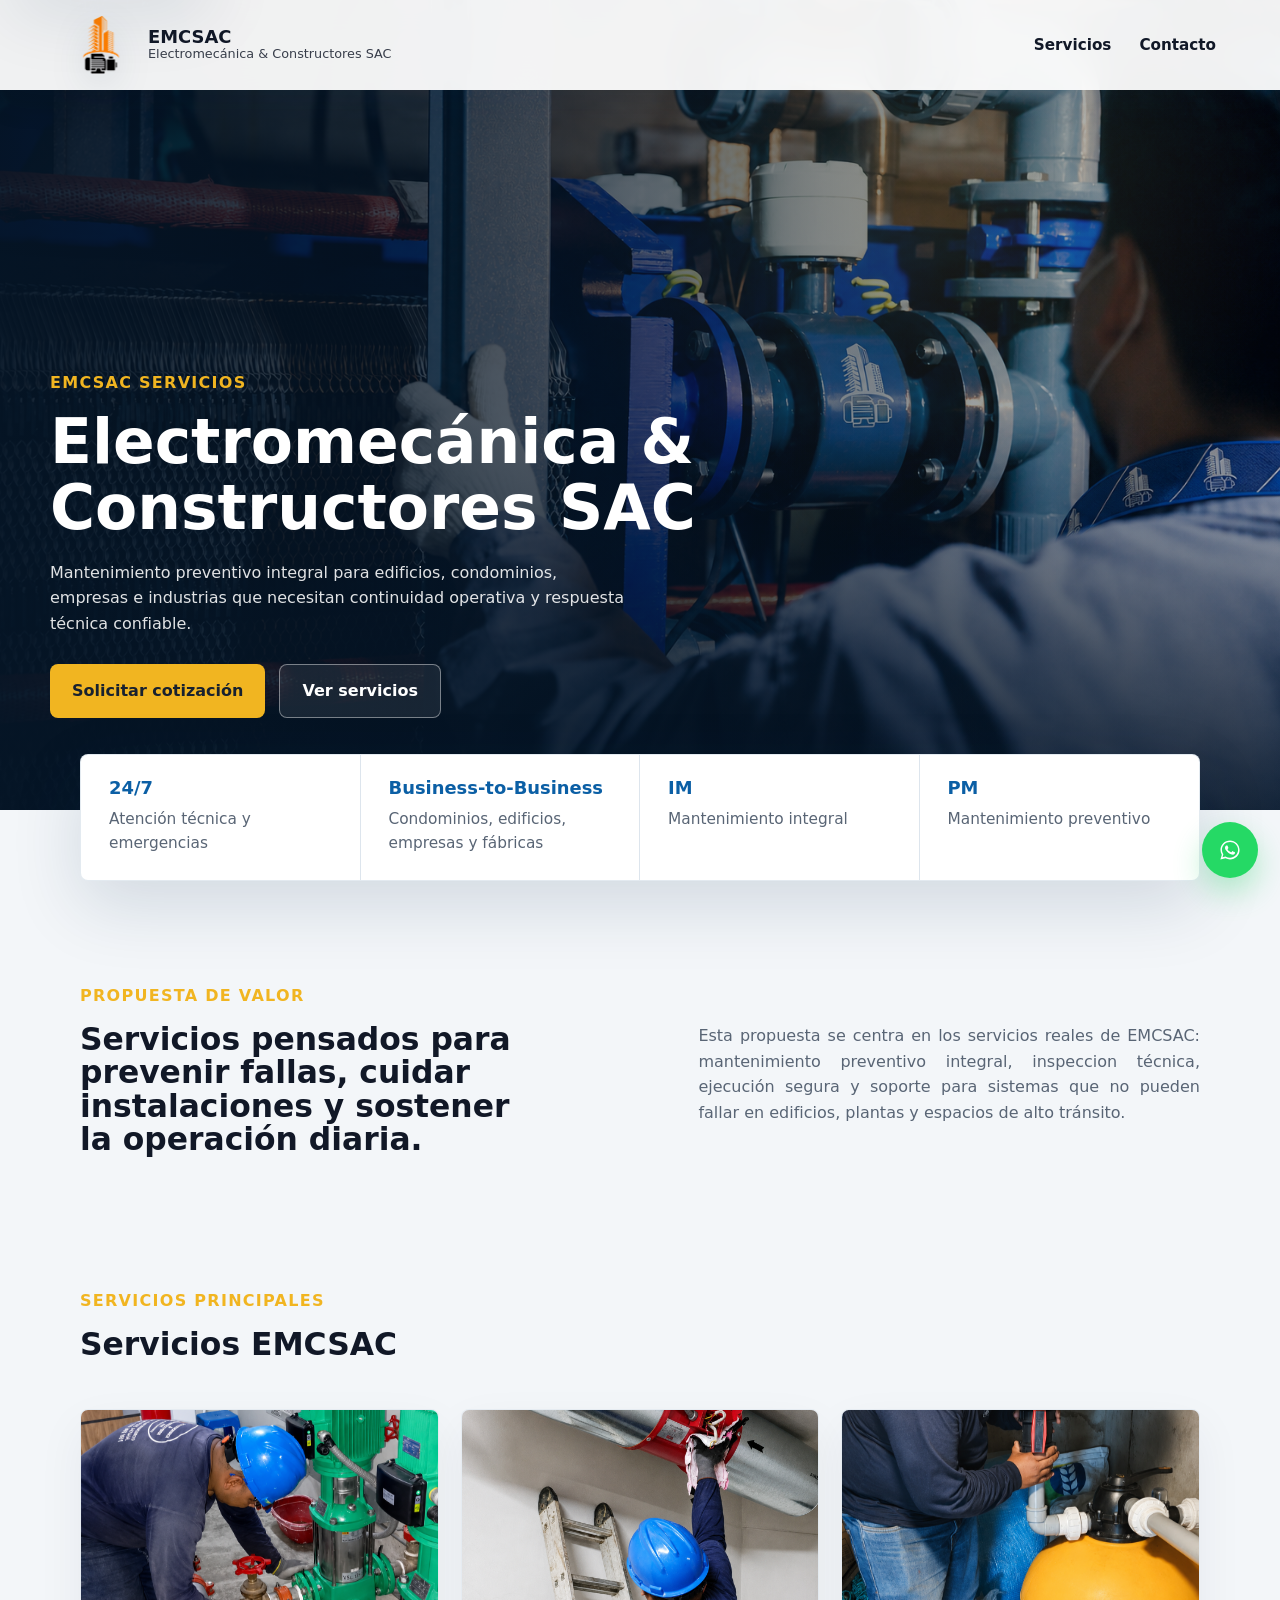
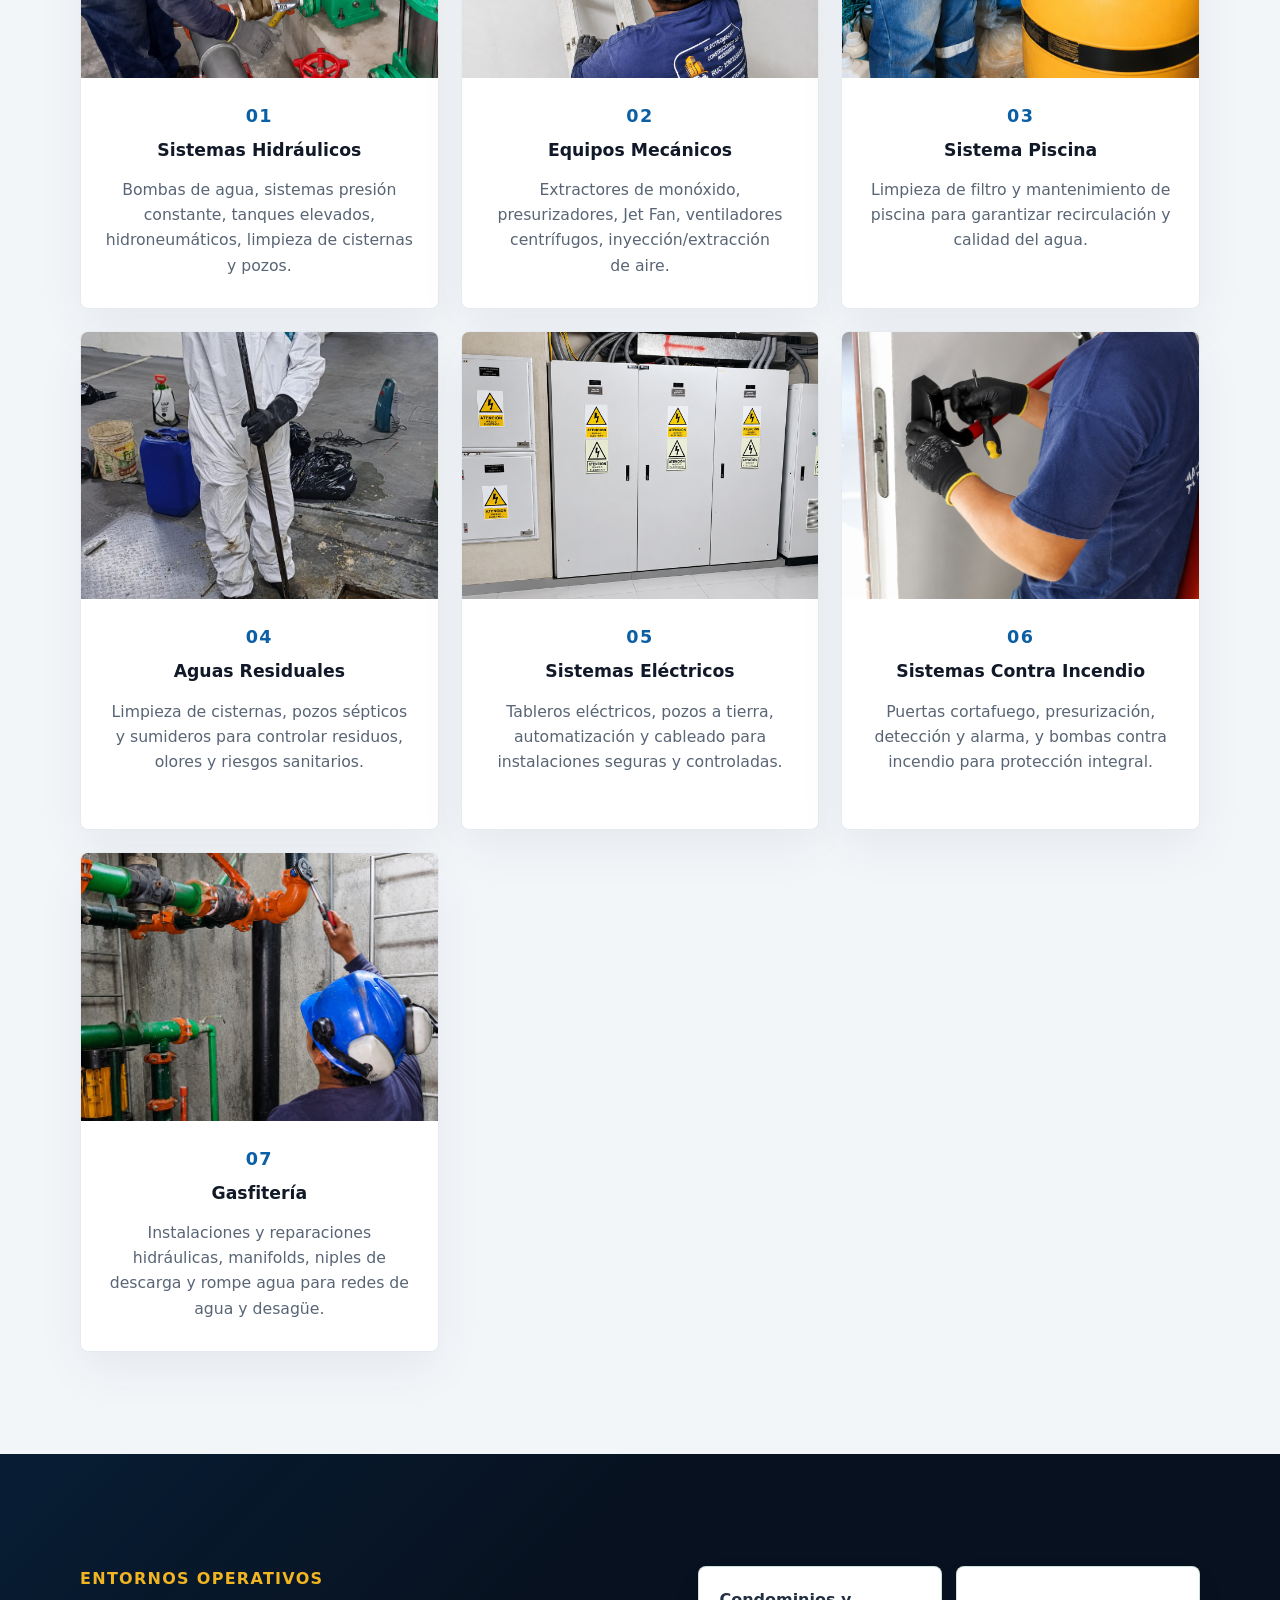
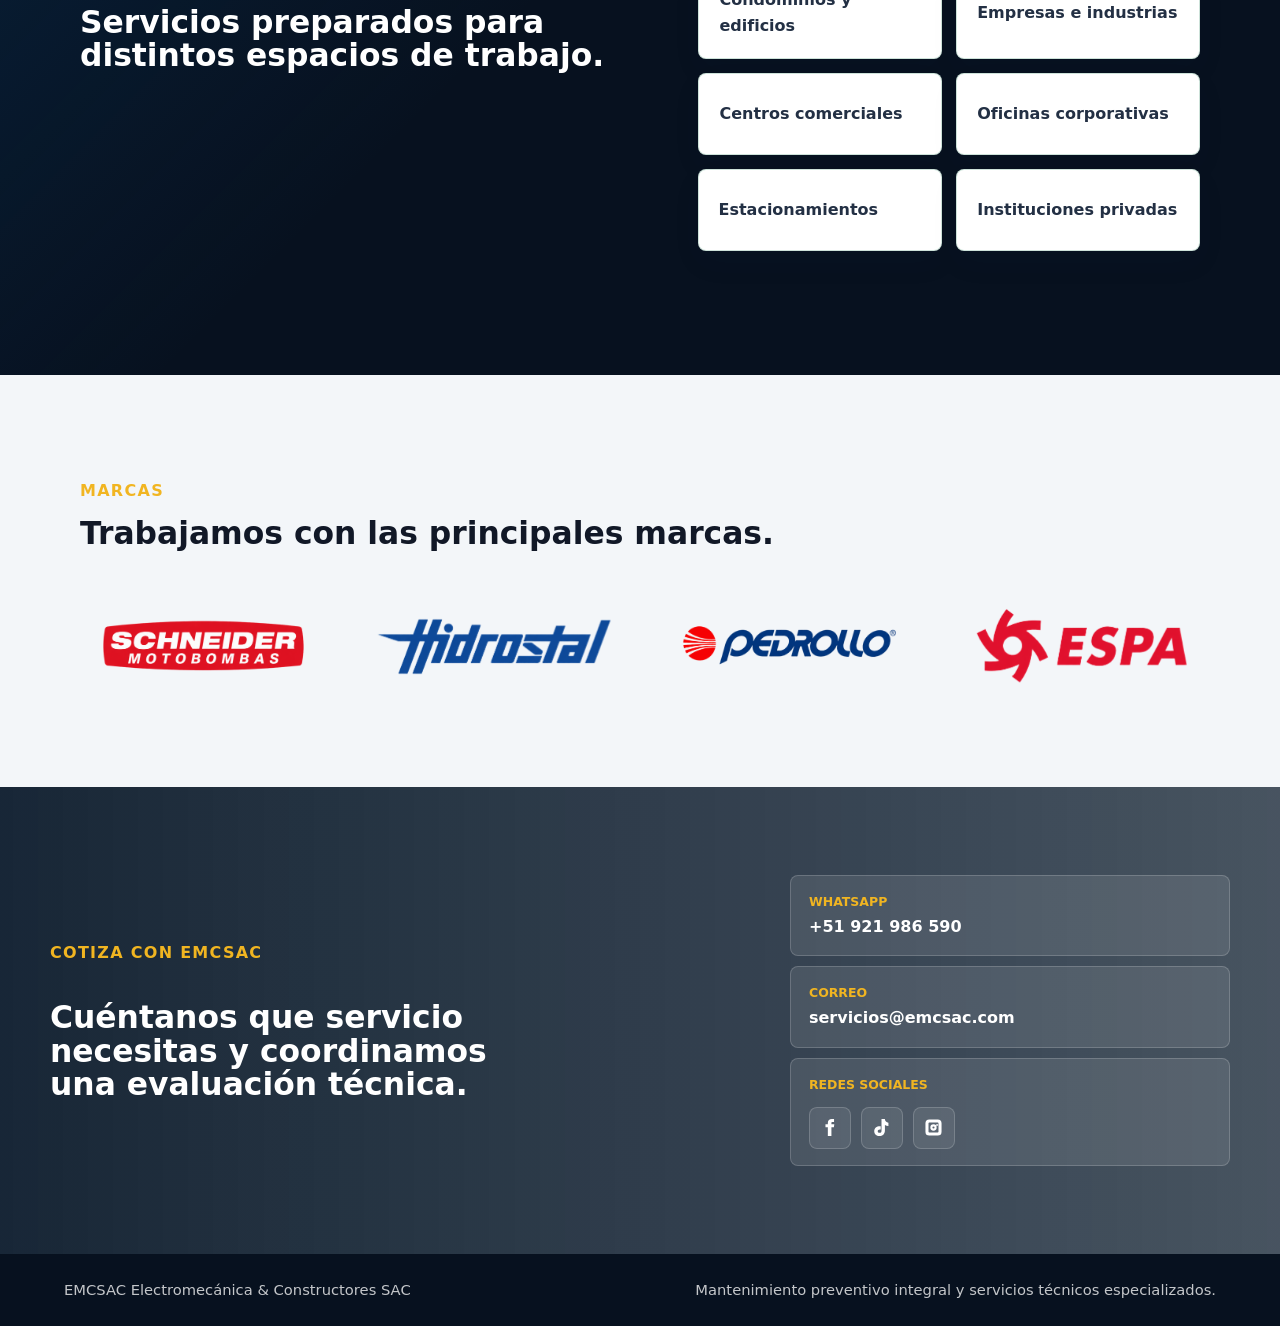
==== index.html @ 77f658e7 "Versión 3.0" ====
<!doctype html>
<html lang="es">

<head>
  <meta charset="UTF-8" />
  <meta name="viewport" content="width=device-width, initial-scale=1.0" />
  <title>Electromecánica & Constructores SAC | EMCSAC Servicios</title>
  <meta name="description"
    content="Servicios profesionales de mantenimiento preventivo integral, electromecánica, sistemas hidroneumaticos, tableros electricos, pozos a tierra, cisternas y gasfiteria." />
  <meta property="og:title" content="EMCSAC | Electromecanica & Constructores SAC" />
  <meta property="og:description" content="Mantenimiento preventivo integral y servicios tecnicos especializados." />
  <meta property="og:image" content="assets/emc-logo.jpeg" />
  <meta property="og:type" content="website" />
  <meta name="twitter:card" content="summary_large_image" />
  <meta name="twitter:image" content="assets/emc-logo.jpeg" />
  <link rel="preconnect" href="https://images.unsplash.com" />
  <link rel="icon" href="assets/emc-logo-transparent.png" />
  <link rel="stylesheet" href="styles.css?v=services-grid-3" />
</head>

<body>
  <a class="skip-link" href="#inicio">Saltar al contenido</a>

  <header class="site-header" data-header>
    <a class="brand" href="#inicio" aria-label="Ir al inicio">
      <img class="brand-logo" src="assets/emc-logo-transparent.png" alt="Logo de EMCSAC" />
      <span>
        <strong>EMCSAC</strong>
        <small>Electromecánica & Constructores SAC</small>
      </span>
    </a>

    <button class="nav-toggle" type="button" aria-label="Abrir menu" aria-expanded="false" data-nav-toggle>
      <span></span>
      <span></span>
      <span></span>
    </button>

    <nav class="site-nav" data-nav>
      <div class="nav-item nav-dropdown">
        <a href="#servicios">Servicios</a>
        <div class="dropdown-menu">
          <a href="servicios-mecanicos.html">Equipos Mecánicos</a>
          <a href="sistemas-hidraulicos.html">Sistemas Hidráulicos</a>
          <a href="sistema-piscina.html">Piscina</a>
          <a href="aguas-residuales.html">Aguas Residuales</a>
          <a href="sistemas-electricos.html">Sistemas Eléctricos</a>
          <a href="contra-incendios.html">Contra Incendio</a>
          <a href="gasfiteria.html">Gasfitería</a>
        </div>
      </div>


      <a href="#contacto">Contacto</a>
    </nav>
  </header>

  <main id="inicio">
    <section class="hero">
      <div class="hero-media" aria-hidden="true"></div>
      <div class="hero-overlay"></div>
      <div class="hero-content">
        <p class="eyebrow">EMCSAC Servicios</p>
        <h1>Electromecánica & Constructores SAC</h1>
        <p class="hero-copy">
          Mantenimiento preventivo integral para edificios, condominios, empresas e industrias que necesitan continuidad
          operativa y respuesta técnica confiable.
        </p>
        <div class="hero-actions">
          <a class="button primary" href="#contacto">Solicitar cotización</a>
          <a class="button secondary" href="#servicios">Ver servicios</a>
        </div>

      </div>
    </section>

    <section class="trust-strip" aria-label="Indicadores de servicio">
      <div>
        <strong>24/7</strong>
        <span>Atención técnica y emergencias</span>
      </div>
      <div>
        <strong>Business-to-Business</strong>
        <span>Condominios, edificios, empresas y fábricas</span>
      </div>
      <div>
        <strong>IM</strong>
        <span>Mantenimiento integral</span>
      </div>
      <div>
        <strong>PM</strong>
        <span>Mantenimiento preventivo</span>
      </div>

    </section>

    <section class="section intro">
      <div class="section-kicker">Propuesta de valor</div>
      <div class="intro-grid">
        <h2>Servicios pensados para prevenir fallas, cuidar instalaciones y sostener la operación diaria.</h2>
        <p>
          Esta propuesta se centra en los servicios reales de EMCSAC: mantenimiento preventivo
          integral, inspeccion técnica, ejecución segura y soporte para sistemas que no pueden
          fallar en edificios, plantas y espacios de alto tránsito.
        </p>
      </div>
    </section>

    <section class="section services" id="servicios">
      <div class="section-heading">
        <div>
          <div class="section-kicker">Servicios principales</div>
          <h2>Servicios EMCSAC</h2>
        </div>
      </div>

      <div class="service-grid">
        <article class="service-card">
          <a href="sistemas-hidraulicos.html">
            <div class="service-image">
              <img src="assets/services/categoria02.jpg" alt="Sistemas hidráulicos" />
            </div>
            <div class="service-body">
              <span>01</span>
              <h3>Sistemas Hidráulicos</h3>
              <p>Bombas de agua, sistemas presión constante, tanques elevados, hidroneumáticos, limpieza de cisternas y
                pozos.</p>
            </div>
          </a>
        </article>
        <article class="service-card">
          <a href="servicios-mecanicos.html">
            <div class="service-image">
              <img src="assets/services/categoria01.jpg" alt="Mantenimiento de equipos mecánicos" />
            </div>
            <div class="service-body">
              <span>02</span>
              <h3>Equipos Mecánicos</h3>
              <p>Extractores de monóxido, presurizadores, Jet Fan, ventiladores centrífugos, inyección/extracción de
                aire.</p>
            </div>
          </a>
        </article>
        <article class="service-card">
          <a href="sistema-piscina.html">
            <div class="service-image">
              <img src="assets/services/categoria03.jpg" alt="Sistema piscina" />
            </div>
            <div class="service-body">
              <span>03</span>
              <h3>Sistema Piscina</h3>
              <p>Limpieza de filtro y mantenimiento de piscina para garantizar recirculación y calidad del agua.</p>
            </div>
          </a>
        </article>

        <article class="service-card">
          <a href="aguas-residuales.html">
            <div class="service-image">
              <img src="assets/services/categoria07.jpeg" alt="Limpieza de cisternas y pozos sépticos" />
            </div>
            <div class="service-body">
              <span>04</span>
              <h3>Aguas Residuales</h3>
              <p>Limpieza de cisternas, pozos sépticos y sumideros para controlar residuos, olores y riesgos sanitarios.</p>
            </div>
          </a>
        </article>

        <article class="service-card">
          <a href="sistemas-electricos.html">
            <div class="service-image">
              <img src="assets/services/categoria04.jpg" alt="Sistemas eléctricos" />
            </div>
            <div class="service-body">
              <span>05</span>
              <h3>Sistemas Eléctricos</h3>
              <p>Tableros eléctricos, pozos a tierra, automatización y cableado para instalaciones seguras y
                controladas.</p>
            </div>
          </a>
        </article>

        <article class="service-card">
          <a href="contra-incendios.html">
            <div class="service-image">
              <img src="assets/services/categoria05.jpg" alt="Sistemas contra incendio" />
            </div>
            <div class="service-body">
              <span>06</span>
              <h3>Sistemas Contra Incendio</h3>
              <p>Puertas cortafuego, presurización, detección y alarma, y bombas contra incendio para protección
                integral.</p>
            </div>
          </a>
        </article>

        <article class="service-card">
          <a href="gasfiteria.html">
            <div class="service-image">
              <img src="assets/services/categoria06.jpg" alt="Gasfitería" />
            </div>
            <div class="service-body">
              <span>07</span>
              <h3>Gasfitería</h3>
              <p>Instalaciones y reparaciones hidráulicas, manifolds, niples de descarga y rompe agua para redes de agua
                y desagüe.</p>
            </div>
          </a>
        </article>
      </div>
    </section>

    <section class="process sector-overview" id="entornos">
      <div class="process-inner">
        <div>
          <div class="section-kicker">Entornos operativos</div>
          <h2>Servicios preparados para distintos espacios de trabajo.</h2>
        </div>
        <div class="sector-grid">
          <div>Condominios y edificios</div>
          <div>Empresas e industrias</div>
          <div>Centros comerciales</div>
          <div>Oficinas corporativas</div>
          <div>Estacionamientos</div>
          <div>Instituciones privadas</div>
        </div>
      </div>
    </section>

    <section class="section sectors" id="sectores">
      <div class="section-heading compact">
        <div>
          <div class="section-kicker">Marcas</div>
          <h2>Trabajamos con las principales marcas.</h2>
        </div>
      </div>
      <div class="brand-carousel" aria-label="Marcas de bombas y equipos" data-brand-carousel>
        <div class="brand-track">
          <img src="assets/brands/brand1.png" alt="ESPA" />
          <img src="assets/brands/brand2.png" alt="Pedrollo" />
          <img src="assets/brands/brand3.png" alt="LEO" />
          <img src="assets/brands/brand4.png" alt="Hidrostal" />
          <img src="assets/brands/brand5.png" alt="Schneider Motobombas" />
        </div>
      </div>
    </section>

    <section class="cta" id="contacto">
      <div class="cta-content">
        <div class="contact-copy">
          <div class="section-kicker">Cotiza con EMCSAC</div>
          <h2>Cuéntanos que servicio necesitas y coordinamos una evaluación técnica.</h2>
        </div>
        <div class="contact-panel">
          <div class="contact-links" aria-label="Canales de contacto">
            <a href="https://wa.me/51921986590?text=Hola%20EMCSAC%2C%20quisiera%20solicitar%20informacion%20sobre%20sus%20servicios."
              target="_blank" rel="noreferrer">
              <span>WhatsApp</span>
              <strong>+51 921 986 590</strong>
            </a>
            <a href="mailto:servicios@emcsac.com">
              <span>Correo</span>
              <strong>servicios@emcsac.com</strong>
            </a>
            <div class="contact-social">
              <span>Redes sociales</span>
              <div class="social-links" aria-label="Redes sociales">
                <a href="https://www.facebook.com/emcsacpe/" target="_blank" rel="noreferrer"
                  aria-label="Facebook de EMCSAC">
                  <svg aria-hidden="true" viewBox="0 0 24 24" focusable="false">
                    <path
                      d="M14.2 8.2V6.7c0-.7.3-1.1 1.2-1.1h1.8V2.4c-.9-.1-1.7-.2-2.5-.2-2.8 0-4.6 1.7-4.6 4.7v1.3H7.4v3.5h2.7v10.1h4.1V11.7h2.8l.5-3.5h-3.3Z" />
                  </svg>
                </a>
                <a href="https://www.tiktok.com/@emc.sac" target="_blank" rel="noreferrer"
                  aria-label="TikTok de EMCSAC">
                  <svg aria-hidden="true" viewBox="0 0 24 24" focusable="false">
                    <path
                      d="M15.8 2.4c.3 2.5 1.8 4 4.1 4.2v3.6a7.4 7.4 0 0 1-4-1.2v6.3c0 4-2.7 6.5-6.4 6.5-3.3 0-5.8-2.3-5.8-5.5 0-3.6 2.7-5.7 6.4-5.7.4 0 .7 0 1 .1v3.7a4 4 0 0 0-1.1-.2c-1.4 0-2.3.8-2.3 2 0 1.1.9 1.9 2.1 1.9 1.4 0 2.2-.8 2.2-2.5V2.4h3.8Z" />
                  </svg>
                </a>
                <a href="https://www.instagram.com/electromecanica__constructores/" target="_blank" rel="noreferrer"
                  aria-label="Instagram de EMCSAC">
                  <svg aria-hidden="true" viewBox="0 0 24 24" focusable="false">
                    <path
                      d="M7.2 2.8h9.6a4.4 4.4 0 0 1 4.4 4.4v9.6a4.4 4.4 0 0 1-4.4 4.4H7.2a4.4 4.4 0 0 1-4.4-4.4V7.2a4.4 4.4 0 0 1 4.4-4.4Zm0 3.5c-.5 0-.9.4-.9.9v9.6c0 .5.4.9.9.9h9.6c.5 0 .9-.4.9-.9V7.2c0-.5-.4-.9-.9-.9H7.2Zm4.8 2.1a3.6 3.6 0 1 1 0 7.2 3.6 3.6 0 0 1 0-7.2Zm0 2.4a1.2 1.2 0 1 0 0 2.4 1.2 1.2 0 0 0 0-2.4Zm4.1-2.8a1 1 0 1 1 0 2.1 1 1 0 0 1 0-2.1Z" />
                  </svg>
                </a>
              </div>
            </div>
          </div>
        </div>
      </div>
    </section>
  </main>

  <footer class="site-footer">
    <span>EMCSAC Electromecánica & Constructores SAC</span>
    <span>Mantenimiento preventivo integral y servicios técnicos especializados.</span>
  </footer>

  <a class="whatsapp-float"
    href="https://wa.me/51921986590?text=Hola%20EMCSAC%2C%20quisiera%20solicitar%20informacion%20sobre%20sus%20servicios."
    target="_blank" rel="noreferrer" aria-label="Contactar por WhatsApp">
    <svg class="whatsapp-icon" aria-hidden="true" viewBox="0 0 32 32" focusable="false">
      <path
        d="M16.02 3.2c-7.02 0-12.73 5.64-12.73 12.58 0 2.28.62 4.5 1.8 6.45l-1.9 6.57 6.78-1.78a12.9 12.9 0 0 0 6.05 1.51c7.02 0 12.73-5.64 12.73-12.58S23.04 3.2 16.02 3.2Zm0 23.19c-1.96 0-3.88-.53-5.55-1.54l-.4-.24-4.02 1.06 1.08-3.86-.26-.4a10.4 10.4 0 0 1-1.62-5.63c0-5.76 4.83-10.44 10.77-10.44s10.77 4.68 10.77 10.44-4.83 10.61-10.77 10.61Zm5.9-7.82c-.32-.16-1.9-.93-2.2-1.04-.3-.11-.52-.16-.74.16-.22.32-.85 1.04-1.04 1.25-.19.22-.38.24-.7.08-.32-.16-1.36-.5-2.6-1.58-.96-.85-1.61-1.9-1.8-2.22-.19-.32-.02-.5.14-.66.15-.15.32-.38.48-.57.16-.19.22-.32.32-.54.11-.22.05-.4-.03-.57-.08-.16-.74-1.76-1.01-2.41-.27-.63-.54-.54-.74-.55h-.63c-.22 0-.57.08-.87.4-.3.32-1.15 1.12-1.15 2.73s1.18 3.17 1.34 3.39c.16.22 2.32 3.52 5.62 4.94.79.34 1.4.54 1.88.69.79.25 1.51.21 2.08.13.63-.09 1.9-.77 2.17-1.52.27-.75.27-1.39.19-1.52-.08-.13-.3-.21-.62-.37Z" />
    </svg>
    <span>WhatsApp</span>
  </a>

  <script src="script.js?v=services-reveal-3"></script>
</body>

</html>
---- styles.css ----
:root {
  --ink: #111827;
  --muted: #596575;
  --line: #dde5ed;
  --surface: #f3f6f9;
  --soft: #ffffff;
  --brand: #0b5fa5;
  --brand-strong: #07345f;
  --accent: #f1b521;
  --success: #1f7a55;
  --plant: #07111f;
  --shadow: 0 24px 70px rgba(9, 41, 76, 0.14);
  --ease: cubic-bezier(0.22, 1, 0.36, 1);
}

* {
  box-sizing: border-box;
}

html {
  scroll-behavior: smooth;
  font-size: 100%;
  scroll-padding-top: 96px;
}

body {
  margin: 0;
  color: var(--ink);
  background: var(--surface);
  font-family: Aptos, "Segoe UI", "Segoe UI Variable", system-ui, -apple-system, sans-serif;
  line-height: 1.6;
  text-rendering: optimizeLegibility;
  overflow-x: hidden;
}

p {
  max-width: 68ch;
  text-wrap: pretty;
}

img {
  display: block;
  max-width: 100%;
}

a {
  color: inherit;
  text-decoration: none;
}

button,
input,
textarea,
select {
  font: inherit;
}

:focus-visible {
  outline: 3px solid color-mix(in srgb, var(--accent) 88%, #fff 12%);
  outline-offset: 4px;
}

.skip-link {
  position: fixed;
  top: 12px;
  left: 12px;
  z-index: 120;
  transform: translateY(-160%);
  border-radius: 8px;
  padding: 10px 14px;
  background: var(--accent);
  color: #172033;
  font-weight: 800;
  box-shadow: var(--shadow);
  transition: transform 180ms var(--ease);
}

.skip-link:focus-visible {
  transform: translateY(0);
}

.site-header {
  position: fixed;
  top: 0;
  left: 0;
  right: 0;
  z-index: 20;
  display: flex;
  align-items: center;
  justify-content: space-between;
  gap: clamp(16px, 3vw, 34px);
  min-height: 82px;
  padding: 8px clamp(18px, 5vw, 72px);
  background: rgba(255, 255, 255, 0.94);
  color: var(--ink);
  box-shadow: 0 12px 34px rgba(9, 41, 76, 0.08);
  backdrop-filter: blur(16px);
  transition: background 180ms var(--ease), box-shadow 180ms var(--ease), min-height 180ms var(--ease);
}

.site-header.is-scrolled {
  min-height: 70px;
  box-shadow: 0 16px 44px rgba(9, 41, 76, 0.12);
}

.brand {
  display: inline-flex;
  align-items: center;
  gap: 10px;
  min-width: min(330px, 42vw);
}

.brand-logo {
  width: 74px;
  height: 74px;
  flex: 0 0 74px;
  object-fit: contain;
  filter: drop-shadow(0 10px 18px rgba(9, 41, 76, 0.16));
  transition: width 180ms var(--ease), height 180ms var(--ease), flex-basis 180ms var(--ease);
}

.site-header.is-scrolled .brand-logo {
  width: 58px;
  height: 58px;
  flex-basis: 58px;
}

.brand strong,
.brand small {
  display: block;
}

.brand strong {
  font-size: clamp(1.05rem, 1.4vw, 1.36rem);
  letter-spacing: 0;
  line-height: 1;
}

.brand small {
  max-width: 260px;
  font-size: clamp(0.78rem, 1vw, 0.95rem);
  line-height: 1.2;
  opacity: 0.82;
}

.site-nav {
  display: flex;
  align-items: center;
  gap: clamp(14px, 2.4vw, 28px);
  font-weight: 700;
  font-size: 0.95rem;
}

.nav-item {
  position: relative;
}

.site-nav a,
.dropdown-menu a {
  position: relative;
  padding-block: 6px;
}

.site-nav a::after,
.dropdown-menu a::after {
  position: absolute;
  right: 0;
  bottom: 0;
  left: 0;
  height: 2px;
  content: "";
  background: var(--accent);
  transform: scaleX(0);
  transform-origin: left;
  transition: transform 180ms ease;
}

.site-nav a:hover::after,
.dropdown-menu a:hover::after {
  transform: scaleX(1);
}

.nav-dropdown:hover .dropdown-menu,
.nav-dropdown:focus-within .dropdown-menu {
  opacity: 1;
  pointer-events: auto;
  transform: translateY(0);
}

.dropdown-menu {
  position: absolute;
  top: calc(100% + 10px);
  right: 0;
  min-width: 220px;
  display: grid;
  gap: 0;
  padding: 14px 0;
  border: 1px solid rgba(221, 229, 237, 0.85);
  border-radius: 8px;
  background: #fff;
  box-shadow: 0 24px 62px rgba(9, 41, 76, 0.14);
  opacity: 0;
  pointer-events: none;
  transform: translateY(-10px);
  transition: opacity 180ms ease, transform 180ms ease;
  z-index: 30;
}

.dropdown-menu a {
  padding: 10px 24px;
  color: var(--ink);
  background: transparent;
}

.dropdown-menu a:hover {
  background: rgba(11, 99, 182, 0.05);
}

.nav-toggle {
  display: inline-flex;
  flex-direction: column;
  align-items: center;
  justify-content: center;
  gap: 4px;
  width: 42px;
  height: 42px;
  flex: 0 0 42px;
  margin-left: auto;
  padding: 10px;
  border: 0;
  border-radius: 8px;
  background: transparent;
  color: var(--ink);
  box-shadow: none;
  cursor: pointer;
  transition: background 180ms var(--ease), color 180ms var(--ease);
}

.nav-toggle:hover {
  background: rgba(9, 41, 76, 0.06);
}

.nav-toggle[aria-expanded="true"] {
  background: rgba(9, 41, 76, 0.08);
  color: var(--ink);
}

@media (min-width: 921px) {
  .nav-toggle {
    display: none;
  }
}

.nav-toggle span {
  display: block;
  width: 18px;
  height: 2px;
  margin: 0;
  border-radius: 999px;
  background: currentColor;
  transition: transform 180ms var(--ease), opacity 180ms var(--ease);
}

.nav-toggle[aria-expanded="true"] span:nth-child(1) {
  transform: translateY(6px) rotate(45deg);
}

.nav-toggle[aria-expanded="true"] span:nth-child(2) {
  opacity: 0;
}

.nav-toggle[aria-expanded="true"] span:nth-child(3) {
  transform: translateY(-6px) rotate(-45deg);
}

.hero {
  position: relative;
  min-height: 90dvh;
  display: grid;
  align-items: end;
  overflow: hidden;
  color: #fff;
}

.hero-media,
.hero-overlay {
  position: absolute;
  inset: 0;
}

.hero-media {
  background:
    url("assets/hero-industrial-pipes-emcsac.png")
    center / cover;
  transform: scale(1.03);
}

.hero-overlay {
  background:
    linear-gradient(90deg, rgba(5, 21, 38, 0.94), rgba(5, 21, 38, 0.68) 45%, rgba(5, 21, 38, 0.18)),
    linear-gradient(0deg, rgba(5, 21, 38, 0.82), transparent 48%),
    radial-gradient(circle at 72% 22%, rgba(241, 181, 33, 0.18), transparent 34%);
}

.hero-content {
  position: relative;
  width: min(1180px, calc(100% - 48px));
  margin: 0 auto;
  padding: 144px 0 92px;
}

.eyebrow,
.section-kicker {
  margin: 0 0 14px;
  color: var(--accent);
  font-size: 1.0rem;
  font-weight: 800;
  letter-spacing: 0.08em;
  text-transform: uppercase;
}

.hero h1,
.section h2,
.process h2,
.cta h2 {
  margin: 0;
  line-height: 1.06;
  letter-spacing: 0;
}

.hero h1 {
  max-width: 790px;
  font-size: clamp(2.4rem, 4.8vw, 4.6rem);
  text-wrap: balance;
}

.hero-copy {
  max-width: 620px;
  margin: 20px 0 0;
  color: rgba(255, 255, 255, 0.88);
  font-size: clamp(1rem, 1.15vw, 1.1rem);
}

.hero-actions {
  display: flex;
  flex-wrap: wrap;
  gap: 14px;
  margin-top: 28px;
}

.button {
  display: inline-flex;
  min-height: 48px;
  align-items: center;
  justify-content: center;
  border-radius: 8px;
  padding: 13px 22px;
  font-weight: 800;
  white-space: nowrap;
  transition: transform 180ms var(--ease), background 180ms var(--ease), color 180ms var(--ease), border-color 180ms var(--ease);
}

.button:hover {
  transform: translateY(-2px);
}

.button:active {
  transform: translateY(1px) scale(0.99);
}

.button.primary {
  background: var(--accent);
  color: #18212f;
}

.button.secondary {
  border: 1px solid rgba(255, 255, 255, 0.42);
  color: #fff;
  background: rgba(255, 255, 255, 0.08);
}

.button.secondary:hover {
  background: rgba(255, 255, 255, 0.15);
  border-color: rgba(255, 255, 255, 0.62);
}

.hero-proof {
  display: flex;
  flex-wrap: wrap;
  gap: 10px;
  margin-top: 20px;
}

.hero-proof span {
  min-height: 32px;
  display: inline-flex;
  align-items: center;
  border: 1px solid rgba(255, 255, 255, 0.18);
  border-radius: 8px;
  padding: 7px 11px;
  background: rgba(255, 255, 255, 0.1);
  color: rgba(255, 255, 255, 0.86);
  font-size: 0.84rem;
  font-weight: 700;
}

.trust-strip {
  position: relative;
  z-index: 5;
  display: grid;
  grid-template-columns: repeat(4, 1fr);
  width: min(1120px, calc(100% - 48px));
  margin: -56px auto 0;
  overflow: hidden;
  border: 1px solid rgba(221, 229, 237, 0.8);
  border-radius: 8px;
  background: #fff;
  box-shadow: var(--shadow);
}

.trust-strip div {
  padding: 24px clamp(18px, 3vw, 28px);
  border-right: 1px solid var(--line);
}

.trust-strip div:last-child {
  border-right: 0;
}

.trust-strip strong {
  display: block;
  color: var(--brand);
  font-size: clamp(1.12rem, 1.35vw, 1.35rem);
  line-height: 1;
  font-variant-numeric: tabular-nums;
}

.trust-strip span {
  display: block;
  margin-top: 10px;
  color: var(--muted);
  font-size: 0.96rem;
}

.section {
  width: min(1120px, calc(100% - 48px));
  margin: 0 auto;
  padding: clamp(72px, 8vw, 104px) 0;
}

.intro-grid,
.section-heading,
.process-inner,
.cta-content {
  display: grid;
  grid-template-columns: minmax(0, 1.05fr) minmax(280px, 0.95fr);
  gap: clamp(36px, 5vw, 92px);
  align-items: start;
}

.intro-grid > *,
.section-heading > *,
.process-inner > *,
.cta-content > *,
.service-detail > * {
  min-width: 0;
}

.intro h2,
.section-heading h2,
.process h2,
.cta h2 {
  font-size: clamp(1.55rem, 2.45vw, 2.35rem);
  text-wrap: balance;
  
}

.intro p,
.section-heading p,
.process p {
  margin: 0;
  color: var(--muted);
  font-size: clamp(1rem, 1.25vw, 1.12rem);
  overflow-wrap: break-word;
   text-align: justify;
}

.services {
  padding-top: 30px;
}

.service-grid {
  display: grid;
  grid-template-columns: repeat(3, minmax(0, 1fr));
  align-items: stretch;
  gap: 22px;
  width: 100%;
  margin-top: 48px;
}

.service-card {
  position: relative;
  isolation: isolate;
  overflow: hidden;
  min-width: 0;
  border: 1px solid rgba(221, 229, 237, 0.75);
  border-radius: 8px;
  background: #fff;
  box-shadow: 0 18px 48px rgba(9, 41, 76, 0.06);
  transition: border-color 180ms var(--ease), box-shadow 180ms var(--ease);
}

.service-card.is-scroll-reveal {
  opacity: 0;
  filter: blur(10px);
  transform: translate3d(0, 56px, 0) scale(0.97);
  will-change: opacity, transform, filter;
}

.service-card.is-scroll-reveal.is-visible {
  animation: service-card-reveal 920ms var(--ease) both;
  animation-delay: var(--reveal-delay, 0ms);
}

@keyframes service-card-reveal {
  0% {
    opacity: 0;
    filter: blur(10px);
    transform: translate3d(0, 56px, 0) scale(0.97);
  }

  62% {
    opacity: 1;
    filter: blur(0);
    transform: translate3d(0, -5px, 0) scale(1);
  }

  100% {
    opacity: 1;
    filter: blur(0);
    transform: translate3d(0, 0, 0) scale(1);
  }
}

@keyframes service-card-scroll-reveal {
  from {
    opacity: 0;
    filter: blur(12px);
    transform: translate3d(0, 72px, 0) scale(0.965);
  }

  to {
    opacity: 1;
    filter: blur(0);
    transform: translate3d(0, 0, 0) scale(1);
  }
}

@supports (animation-timeline: view()) {
  .service-card {
    animation: service-card-scroll-reveal linear both;
    animation-timeline: view();
    animation-range: entry 0% cover 34%;
  }

  .service-card:nth-child(even) {
    animation-range: entry 0% cover 38%;
  }
}

.service-card:hover {
  border-color: rgba(11, 95, 165, 0.24);
  box-shadow: 0 20px 50px rgba(9, 41, 76, 0.1);
}

.service-card:focus-within {
  border-color: rgba(11, 95, 165, 0.42);
  box-shadow: 0 0 0 4px rgba(241, 181, 33, 0.22), 0 28px 66px rgba(9, 41, 76, 0.12);
}

.service-card a {
  position: relative;
  z-index: 1;
  display: grid;
  grid-template-columns: 1fr;
  grid-template-areas:
    "media"
    "body";
  gap: 0;
  height: 100%;
  color: inherit;
}

.service-card:nth-child(even) a {
  grid-template-columns: 1fr;
  grid-template-areas:
    "media"
    "body";
}

.service-image {
  position: relative;
  overflow: hidden;
  grid-area: media;
  aspect-ratio: 4 / 3;
  background: #e8eef5;
}

.service-image img {
  position: absolute;
  inset: 0;
  width: 100%;
  height: 100%;
  object-fit: cover;
  object-position: center;
}

.service-card img,
.service-media-empty {
  width: 100%;
  aspect-ratio: 4 / 3;
}

.service-card img {
  object-fit: cover;
}

.service-media-empty {
  background: #f8fafc;
  border-bottom: 1px solid var(--line);
}

.service-body {
  display: grid;
  grid-area: body;
  align-content: start;
  min-height: 230px;
  padding: 24px;
  text-align: center;
}

.service-body span {
  margin-bottom: 10px;
  font-size: 1.1rem;
  color: var(--brand);
  font-weight: 900;
  letter-spacing: 0.08em;
  text-align: center;
}

.service-body h3 {
  margin: 0;
  font-size: clamp(1.08rem, 1.3vw, 1.28rem);
  line-height: 1.24;
  text-wrap: balance;
}

.service-body p {
  margin: 16px 0 0;
  font-size: 0.98rem;
  color: var(--muted);
  text-align: center;
}

.service-detail {
  display: grid;
  grid-template-columns: minmax(250px, 300px) minmax(0, 1fr);
  gap: 36px;
  margin-top: 48px;
}

.service-sidebar {
  position: sticky;
  top: 104px;
  padding: 24px;
  border-radius: 8px;
  background: #fff;
  border: 1px solid rgba(221, 229, 237, 0.9);
  box-shadow: 0 18px 40px rgba(9, 41, 76, 0.06);
}

.service-sidebar .section-kicker {
  margin-bottom: 18px;
}

.service-list {
  list-style: none;
  margin: 0;
  padding: 0;
  display: grid;
  gap: 12px;
}

.service-list li {
  padding: 14px 18px;
  border: 1px solid transparent;
  border-radius: 8px;
  background: #f8fafc;
  font-weight: 700;
  color: var(--ink);
  cursor: pointer;
  overflow-wrap: anywhere;
  transition: background 160ms var(--ease), color 160ms var(--ease), transform 160ms var(--ease), border-color 160ms var(--ease);
}

.service-list li:hover {
  background: rgba(13, 96, 202, 0.08);
  transform: translateX(2px);
}

.service-list li.is-active {
  background: rgba(13, 96, 202, 0.12);
  color: var(--brand);
  border: 1px solid rgba(13, 96, 202, 0.18);
}

.gallery-item.hidden {
  display: none;
}

.service-gallery {
  display: grid;
  grid-template-columns: minmax(0, 1fr) 112px;
  gap: 20px;
  align-items: start;
  min-width: 0;
}

.gallery-preview {
  grid-column: 1;
}

.gallery-empty {
  grid-column: 1 / -1;
}

.gallery-thumbs {
  grid-column: 2;
}

.gallery-item {
  position: relative;
  overflow: hidden;
  border: 1px solid rgba(221, 229, 237, 0.85);
  border-radius: 8px;
  background: #fff;
  box-shadow: 0 18px 48px rgba(9, 41, 76, 0.08);
  cursor: pointer;
  transition: border-color 160ms var(--ease), box-shadow 160ms var(--ease), opacity 160ms var(--ease), transform 160ms var(--ease);
}

.gallery-item:hover {
  transform: translateY(-2px);
  box-shadow: 0 22px 52px rgba(17, 24, 39, 0.12);
}

.gallery-item:focus-visible,
.service-list li:focus-visible {
  outline: 3px solid rgba(241, 181, 33, 0.72);
  outline-offset: 3px;
}

.gallery-item img,
.gallery-item video {
  width: 100%;
  height: 220px;
  object-fit: cover;
  display: block;
}

.gallery-preview {
  position: relative;
  overflow: hidden;
  width: 100%;
  height: clamp(360px, 54vw, 620px);
  min-height: 0;
  border: 1px solid rgba(221, 229, 237, 0.95);
  border-radius: 8px;
  background:
    linear-gradient(135deg, rgba(255, 255, 255, 0.94), rgba(235, 241, 248, 0.94)),
    #f8fafc;
  box-shadow: 0 20px 54px rgba(9, 41, 76, 0.09);
  display: none;
}

.gallery-preview img {
  width: 100%;
  height: 100%;
  padding: 12px;
  object-fit: contain;
  object-position: center;
  display: block;
}

.gallery-preview-media {
  width: 100%;
  height: 100%;
}

.gallery-preview video {
  width: 100%;
  height: 100%;
  padding: 12px;
  object-fit: contain;
  object-position: center;
  display: block;
}

.gallery-preview .gallery-caption {
  display: none;
}

.gallery-thumbs {
  display: flex;
  flex-direction: column;
  gap: 10px;
  align-items: stretch;
  max-height: clamp(360px, 54vw, 620px);
  overflow-y: auto;
  padding: 4px 4px 4px 0;
}

.gallery-thumbs .gallery-item {
  width: 100%;
  height: 92px;
  flex: 0 0 92px;
  border: 2px solid transparent;
  border-radius: 8px;
  overflow: hidden;
  opacity: 0.72;
  box-shadow: none;
}

.gallery-thumbs .gallery-item:hover {
  opacity: 1;
  transform: none;
  box-shadow: none;
}

.gallery-thumbs .gallery-item img {
  width: 100%;
  height: 100%;
  object-fit: cover;
}

.gallery-thumbs .gallery-item video {
  width: 100%;
  height: 100%;
  object-fit: cover;
}

.gallery-nav {
  position: absolute;
  z-index: 2;
  top: 50%;
  transform: translateY(-50%);
  width: 44px;
  height: 44px;
  border-radius: 50%;
  border: none;
  background: rgba(255, 255, 255, 0.92);
  color: var(--brand-strong);
  box-shadow: 0 6px 18px rgba(0, 0, 0, 0.12);
  display: flex;
  align-items: center;
  justify-content: center;
  font-size: 22px;
  cursor: pointer;
  transition: background 160ms var(--ease), color 160ms var(--ease), transform 160ms var(--ease);
}

.gallery-nav:hover {
  background: var(--brand);
  color: #fff;
}

.gallery-nav:active { transform: translateY(-50%) scale(0.98); }
.gallery-nav-prev { left: 12px; }
.gallery-nav-next { right: 12px; }

.gallery-item.is-selected {
  border-color: var(--brand);
  opacity: 1;
  box-shadow: 0 0 0 2px rgba(11, 99, 182, 0.14);
}

.gallery-empty {
  display: none;
  padding: 40px 24px;
  border-radius: 8px;
  background: #fff;
  border: 1px solid rgba(221, 229, 237, 0.9);
  color: var(--muted);
  text-align: center;
}

.gallery-caption {
  display: none;
  padding: 16px 18px;
  font-size: 0.96rem;
  color: var(--muted);
  text-transform: uppercase;
  letter-spacing: 0.02em;
}

.process {
  background:
    linear-gradient(135deg, rgba(11, 95, 165, 0.16), transparent 38%),
    var(--plant);
  color: #fff;
}

.process-inner {
  width: min(1120px, calc(100% - 48px));
  margin: 0 auto;
  padding: clamp(78px, 9vw, 112px) 0 clamp(86px, 10vw, 124px);
}

.process p {
  margin-top: 22px;
  color: rgba(255, 255, 255, 0.78);
   text-align: justify;
}

.compact {
  grid-template-columns: 1fr;
}

.sector-grid {
  display: grid;
  grid-template-columns: repeat(6, 1fr);
  gap: 14px;
  margin-top: 34px;
}

.sector-grid div {
  min-height: 82px;
  display: flex;
  align-items: center;
  grid-column: span 2;
  border: 1px solid rgba(31, 122, 85, 0.22);
  border-radius: 8px;
  padding: 20px;
  background: var(--soft);
  color: #233044;
  font-weight: 800;
  box-shadow: 0 12px 30px rgba(9, 41, 76, 0.05);
}

.sector-grid div:nth-child(1),
.sector-grid div:nth-child(4) {
  grid-column: span 3;
}

.sector-overview .sector-grid {
  grid-template-columns: repeat(2, minmax(0, 1fr));
  margin-top: 0;
}

.sector-overview .sector-grid div,
.sector-overview .sector-grid div:nth-child(1),
.sector-overview .sector-grid div:nth-child(4) {
  grid-column: auto;
}

.brand-carousel {
  --brand-gap: 44px;
  --brand-motion-duration: 760ms;
  margin-top: clamp(36px, 6vw, 58px);
  overflow-x: auto;
  scrollbar-width: none;
}

.brand-carousel::-webkit-scrollbar {
  display: none;
}

.brand-carousel.is-animated {
  overflow: hidden;
}

.brand-track {
  display: flex;
  align-items: center;
  gap: var(--brand-gap);
  transition: transform var(--brand-motion-duration) cubic-bezier(0.22, 1, 0.36, 1);
  will-change: transform;
}

.brand-track img {
  width: calc(25% - 33px);
  height: 76px;
  flex: 0 0 calc(25% - 33px);
  object-fit: contain;
}

.cta {
  background:
    linear-gradient(90deg, rgba(5, 21, 38, 0.92), rgba(5, 21, 38, 0.72)),
    url("assets/services/tableros-electricos.jpg")
    center / cover;
  color: #fff;
}

.cta-content {
  width: min(1180px, calc(100% - 40px));
  margin: 0 auto;
  padding: 88px 0;
  align-items: center;
}

.contact-copy {
  display: grid;
  align-content: start;
  gap: 22px;
}

.contact-panel {
  display: grid;
  gap: 14px;
  justify-self: end;
  width: min(100%, 440px);
}

.contact-links > a > span,
.contact-social > span {
  color: var(--accent);
  font-size: 0.78rem;
  font-weight: 800;
  text-transform: uppercase;
}

.contact-links {
  display: grid;
  gap: 10px;
}

.contact-links > a,
.contact-social {
  display: grid;
  gap: 2px;
  border: 1px solid rgba(255, 255, 255, 0.18);
  border-radius: 8px;
  padding: 16px 18px;
  background: rgba(255, 255, 255, 0.1);
  transition: background 180ms var(--ease), transform 180ms var(--ease), border-color 180ms var(--ease);
}

.contact-links > a:hover,
.contact-social:hover {
  background: rgba(255, 255, 255, 0.14);
  border-color: rgba(255, 255, 255, 0.3);
  transform: translateX(4px);
}

.contact-links > a > strong {
  overflow-wrap: anywhere;
}

.contact-social {
  gap: 12px;
}

.social-links {
  display: flex;
  flex-wrap: wrap;
  gap: 10px;
}

.social-links a {
  display: inline-flex;
  align-items: center;
  justify-content: center;
  width: 42px;
  height: 42px;
  border: 1px solid rgba(255, 255, 255, 0.18);
  border-radius: 8px;
  padding: 0;
  background: rgba(255, 255, 255, 0.08);
  color: #fff;
  transition: background 180ms var(--ease), border-color 180ms var(--ease), transform 180ms var(--ease);
}

.social-links a:hover {
  background: rgba(255, 255, 255, 0.16);
  border-color: rgba(255, 255, 255, 0.34);
  transform: translateY(-1px);
}

.social-links svg {
  width: 21px;
  height: 21px;
  flex: 0 0 21px;
  fill: currentColor;
}

.site-footer {
  display: flex;
  justify-content: space-between;
  gap: 20px;
  padding: 24px clamp(20px, 5vw, 72px);
  background: var(--plant);
  color: rgba(255, 255, 255, 0.76);
  font-size: 0.92rem;
}

.whatsapp-float {
  position: fixed;
  right: 22px;
  bottom: var(--whatsapp-bottom, 22px);
  z-index: 80;
  display: inline-flex;
  align-items: center;
  justify-content: center;
  gap: 0;
  width: 56px;
  height: 56px;
  min-height: 54px;
  padding: 0;
  border-radius: 50%;
  background: #25d965;
  color: #fff;
  font-size: 0;
  font-weight: 800;
  letter-spacing: 0;
  line-height: 1;
  box-shadow: 0 14px 30px rgba(37, 211, 102, 0.32);
  transition: transform 180ms var(--ease), box-shadow 180ms var(--ease), background 180ms var(--ease);
}

.whatsapp-float span {
  position: absolute;
  width: 1px;
  height: 1px;
  overflow: hidden;
  clip: rect(0 0 0 0);
  white-space: nowrap;
}

.whatsapp-float:hover {
  transform: translateY(-3px);
  background: #20c95d;
  box-shadow: 0 18px 38px rgba(37, 211, 102, 0.42);
}

.whatsapp-icon {
  width: 24px;
  height: 24px;
  flex: 0 0 24px;
  fill: currentColor;
}

@keyframes rise-in {
  from {
    opacity: 0;
    transform: translateY(18px);
  }

  to {
    opacity: 1;
    transform: translateY(0);
  }
}

.hero-content,
.trust-strip,
.intro-grid,
.section-heading,
.process-inner,
.sector-grid div,
.brand-track img,
.cta-content {
  animation: rise-in 620ms var(--ease) both;
}

.service-card:nth-child(2),
.sector-grid div:nth-child(2),
.brand-track img:nth-child(2) {
  animation-delay: 70ms;
}

.service-card:nth-child(3),
.sector-grid div:nth-child(3),
.brand-track img:nth-child(3) {
  animation-delay: 110ms;
}

.service-card:nth-child(4),
.sector-grid div:nth-child(4),
.brand-track img:nth-child(4) {
  animation-delay: 150ms;
}

.service-card:nth-child(5),
.sector-grid div:nth-child(5),
.brand-track img:nth-child(5) {
  animation-delay: 190ms;
}

.service-card:nth-child(6),
.sector-grid div:nth-child(6) {
  animation-delay: 230ms;
}

@media (prefers-reduced-motion: reduce) {
  *,
  *::before,
  *::after {
    scroll-behavior: auto !important;
    animation-duration: 0.01ms !important;
    animation-iteration-count: 1 !important;
  }

  .brand-track {
    transition-duration: 1ms;
  }

  .service-card.is-scroll-reveal,
  .service-card.is-scroll-reveal.is-visible {
    opacity: 1;
    filter: none;
    transform: none;
    animation: none;
    transition: none;
  }

  .service-card {
    opacity: 1;
    filter: none;
    transform: none;
    animation: none;
  }
}

@media (max-width: 920px) {
  .nav-toggle {
    display: inline-flex;
  }

  .site-header {
    min-height: 76px;
    flex-wrap: nowrap;
    row-gap: 0;
  }

  .site-nav {
    position: absolute;
    top: calc(100% + 10px);
    right: clamp(14px, 4vw, 28px);
    left: clamp(14px, 4vw, 28px);
    z-index: 35;
    display: grid;
    width: auto;
    max-height: calc(100dvh - 104px);
    gap: 8px;
    overflow: auto;
    border: 1px solid rgba(221, 229, 237, 0.95);
    border-radius: 8px;
    padding: 12px;
    background: rgba(255, 255, 255, 0.98);
    color: var(--ink);
    box-shadow: 0 18px 42px rgba(9, 41, 76, 0.16);
    opacity: 0;
    pointer-events: none;
    transform: translateY(-6px);
    transition: opacity 180ms var(--ease), transform 180ms var(--ease);
  }

  .site-nav.is-open {
    opacity: 1;
    pointer-events: auto;
    transform: translateY(0);
  }

  .site-nav a,
  .nav-dropdown > a {
    display: block;
    border: 1px solid rgba(221, 229, 237, 0.9);
    border-radius: 8px;
    padding: 11px 12px;
    background: #fff;
    font-size: 0.92rem;
  }

  .site-nav a::after,
  .dropdown-menu a::after {
    display: none;
  }

  .nav-dropdown {
    display: grid;
    gap: 8px;
  }

  .dropdown-menu {
    position: static;
    display: grid;
    min-width: 0;
    gap: 8px;
    padding: 0;
    border: 0;
    background: transparent;
    box-shadow: none;
    opacity: 1;
    pointer-events: auto;
    transform: none;
    transition: none;
  }

  .dropdown-menu a {
    padding: 10px 12px;
    background: rgba(243, 246, 249, 0.9);
  }

  .trust-strip {
    grid-template-columns: repeat(2, 1fr);
  }

  .service-grid,
  .sector-grid {
    display: grid;
    grid-template-columns: repeat(6, 1fr);
  }

  .service-card,
  .sector-grid div {
    grid-column: span 3;
  }

  .sector-grid div:nth-child(1),
  .sector-grid div:nth-child(4) {
    grid-column: span 6;
  }

  .brand-carousel {
    --brand-gap: 28px;
  }

  .brand-track img {
    width: calc(50% - 14px);
    flex-basis: calc(50% - 14px);
  }

  .intro-grid,
  .section-heading,
  .process-inner,
  .cta-content {
    grid-template-columns: 1fr;
  }

  .contact-panel {
    justify-self: stretch;
    width: 100%;
  }

  .service-detail {
    grid-template-columns: 1fr;
  }

  .service-sidebar {
    position: static;
  }

  .service-list {
    grid-template-columns: repeat(2, minmax(0, 1fr));
  }

  .service-gallery {
    grid-template-columns: 1fr;
    gap: 14px;
  }

  .gallery-preview,
  .gallery-empty,
  .gallery-thumbs {
    grid-column: 1;
  }

  .gallery-preview {
    height: clamp(320px, 70vw, 540px);
  }

  .gallery-thumbs {
    flex-direction: row;
    max-height: none;
    overflow-x: auto;
    overflow-y: hidden;
    padding: 4px 0 8px;
  }

  .gallery-thumbs .gallery-item {
    width: 92px;
    height: 82px;
    flex-basis: 92px;
  }
}

@media (max-width: 920px) and (prefers-reduced-motion: reduce) {
  .site-nav {
    transform: none;
    transition: none;
  }
}

@media (max-width: 640px) {
  .nav-toggle {
    display: inline-flex;
  }

  .site-header {
    min-height: 72px;
    padding: 8px 14px;
  }
  .site-header.is-scrolled {
    min-height: 68px;
  }

  .brand {
    min-width: 0;
    flex: 1 1 auto;
  }

  .brand span {
    min-width: 0;
  }

  .brand-logo {
    width: 56px;
    height: 56px;
    flex-basis: 56px;
  }

  .site-header.is-scrolled .brand-logo {
    width: 50px;
    height: 50px;
    flex-basis: 50px;
  }

  .brand strong {
    font-size: 1rem;
  }

  .brand small {
    max-width: 156px;
    font-size: 0.76rem;
    line-height: 1.15;
    overflow: hidden;
    text-overflow: ellipsis;
    white-space: nowrap;
  }

  .site-nav {
    top: calc(100% + 8px);
    right: 12px;
    left: 12px;
    max-height: calc(100dvh - 92px);
    padding: 10px;
  }

  main > .section:first-child {
    padding-top: 136px;
  }

  .hero {
    min-height: 84dvh;
  }

  .hero-content {
    width: min(100% - 32px, 900px);
    padding: 112px 0 54px;
  }

  .hero h1 {
    max-width: 360px;
    font-size: clamp(1.78rem, 8.6vw, 2.18rem);
    line-height: 1.08;
  }

  .hero-copy {
    margin-top: 16px;
    font-size: 0.98rem;
  }

  .hero-actions,
  .button {
    width: 100%;
  }

  .hero-proof {
    display: none;
  }

  .trust-strip,
  .service-grid,
  .sector-grid {
    grid-template-columns: 1fr;
  }

  .brand-carousel {
    --brand-gap: 28px;
  }

  .sector-overview .sector-grid {
    grid-template-columns: 1fr;
  }

  .brand-track img {
    width: 100%;
    flex-basis: 100%;
  }

  .service-card,
  .sector-grid div,
  .sector-grid div:nth-child(1),
  .sector-grid div:nth-child(4) {
    grid-column: 1;
  }

  .service-card a {
    grid-template-columns: 1fr;
    grid-template-areas:
      "media"
      "body";
  }

  .service-card:nth-child(even) a {
    grid-template-columns: 1fr;
    grid-template-areas:
      "media"
      "body";
  }

  .service-body {
    min-height: auto;
  }

  .trust-strip div {
    border-right: 0;
    border-bottom: 1px solid var(--line);
  }

  .trust-strip div:last-child {
    border-bottom: 0;
  }

  .section,
  .process-inner,
  .cta-content {
    width: calc(100% - 32px);
    max-width: 1180px;
    padding-block: 68px;
  }

  .intro h2,
  .section-heading h2,
  .process h2,
  .cta h2 {
    font-size: clamp(1.45rem, 7vw, 2rem);
  }

  .service-detail {
    gap: 24px;
    margin-top: 32px;
  }

  .service-sidebar {
    padding: 20px;
    border-radius: 8px;
  }

  .service-list {
    grid-template-columns: 1fr;
    gap: 10px;
  }

  .service-list li {
    padding: 12px 14px;
    border-radius: 8px;
  }

  .gallery-preview {
    height: clamp(260px, 78vw, 420px);
    border-radius: 8px;
  }

  .gallery-preview img,
  .gallery-preview video {
    padding: 8px;
  }

  .gallery-thumbs .gallery-item {
    width: 78px;
    height: 72px;
    flex-basis: 78px;
  }

  .gallery-nav {
    width: 38px;
    height: 38px;
    font-size: 20px;
  }

  .site-footer {
    flex-direction: column;
  }

  .whatsapp-float {
    right: 16px;
    left: auto;
    bottom: var(--whatsapp-bottom, 16px);
    min-height: 56px;
  }

  .whatsapp-icon {
    width: 25px;
    height: 25px;
    flex-basis: 25px;
  }

}
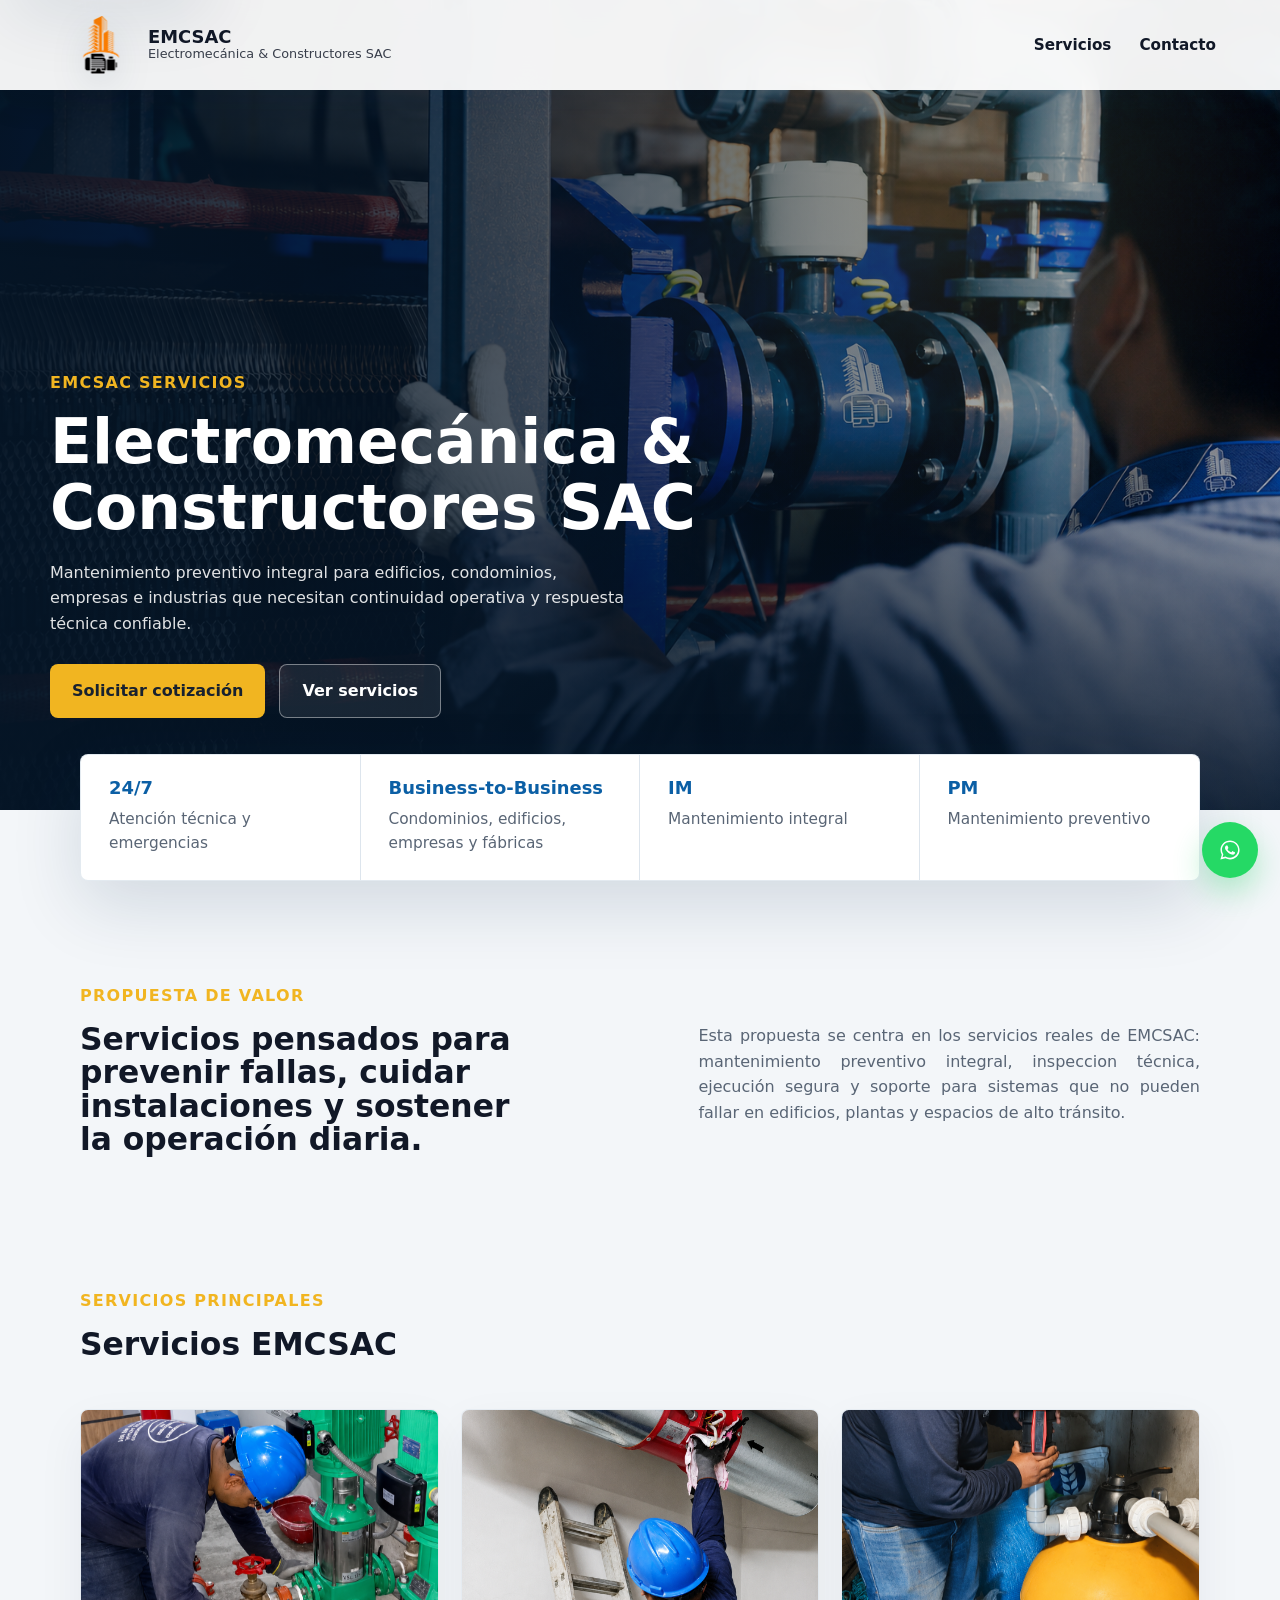
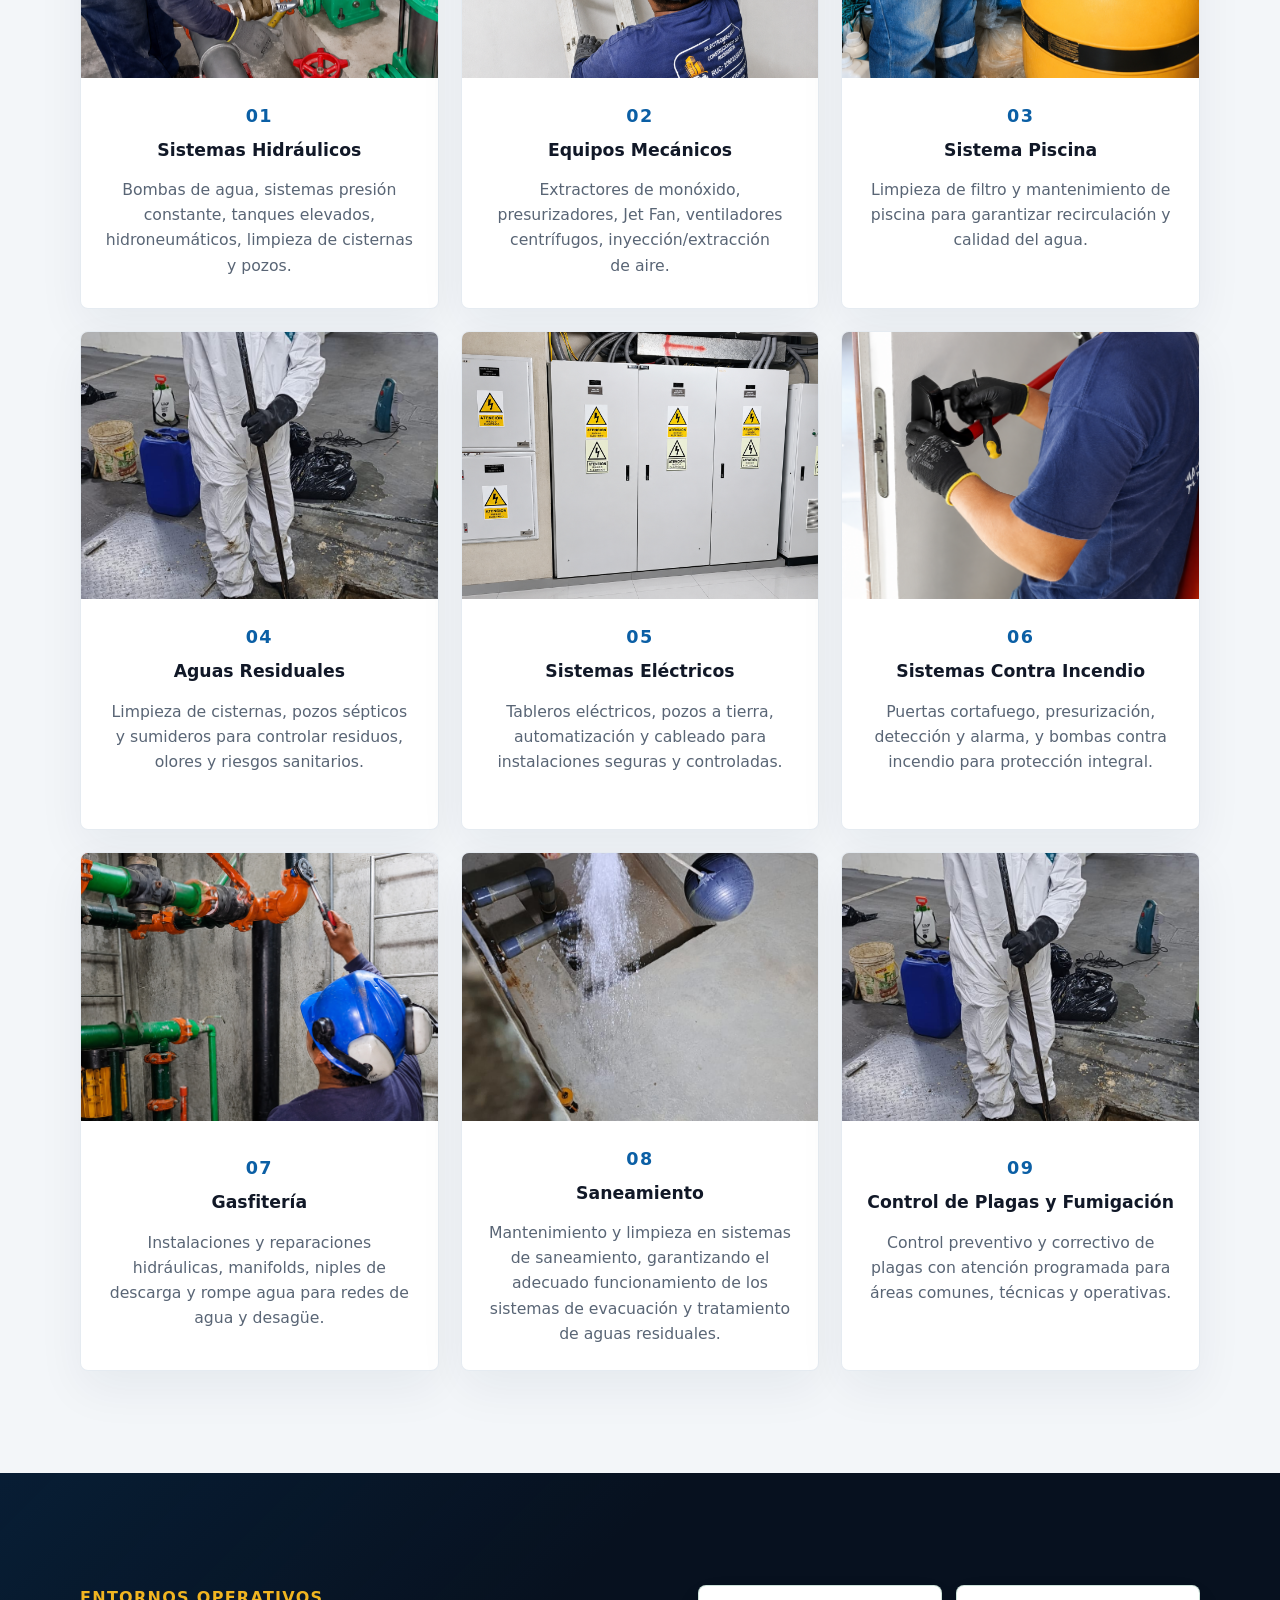
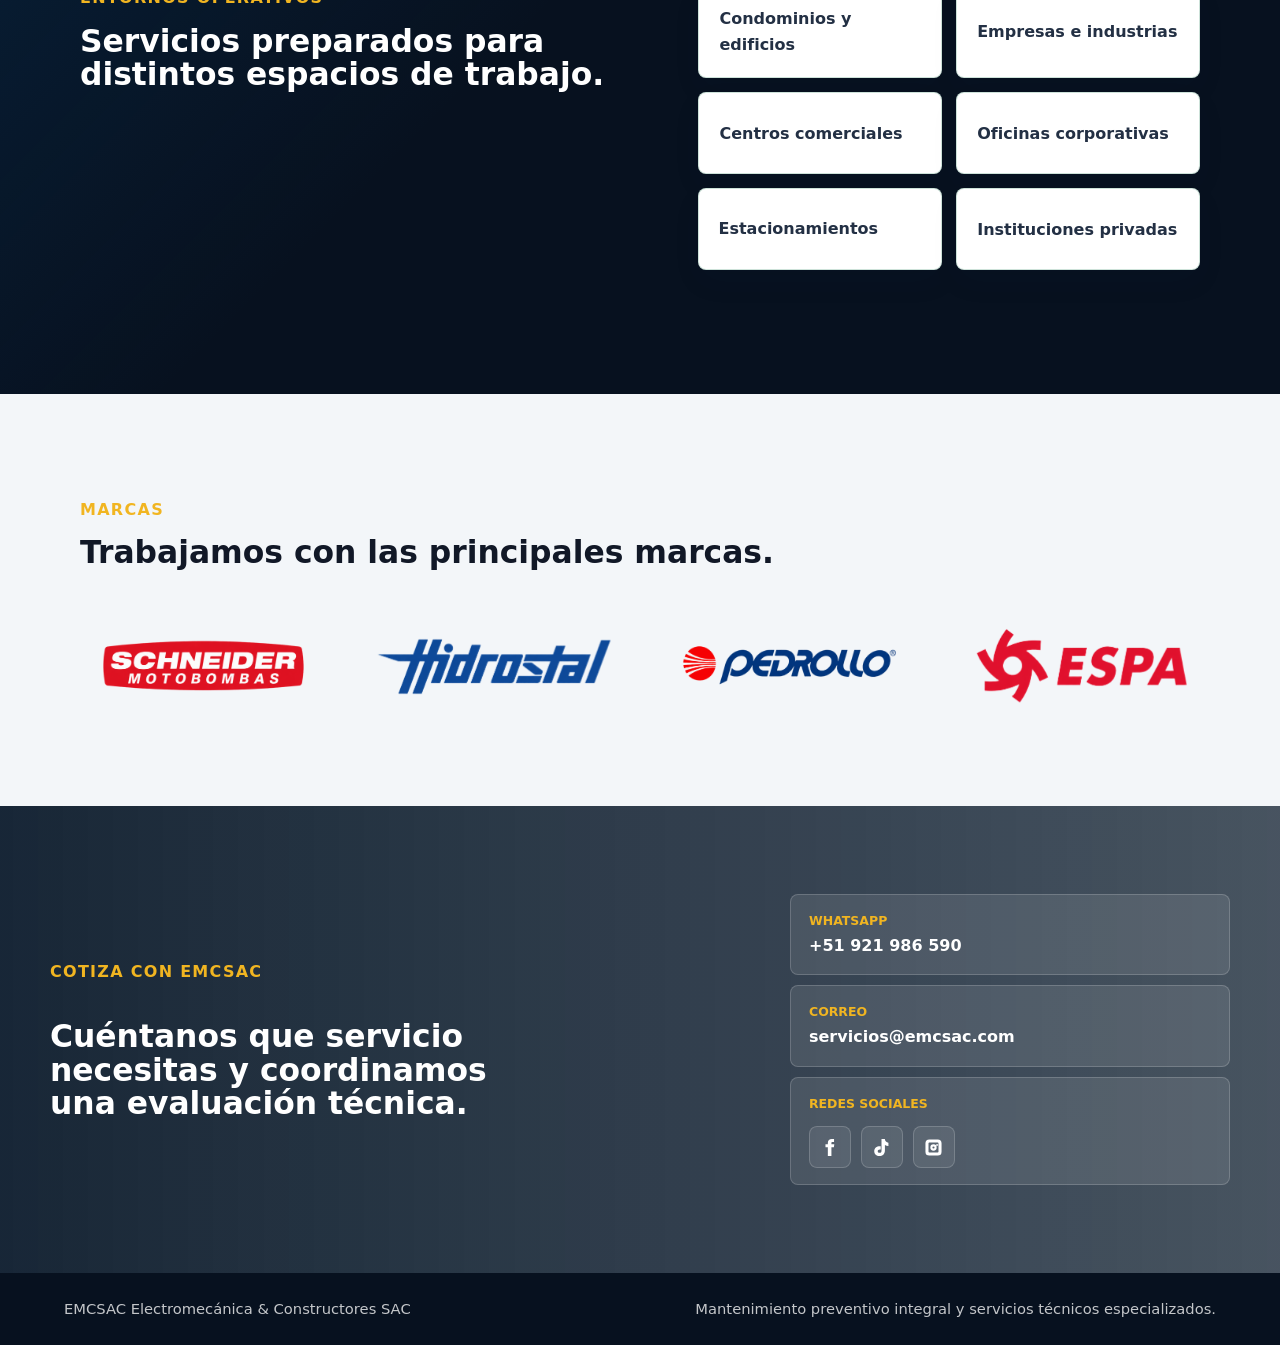
==== commit 493f1e3a: "Version 4.0" ====
--- a/index.html
+++ b/index.html
@@ -47,6 +47,8 @@
           <a href="sistemas-electricos.html">Sistemas Eléctricos</a>
           <a href="contra-incendios.html">Contra Incendio</a>
           <a href="gasfiteria.html">Gasfitería</a>
+          <a href="saneamiento.html">Saneamiento</a>
+          <a href="control-plagas-fumigacion.html">Control de Plagas y Fumigación</a>
         </div>
       </div>
 
@@ -205,6 +207,32 @@
               <h3>Gasfitería</h3>
               <p>Instalaciones y reparaciones hidráulicas, manifolds, niples de descarga y rompe agua para redes de agua
                 y desagüe.</p>
+            </div>
+          </a>
+        </article>
+
+        <article class="service-card">
+          <a href="saneamiento.html">
+            <div class="service-image">
+              <img src="assets/services/categoria08.jpg" alt="Saneamiento técnico" />
+            </div>
+            <div class="service-body">
+              <span>08</span>
+              <h3>Saneamiento</h3>
+              <p>Mantenimiento y limpieza en sistemas de saneamiento, garantizando el adecuado funcionamiento de los sistemas de evacuación y tratamiento de aguas residuales.</p>
+            </div>
+          </a>
+        </article>
+
+        <article class="service-card">
+          <a href="control-plagas-fumigacion.html">
+            <div class="service-image">
+              <img src="assets/services/categoria09.jpeg" alt="Control de plagas y fumigación" />
+            </div>
+            <div class="service-body">
+              <span>09</span>
+              <h3>Control de Plagas y Fumigación</h3>
+              <p>Control preventivo y correctivo de plagas con atención programada para áreas comunes, técnicas y operativas.</p>
             </div>
           </a>
         </article>
--- a/styles.css
+++ b/styles.css
@@ -716,6 +716,48 @@
 
 .gallery-item.hidden {
   display: none;
+}
+
+.service-summary-panel {
+  display: grid;
+  gap: 22px;
+  padding: clamp(24px, 4vw, 34px);
+  border: 1px solid rgba(221, 229, 237, 0.9);
+  border-radius: 8px;
+  background: #fff;
+  box-shadow: 0 18px 40px rgba(9, 41, 76, 0.06);
+}
+
+.service-summary-panel h3 {
+  margin: 0;
+  font-size: clamp(1.18rem, 1.6vw, 1.5rem);
+  line-height: 1.2;
+  text-wrap: balance;
+}
+
+.service-summary-panel p {
+  margin: 0;
+  color: var(--muted);
+}
+
+.service-summary-list {
+  display: grid;
+  gap: 12px;
+  margin: 0;
+  padding: 0;
+  list-style: none;
+}
+
+.service-summary-list li {
+  padding: 14px 16px;
+  border-radius: 8px;
+  background: #f8fafc;
+  color: var(--ink);
+  font-weight: 700;
+}
+
+.service-summary-panel .button {
+  justify-self: start;
 }
 
 .service-gallery {
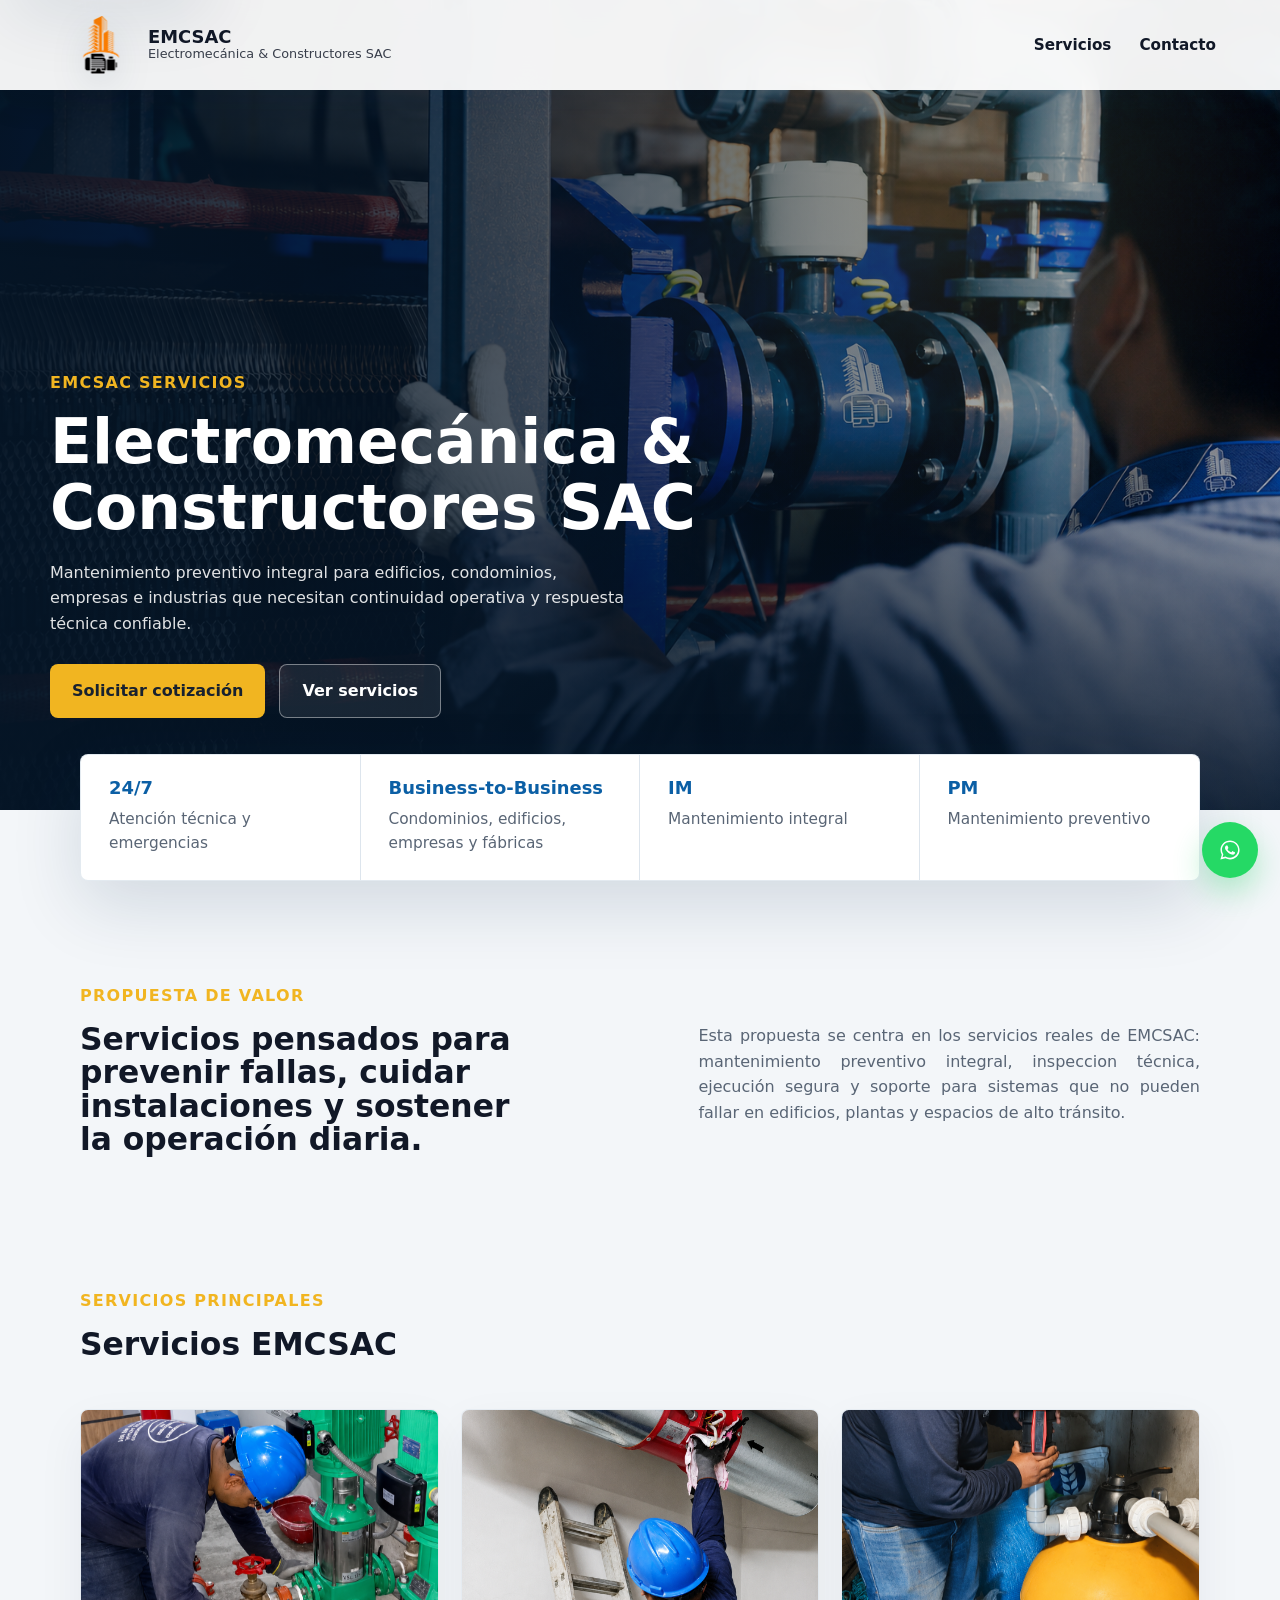
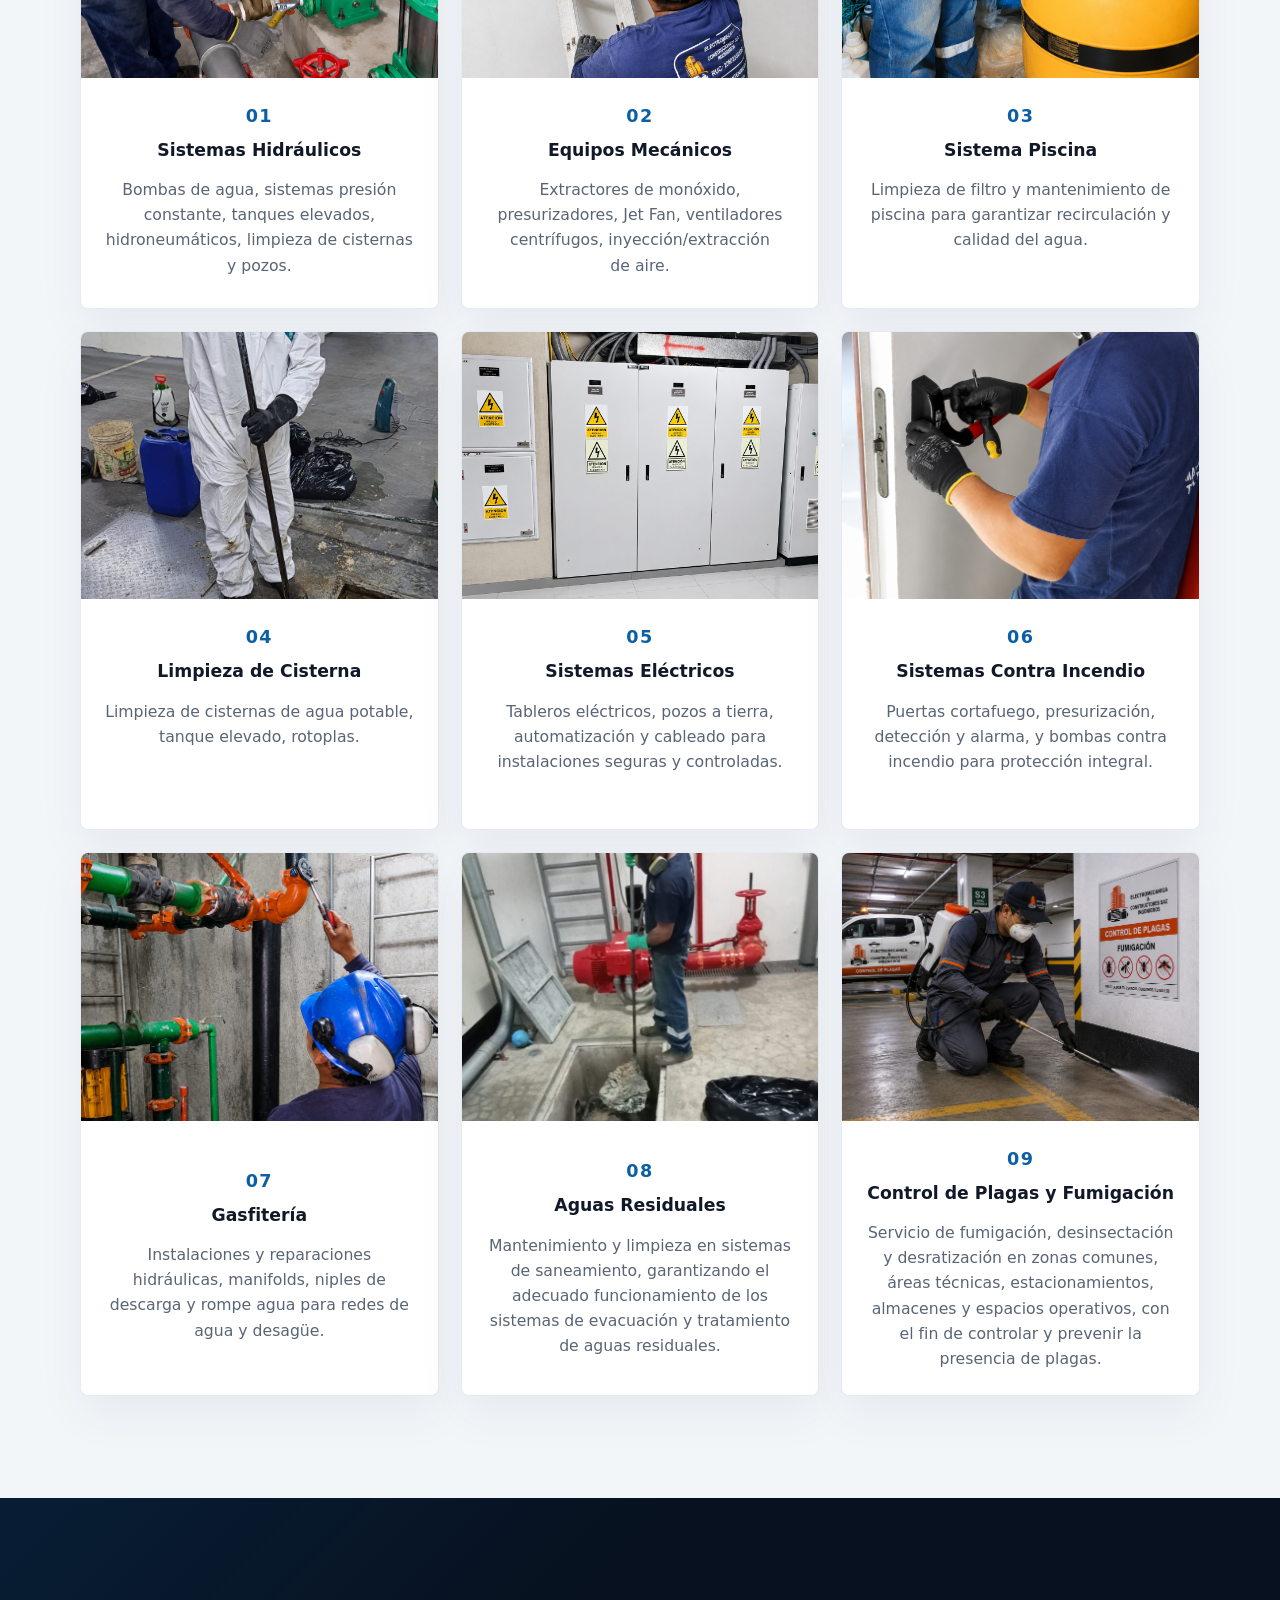
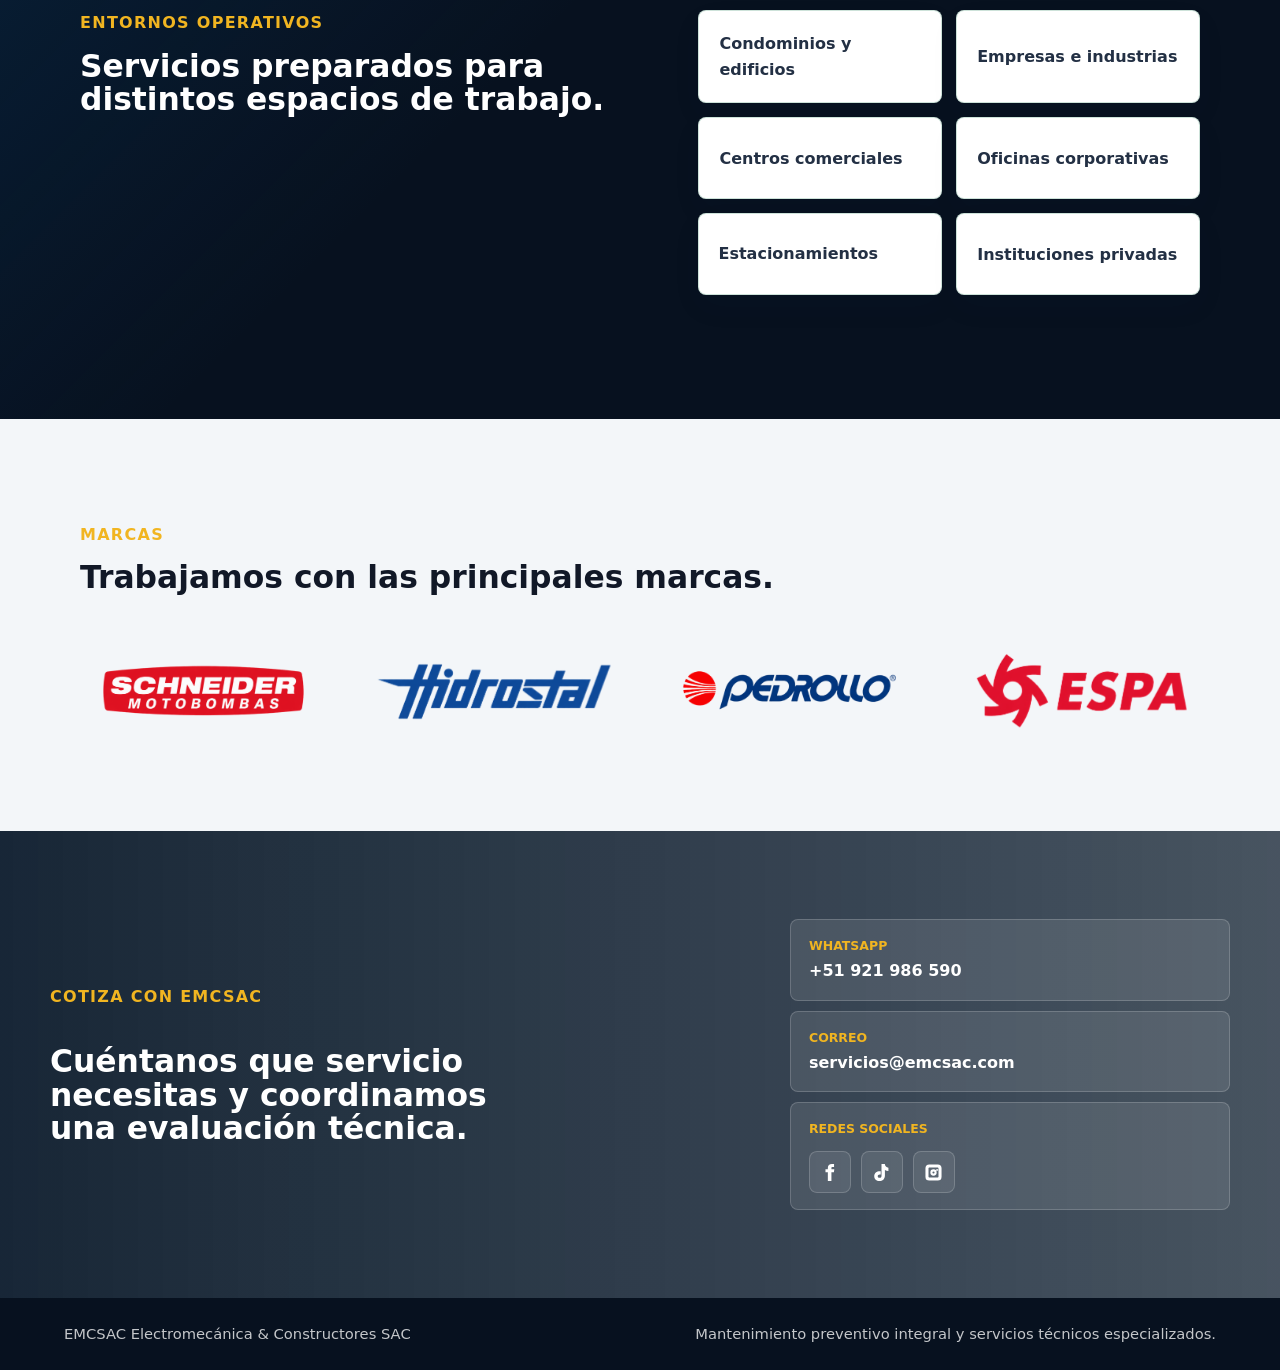
==== commit ef8eab35: "Version 5.0" ====
--- a/index.html
+++ b/index.html
@@ -163,8 +163,8 @@
             </div>
             <div class="service-body">
               <span>04</span>
-              <h3>Aguas Residuales</h3>
-              <p>Limpieza de cisternas, pozos sépticos y sumideros para controlar residuos, olores y riesgos sanitarios.</p>
+              <h3>Limpieza de Cisterna</h3>
+              <p>Limpieza de cisternas de agua potable, tanque elevado, rotoplas.</p>
             </div>
           </a>
         </article>
@@ -218,7 +218,7 @@
             </div>
             <div class="service-body">
               <span>08</span>
-              <h3>Saneamiento</h3>
+              <h3>Aguas Residuales</h3>
               <p>Mantenimiento y limpieza en sistemas de saneamiento, garantizando el adecuado funcionamiento de los sistemas de evacuación y tratamiento de aguas residuales.</p>
             </div>
           </a>
@@ -232,7 +232,7 @@
             <div class="service-body">
               <span>09</span>
               <h3>Control de Plagas y Fumigación</h3>
-              <p>Control preventivo y correctivo de plagas con atención programada para áreas comunes, técnicas y operativas.</p>
+              <p>Servicio de fumigación, desinsectación y desratización en zonas comunes, áreas técnicas, estacionamientos, almacenes y espacios operativos, con el fin de controlar y prevenir la presencia de plagas.</p>
             </div>
           </a>
         </article>
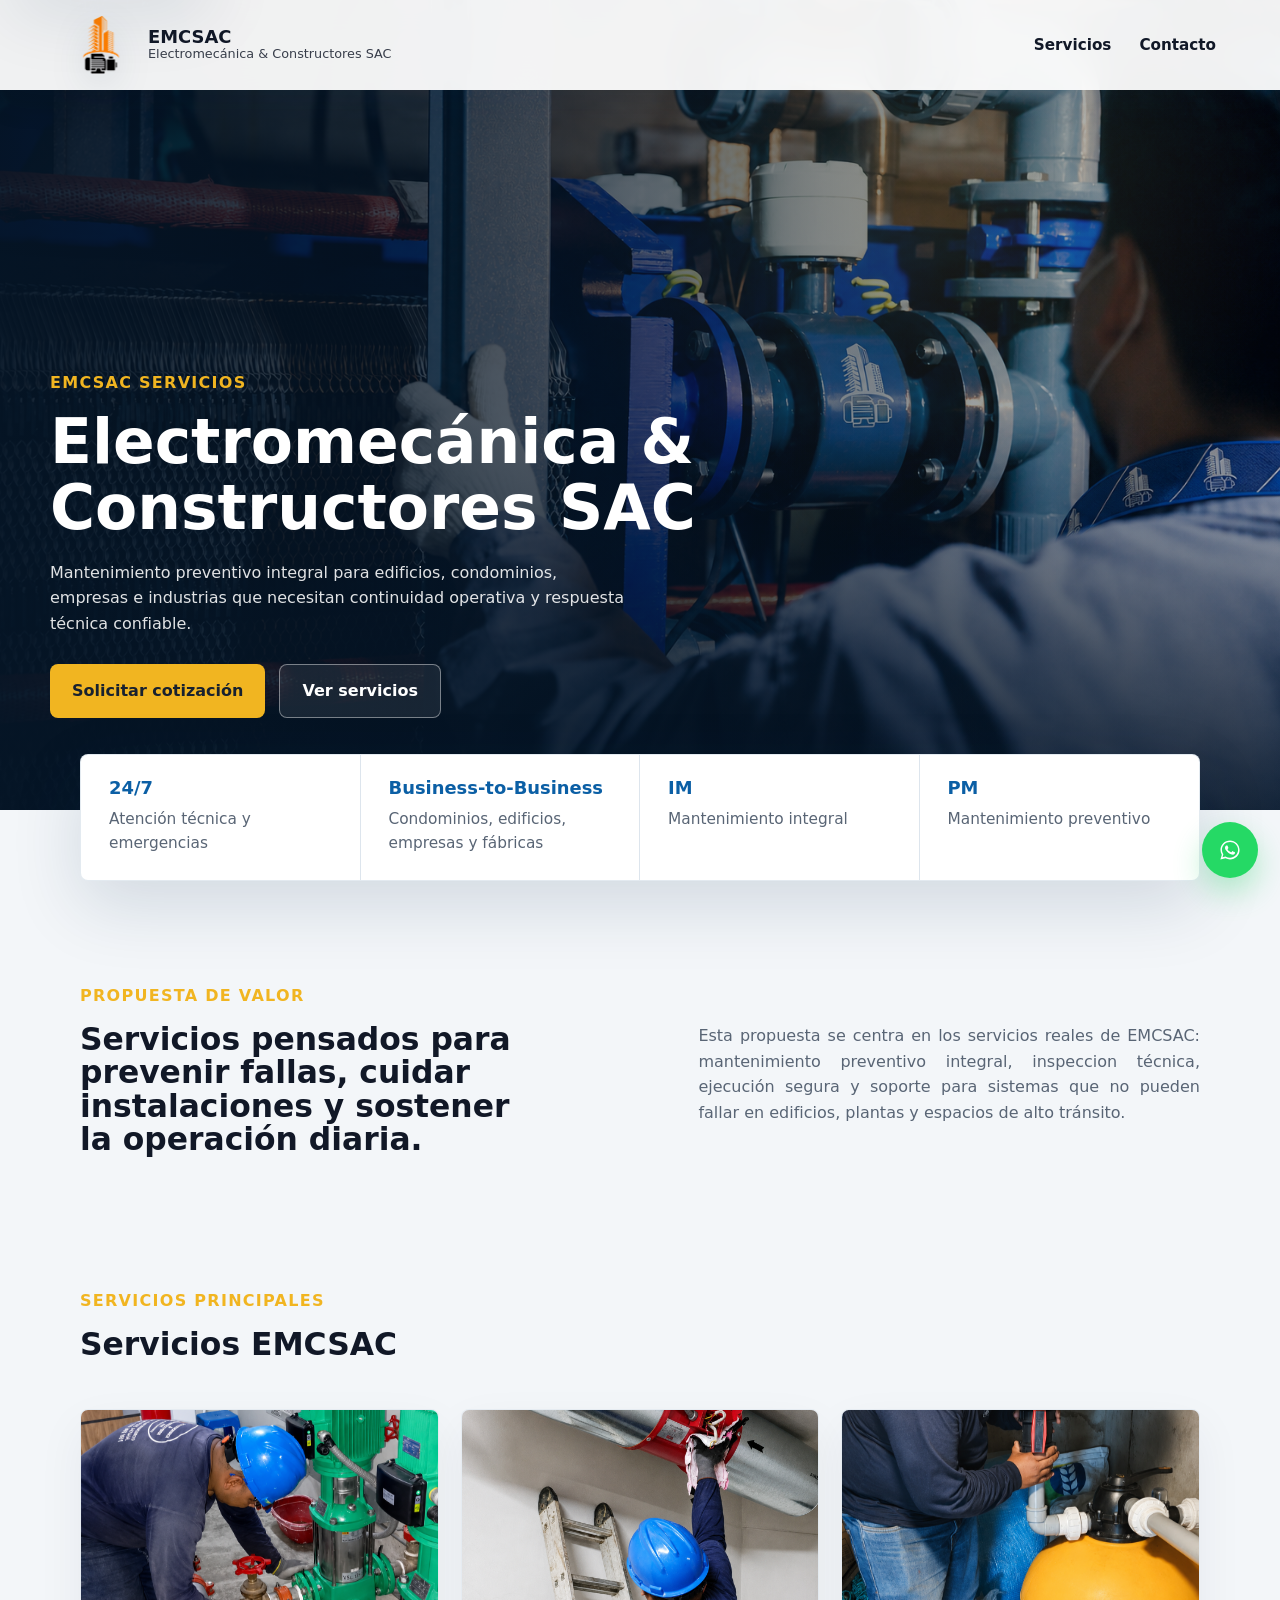
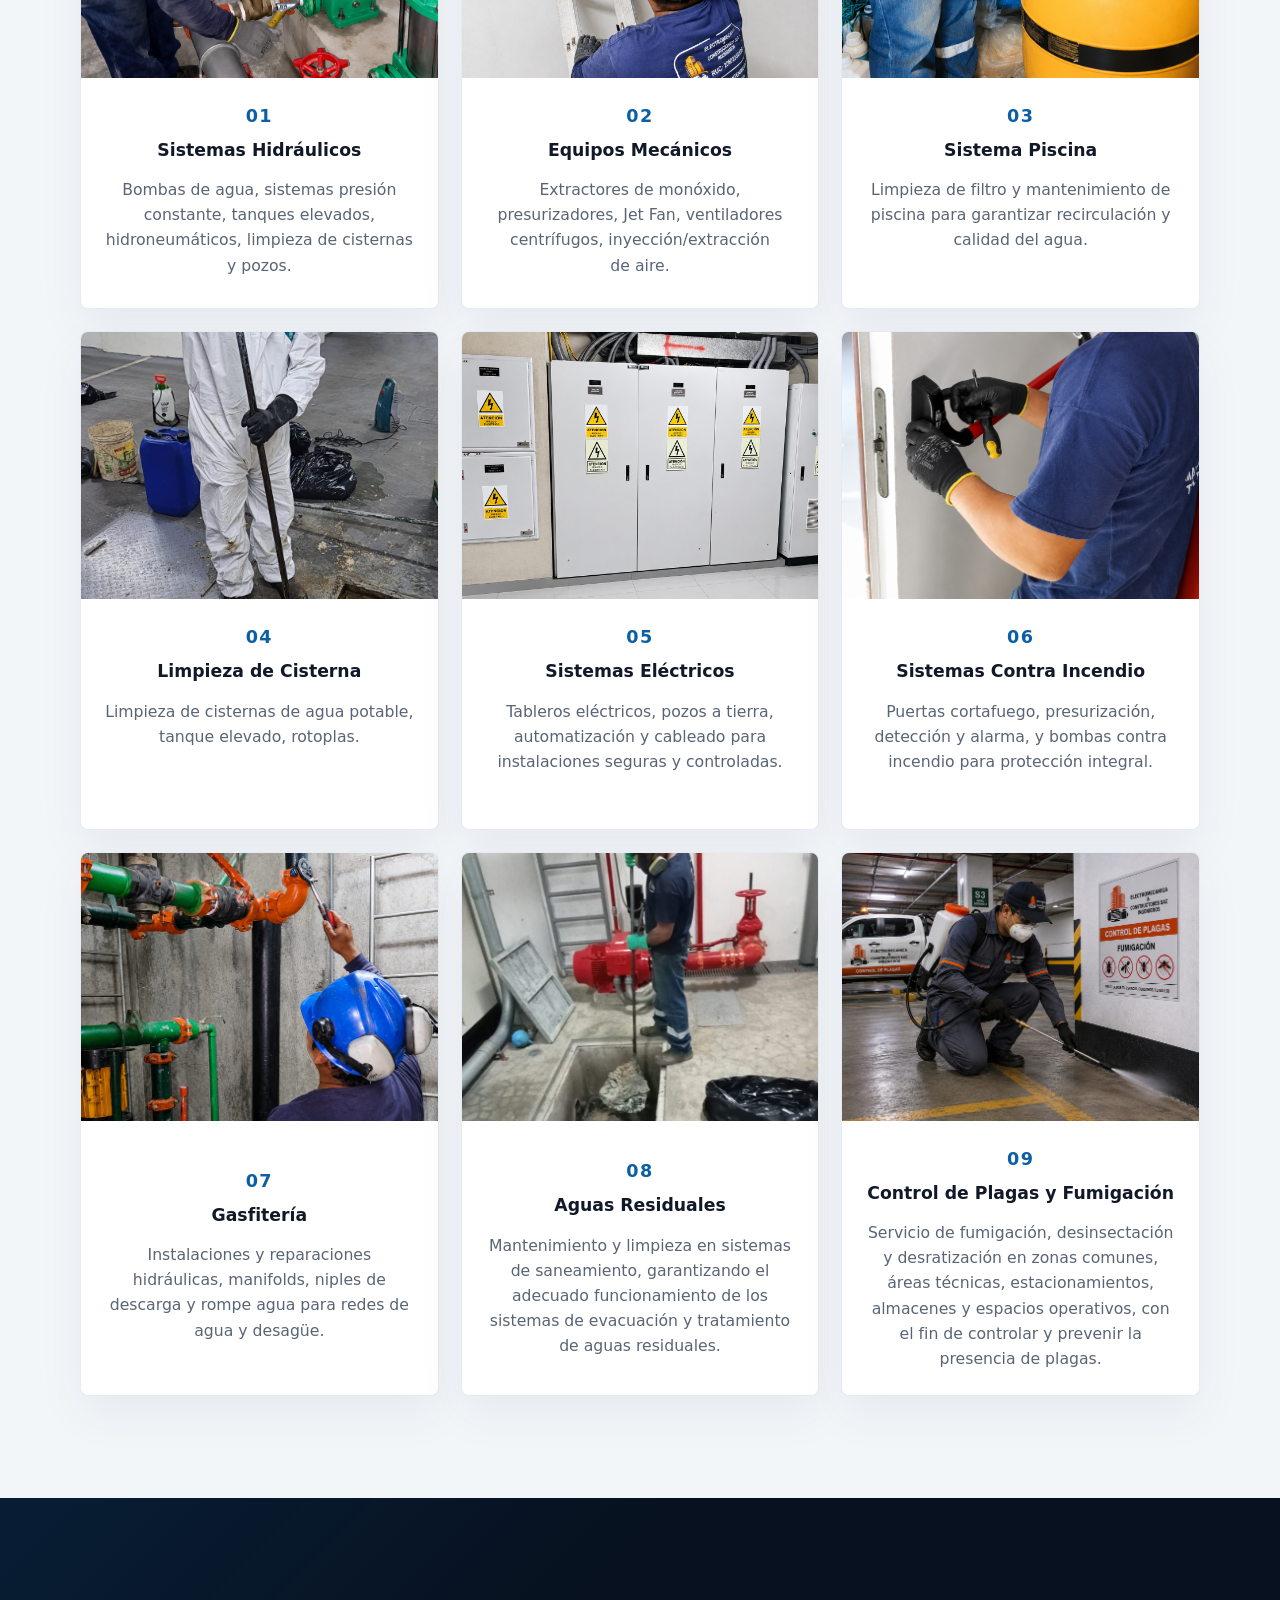
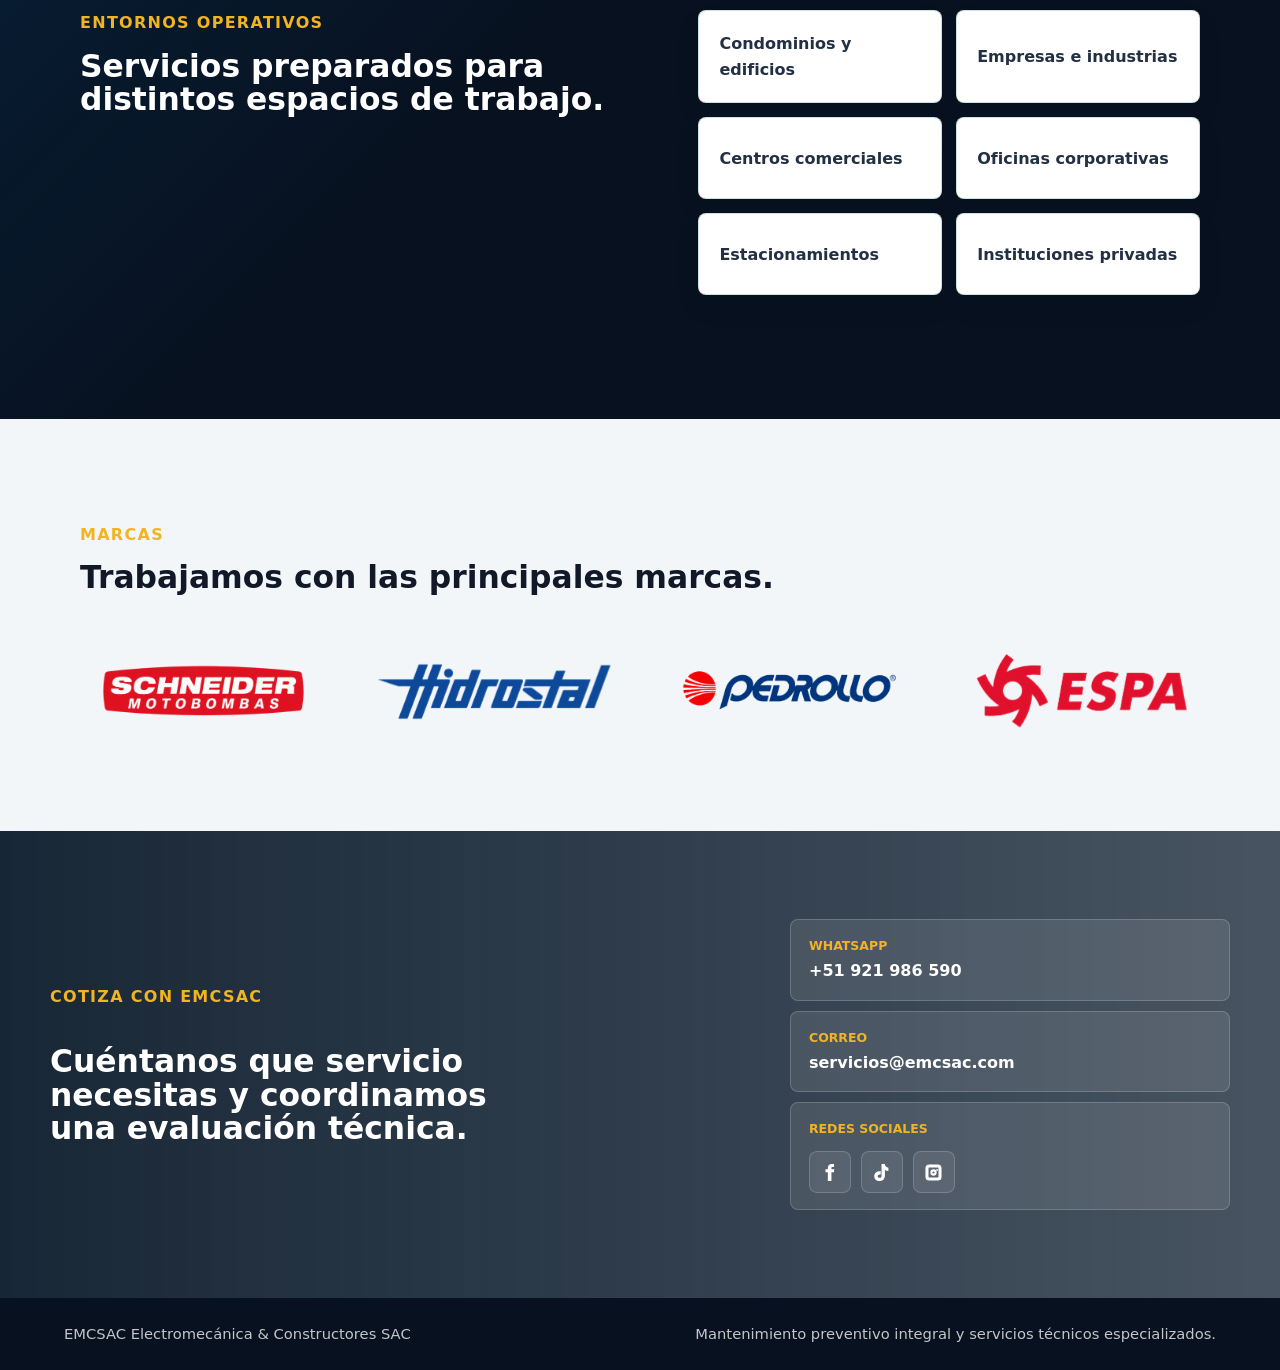
==== commit 07336ae2: "Version 6.0" ====
--- a/index.html
+++ b/index.html
@@ -157,7 +157,7 @@
         </article>
 
         <article class="service-card">
-          <a href="aguas-residuales.html">
+          <a href="Limpieza_Cisternas.html">
             <div class="service-image">
               <img src="assets/services/categoria07.jpeg" alt="Limpieza de cisternas y pozos sépticos" />
             </div>
@@ -212,7 +212,7 @@
         </article>
 
         <article class="service-card">
-          <a href="saneamiento.html">
+          <a href="Aguas_Residuales.html">
             <div class="service-image">
               <img src="assets/services/categoria08.jpg" alt="Saneamiento técnico" />
             </div>
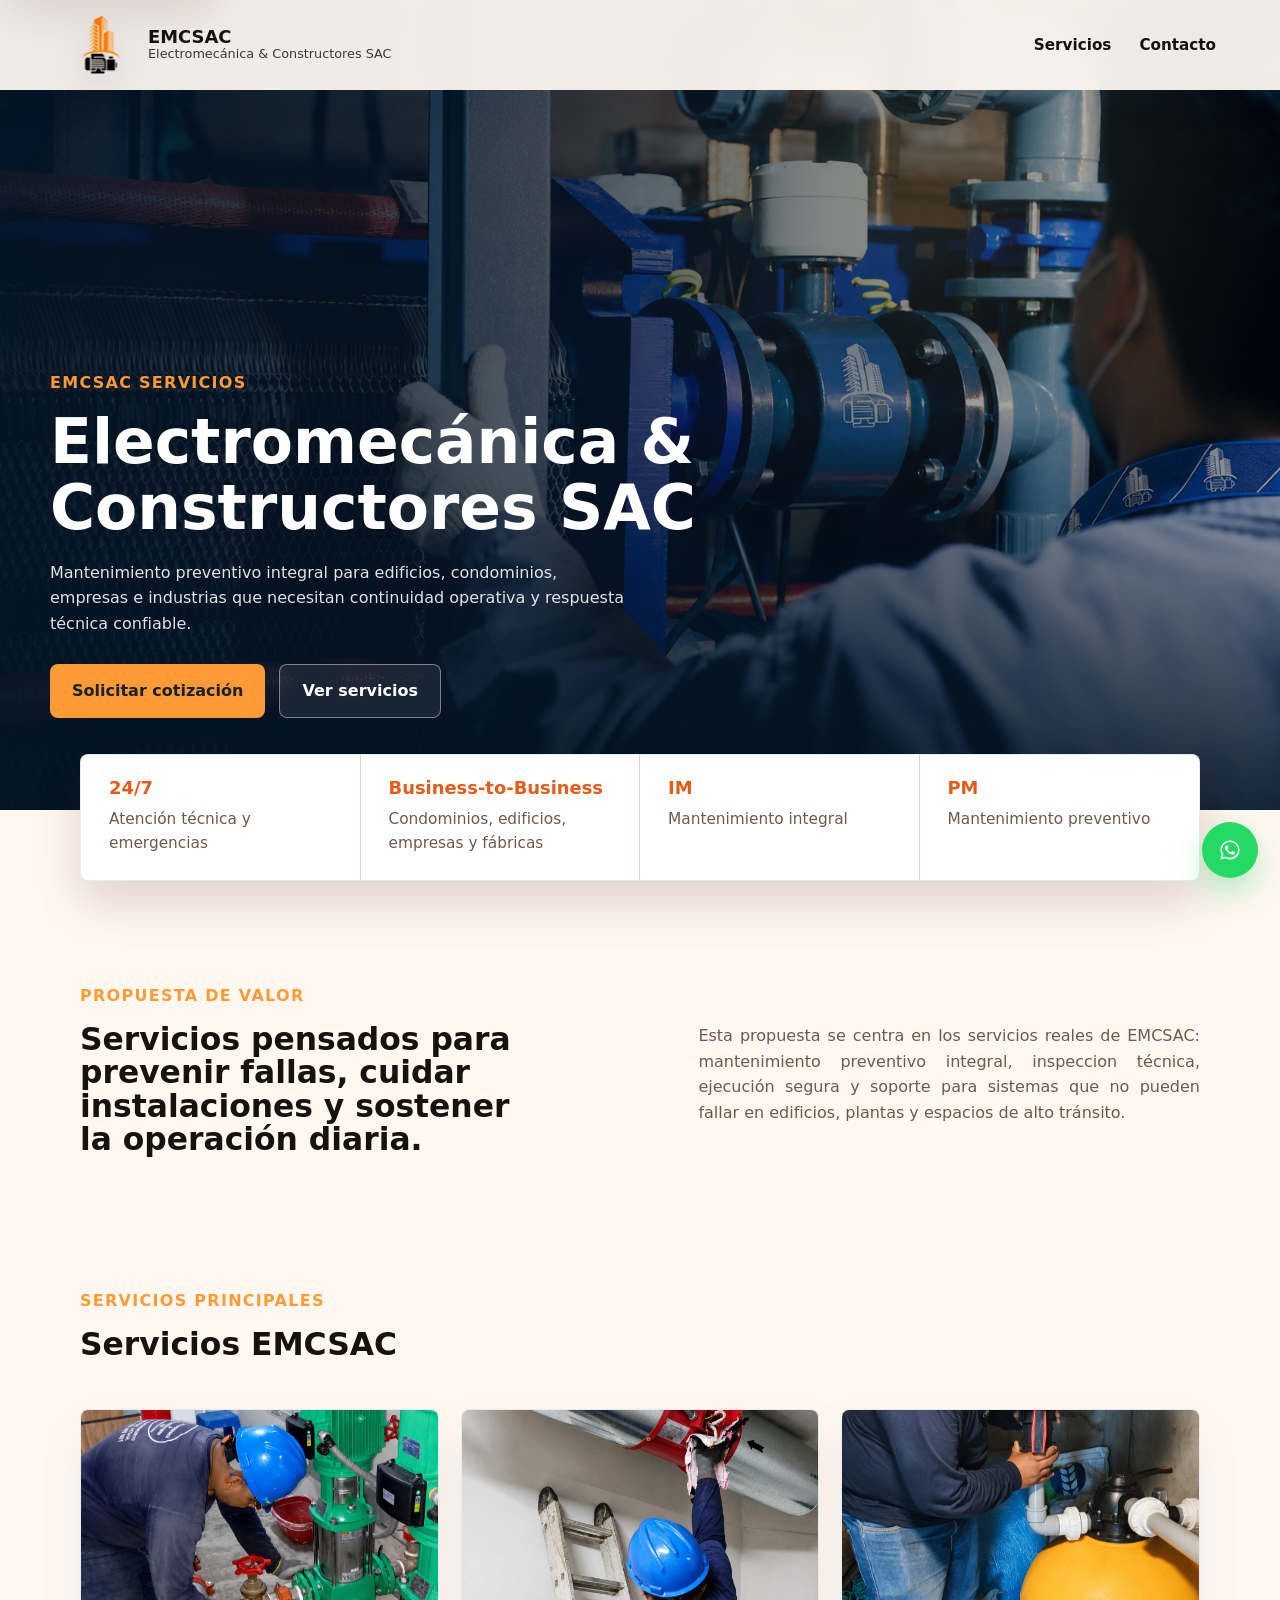
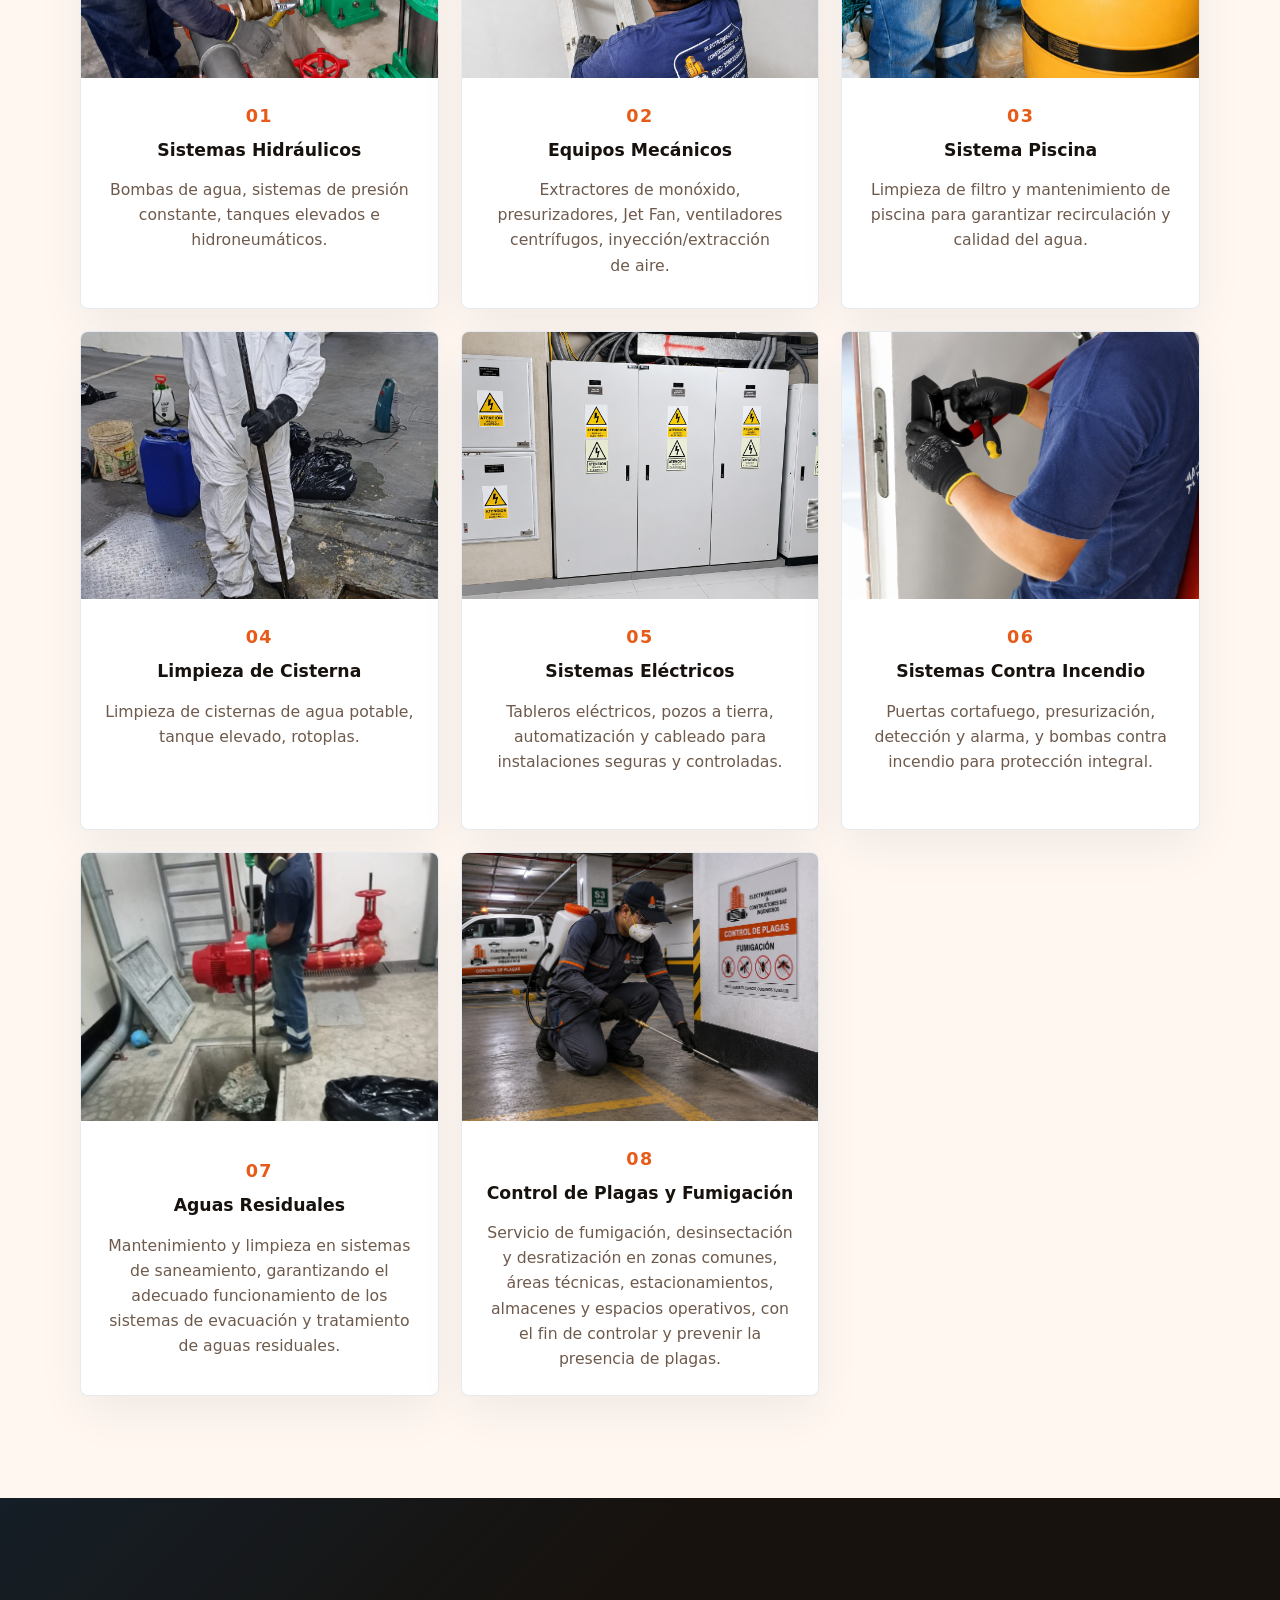
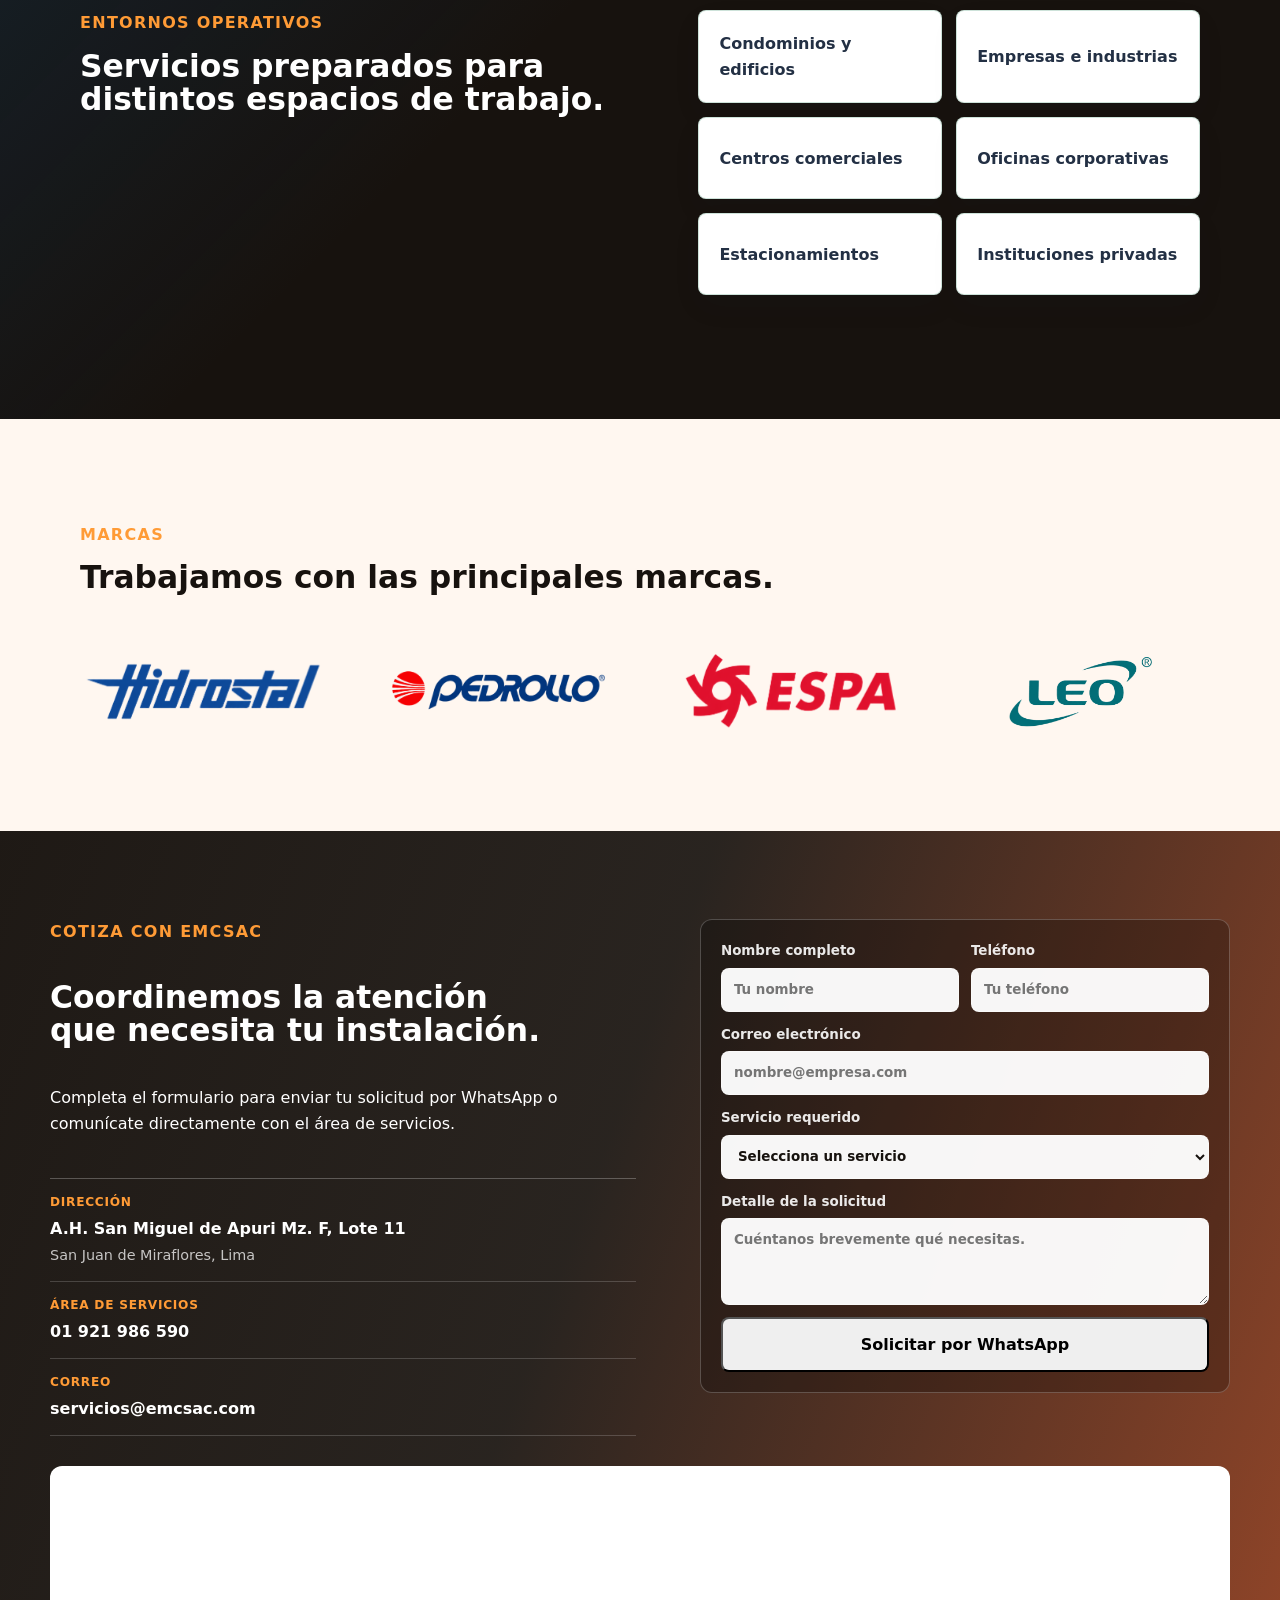
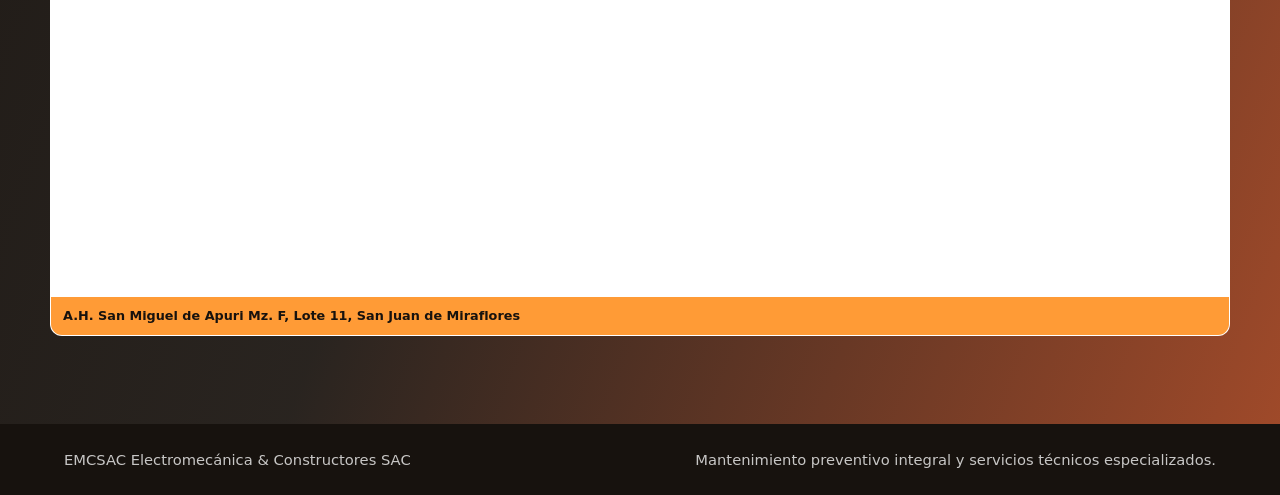
==== commit e32ae270: "Actualizacion_2411" ====
--- a/index.html
+++ b/index.html
@@ -6,7 +6,7 @@
   <meta name="viewport" content="width=device-width, initial-scale=1.0" />
   <title>Electromecánica & Constructores SAC | EMCSAC Servicios</title>
   <meta name="description"
-    content="Servicios profesionales de mantenimiento preventivo integral, electromecánica, sistemas hidroneumaticos, tableros electricos, pozos a tierra, cisternas y gasfiteria." />
+    content="Servicios profesionales de mantenimiento preventivo integral, electromecánica, sistemas hidroneumáticos, tableros eléctricos, pozos a tierra y limpieza de cisternas." />
   <meta property="og:title" content="EMCSAC | Electromecanica & Constructores SAC" />
   <meta property="og:description" content="Mantenimiento preventivo integral y servicios tecnicos especializados." />
   <meta property="og:image" content="assets/emc-logo.jpeg" />
@@ -46,7 +46,6 @@
           <a href="aguas-residuales.html">Aguas Residuales</a>
           <a href="sistemas-electricos.html">Sistemas Eléctricos</a>
           <a href="contra-incendios.html">Contra Incendio</a>
-          <a href="gasfiteria.html">Gasfitería</a>
           <a href="saneamiento.html">Saneamiento</a>
           <a href="control-plagas-fumigacion.html">Control de Plagas y Fumigación</a>
         </div>
@@ -125,8 +124,7 @@
             <div class="service-body">
               <span>01</span>
               <h3>Sistemas Hidráulicos</h3>
-              <p>Bombas de agua, sistemas presión constante, tanques elevados, hidroneumáticos, limpieza de cisternas y
-                pozos.</p>
+              <p>Bombas de agua, sistemas de presión constante, tanques elevados e hidroneumáticos.</p>
             </div>
           </a>
         </article>
@@ -198,26 +196,12 @@
         </article>
 
         <article class="service-card">
-          <a href="gasfiteria.html">
-            <div class="service-image">
-              <img src="assets/services/categoria06.jpg" alt="Gasfitería" />
+          <a href="Aguas_Residuales.html">
+            <div class="service-image">
+              <img src="assets/services/categoria08.jpg" alt="Saneamiento técnico" />
             </div>
             <div class="service-body">
               <span>07</span>
-              <h3>Gasfitería</h3>
-              <p>Instalaciones y reparaciones hidráulicas, manifolds, niples de descarga y rompe agua para redes de agua
-                y desagüe.</p>
-            </div>
-          </a>
-        </article>
-
-        <article class="service-card">
-          <a href="Aguas_Residuales.html">
-            <div class="service-image">
-              <img src="assets/services/categoria08.jpg" alt="Saneamiento técnico" />
-            </div>
-            <div class="service-body">
-              <span>08</span>
               <h3>Aguas Residuales</h3>
               <p>Mantenimiento y limpieza en sistemas de saneamiento, garantizando el adecuado funcionamiento de los sistemas de evacuación y tratamiento de aguas residuales.</p>
             </div>
@@ -230,7 +214,7 @@
               <img src="assets/services/categoria09.jpeg" alt="Control de plagas y fumigación" />
             </div>
             <div class="service-body">
-              <span>09</span>
+              <span>08</span>
               <h3>Control de Plagas y Fumigación</h3>
               <p>Servicio de fumigación, desinsectación y desratización en zonas comunes, áreas técnicas, estacionamientos, almacenes y espacios operativos, con el fin de controlar y prevenir la presencia de plagas.</p>
             </div>
@@ -278,46 +262,59 @@
       <div class="cta-content">
         <div class="contact-copy">
           <div class="section-kicker">Cotiza con EMCSAC</div>
-          <h2>Cuéntanos que servicio necesitas y coordinamos una evaluación técnica.</h2>
+          <h2>Coordinemos la atención que necesita tu instalación.</h2>
+          <p>Completa el formulario para enviar tu solicitud por WhatsApp o comunícate directamente con el área de servicios.</p>
+          <address class="contact-details" aria-label="Datos de contacto de EMCSAC">
+            <div>
+              <span>Dirección</span>
+              <strong>A.H. San Miguel de Apuri Mz. F, Lote 11</strong>
+              <small>San Juan de Miraflores, Lima</small>
+            </div>
+            <div>
+              <span>Área de servicios</span>
+              <a href="tel:+51921986590">01 921 986 590</a>
+            </div>
+            <div>
+              <span>Correo</span>
+              <a href="mailto:servicios@emcsac.com">servicios@emcsac.com</a>
+            </div>
+          </address>
         </div>
         <div class="contact-panel">
-          <div class="contact-links" aria-label="Canales de contacto">
-            <a href="https://wa.me/51921986590?text=Hola%20EMCSAC%2C%20quisiera%20solicitar%20informacion%20sobre%20sus%20servicios."
-              target="_blank" rel="noreferrer">
-              <span>WhatsApp</span>
-              <strong>+51 921 986 590</strong>
-            </a>
-            <a href="mailto:servicios@emcsac.com">
-              <span>Correo</span>
-              <strong>servicios@emcsac.com</strong>
-            </a>
-            <div class="contact-social">
-              <span>Redes sociales</span>
-              <div class="social-links" aria-label="Redes sociales">
-                <a href="https://www.facebook.com/emcsacpe/" target="_blank" rel="noreferrer"
-                  aria-label="Facebook de EMCSAC">
-                  <svg aria-hidden="true" viewBox="0 0 24 24" focusable="false">
-                    <path
-                      d="M14.2 8.2V6.7c0-.7.3-1.1 1.2-1.1h1.8V2.4c-.9-.1-1.7-.2-2.5-.2-2.8 0-4.6 1.7-4.6 4.7v1.3H7.4v3.5h2.7v10.1h4.1V11.7h2.8l.5-3.5h-3.3Z" />
-                  </svg>
-                </a>
-                <a href="https://www.tiktok.com/@emc.sac" target="_blank" rel="noreferrer"
-                  aria-label="TikTok de EMCSAC">
-                  <svg aria-hidden="true" viewBox="0 0 24 24" focusable="false">
-                    <path
-                      d="M15.8 2.4c.3 2.5 1.8 4 4.1 4.2v3.6a7.4 7.4 0 0 1-4-1.2v6.3c0 4-2.7 6.5-6.4 6.5-3.3 0-5.8-2.3-5.8-5.5 0-3.6 2.7-5.7 6.4-5.7.4 0 .7 0 1 .1v3.7a4 4 0 0 0-1.1-.2c-1.4 0-2.3.8-2.3 2 0 1.1.9 1.9 2.1 1.9 1.4 0 2.2-.8 2.2-2.5V2.4h3.8Z" />
-                  </svg>
-                </a>
-                <a href="https://www.instagram.com/electromecanica__constructores/" target="_blank" rel="noreferrer"
-                  aria-label="Instagram de EMCSAC">
-                  <svg aria-hidden="true" viewBox="0 0 24 24" focusable="false">
-                    <path
-                      d="M7.2 2.8h9.6a4.4 4.4 0 0 1 4.4 4.4v9.6a4.4 4.4 0 0 1-4.4 4.4H7.2a4.4 4.4 0 0 1-4.4-4.4V7.2a4.4 4.4 0 0 1 4.4-4.4Zm0 3.5c-.5 0-.9.4-.9.9v9.6c0 .5.4.9.9.9h9.6c.5 0 .9-.4.9-.9V7.2c0-.5-.4-.9-.9-.9H7.2Zm4.8 2.1a3.6 3.6 0 1 1 0 7.2 3.6 3.6 0 0 1 0-7.2Zm0 2.4a1.2 1.2 0 1 0 0 2.4 1.2 1.2 0 0 0 0-2.4Zm4.1-2.8a1 1 0 1 1 0 2.1 1 1 0 0 1 0-2.1Z" />
-                  </svg>
-                </a>
-              </div>
-            </div>
-          </div>
+          <form class="contact-form" data-whatsapp-form>
+            <div class="form-row">
+              <label>Nombre completo
+                <input name="nombre" type="text" autocomplete="name" required placeholder="Tu nombre" />
+              </label>
+              <label>Teléfono
+                <input name="telefono" type="tel" autocomplete="tel" required placeholder="Tu teléfono" />
+              </label>
+            </div>
+            <label>Correo electrónico
+              <input name="correo" type="email" autocomplete="email" placeholder="nombre@empresa.com" />
+            </label>
+            <label>Servicio requerido
+              <select name="servicio" required>
+                <option value="" selected disabled>Selecciona un servicio</option>
+                <option>Sistemas hidráulicos</option>
+                <option>Equipos mecánicos</option>
+                <option>Sistema piscina</option>
+                <option>Limpieza de cisterna y sumideros</option>
+                <option>Sistemas eléctricos</option>
+                <option>Sistemas contra incendio</option>
+                <option>Aguas residuales</option>
+                <option>Control de plagas y fumigación</option>
+              </select>
+            </label>
+            <label>Detalle de la solicitud
+              <textarea name="mensaje" rows="3" placeholder="Cuéntanos brevemente qué necesitas."></textarea>
+            </label>
+            <button class="button contact-submit" type="submit">Solicitar por WhatsApp</button>
+          </form>
+        </div>
+        <div class="contact-map-wrap contact-map-wide">
+          <iframe class="contact-map" title="Ubicación de EMCSAC en San Juan de Miraflores" loading="lazy" referrerpolicy="no-referrer-when-downgrade" src="https://www.google.com/maps/embed?pb=!1m14!1m8!1m3!1d3279.441873536067!2d-76.96497399964703!3d-12.184784609105028!3m2!1i1024!2i768!4f13.1!3m3!1m2!1s0x0%3A0xc9b7b2da6ae61f35!2sELECTROMECANICA%26CONSTRUCTORES+SAC!5e0!3m2!1ses-419!2spe!4v1668865911580!5m2!1ses-419!2spe"></iframe>
+          <a class="map-address" href="https://maps.google.com/?q=ELECTROMECANICA%20Y%20CONSTRUCTORES%20SAC" target="_blank" rel="noreferrer">A.H. San Miguel de Apuri Mz. F, Lote 11, San Juan de Miraflores</a>
         </div>
       </div>
     </section>
@@ -329,7 +326,7 @@
   </footer>
 
   <a class="whatsapp-float"
-    href="https://wa.me/51921986590?text=Hola%20EMCSAC%2C%20quisiera%20solicitar%20informacion%20sobre%20sus%20servicios."
+    href="https://wa.me/51992779304?text=Hola%20EMCSAC%2C%20quisiera%20solicitar%20informacion%20sobre%20sus%20servicios."
     target="_blank" rel="noreferrer" aria-label="Contactar por WhatsApp">
     <svg class="whatsapp-icon" aria-hidden="true" viewBox="0 0 32 32" focusable="false">
       <path
--- a/styles.css
+++ b/styles.css
@@ -1,15 +1,15 @@
 :root {
-  --ink: #111827;
-  --muted: #596575;
-  --line: #dde5ed;
-  --surface: #f3f6f9;
+  --ink: #17120e;
+  --muted: #6e5a4c;
+  --line: #e5cdb8;
+  --surface: #fff7f0;
   --soft: #ffffff;
-  --brand: #0b5fa5;
-  --brand-strong: #07345f;
-  --accent: #f1b521;
+  --brand: #e65b18;
+  --brand-strong: #8f2d09;
+  --accent: #ff9b36;
   --success: #1f7a55;
-  --plant: #07111f;
-  --shadow: 0 24px 70px rgba(9, 41, 76, 0.14);
+  --plant: #17120e;
+  --shadow: 0 20px 48px rgba(49, 19, 4, 0.16);
   --ease: cubic-bezier(0.22, 1, 0.36, 1);
 }
 
@@ -91,7 +91,7 @@
   gap: clamp(16px, 3vw, 34px);
   min-height: 82px;
   padding: 8px clamp(18px, 5vw, 72px);
-  background: rgba(255, 255, 255, 0.94);
+  background: rgba(255, 248, 242, 0.94);
   color: var(--ink);
   box-shadow: 0 12px 34px rgba(9, 41, 76, 0.08);
   backdrop-filter: blur(16px);
@@ -1038,7 +1038,7 @@
 
 .cta {
   background:
-    linear-gradient(90deg, rgba(5, 21, 38, 0.92), rgba(5, 21, 38, 0.72)),
+    linear-gradient(110deg, rgba(23, 18, 14, 0.97) 0%, rgba(23, 18, 14, 0.92) 42%, rgba(143, 45, 9, 0.86) 100%),
     url("assets/services/tableros-electricos.jpg")
     center / cover;
   color: #fff;
@@ -1048,7 +1048,8 @@
   width: min(1180px, calc(100% - 40px));
   margin: 0 auto;
   padding: 88px 0;
-  align-items: center;
+  align-items: start;
+  row-gap: 30px;
 }
 
 .contact-copy {
@@ -1057,11 +1058,108 @@
   gap: 22px;
 }
 
+.contact-details {
+  display: grid;
+  gap: 0;
+  margin: 4px 0 0;
+  border-top: 1px solid rgba(255, 255, 255, 0.26);
+  font-style: normal;
+}
+
+.contact-details > div {
+  display: grid;
+  gap: 3px;
+  padding: 14px 0;
+  border-bottom: 1px solid rgba(255, 255, 255, 0.18);
+}
+
+.contact-details span {
+  color: var(--accent);
+  font-size: 0.76rem;
+  font-weight: 800;
+  letter-spacing: 0.06em;
+  text-transform: uppercase;
+}
+
+.contact-details strong,
+.contact-details a {
+  color: #fff;
+  font-size: 1rem;
+  font-weight: 750;
+  overflow-wrap: anywhere;
+}
+
+.contact-details a:hover { color: var(--accent); }
+
+.contact-details small {
+  color: rgba(255, 255, 255, 0.74);
+  font-size: 0.9rem;
+}
+
 .contact-panel {
   display: grid;
   gap: 14px;
   justify-self: end;
-  width: min(100%, 440px);
+  width: min(100%, 680px);
+}
+
+.contact-form {
+  display: grid;
+  gap: 12px;
+  padding: 20px;
+  border-radius: 12px;
+  background: rgba(0, 0, 0, 0.26);
+  border: 1px solid rgba(255, 255, 255, 0.22);
+}
+
+.contact-form label {
+  display: grid;
+  gap: 6px;
+  color: rgba(255, 255, 255, 0.9);
+  font-size: 0.84rem;
+  font-weight: 700;
+}
+
+.form-row { display: grid; grid-template-columns: repeat(2, minmax(0, 1fr)); gap: 12px; }
+
+.contact-form input,
+.contact-form select,
+.contact-form textarea {
+  width: 100%;
+  min-height: 44px;
+  border: 1px solid rgba(255, 255, 255, 0.34);
+  border-radius: 8px;
+  padding: 10px 12px;
+  background: rgba(255, 255, 255, 0.96);
+  color: var(--ink);
+}
+
+.contact-form textarea { resize: vertical; }
+.contact-submit { width: 100%; justify-content: center; }
+
+.contact-map-wrap {
+  display: grid;
+  grid-template-rows: minmax(230px, 1fr) auto;
+  overflow: hidden;
+  border: 1px solid rgba(255, 255, 255, 0.22);
+  border-radius: 12px;
+  background: #fff;
+}
+
+.contact-map-wide {
+  grid-column: 1 / -1;
+  grid-template-rows: minmax(320px, 430px) auto;
+}
+
+.contact-map { width: 100%; height: 100%; min-height: 230px; border: 0; }
+
+.map-address {
+  padding: 10px 12px;
+  background: var(--accent);
+  color: var(--plant);
+  font-size: 0.8rem;
+  font-weight: 800;
+  line-height: 1.35;
 }
 
 .contact-links > a > span,
@@ -1528,6 +1626,14 @@
     width: 100%;
   }
 
+  .form-row {
+    grid-template-columns: 1fr;
+  }
+
+  .contact-map-wrap {
+    grid-template-rows: 250px auto;
+  }
+
   .hero-proof {
     display: none;
   }
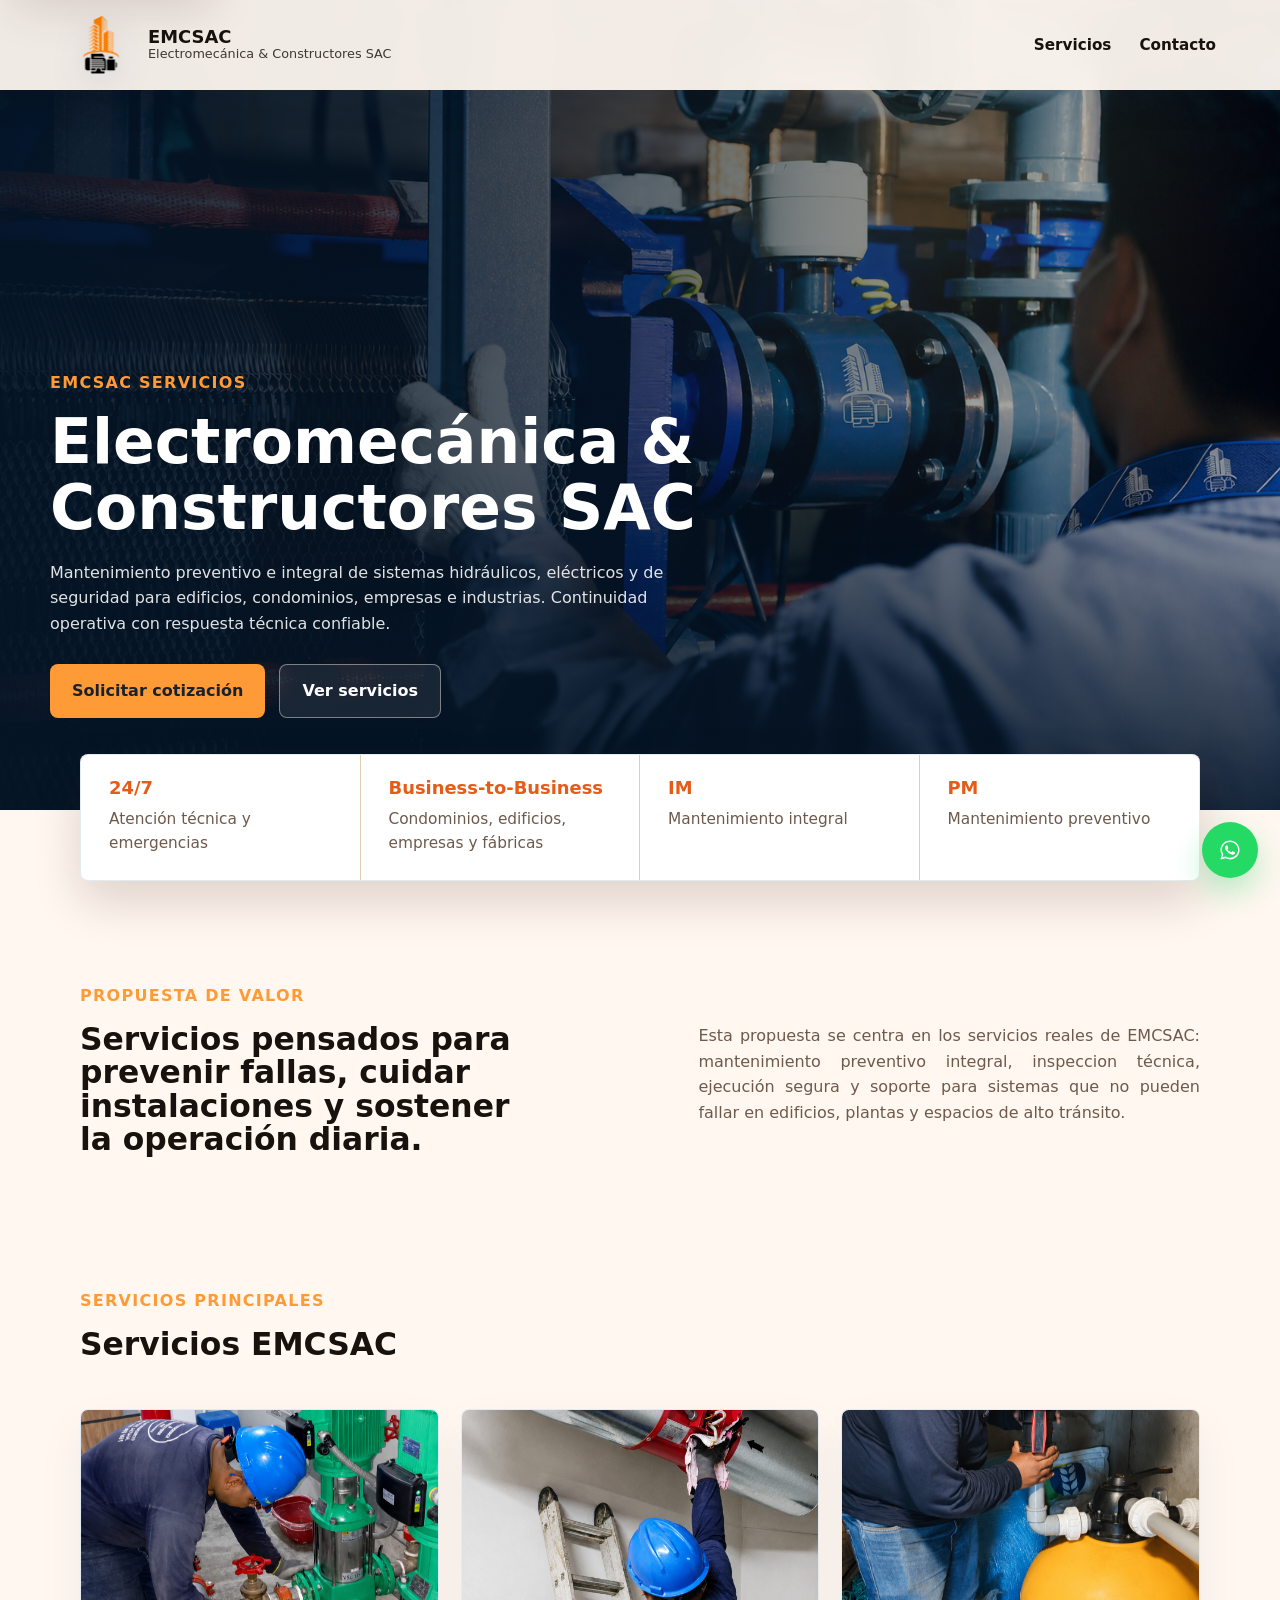
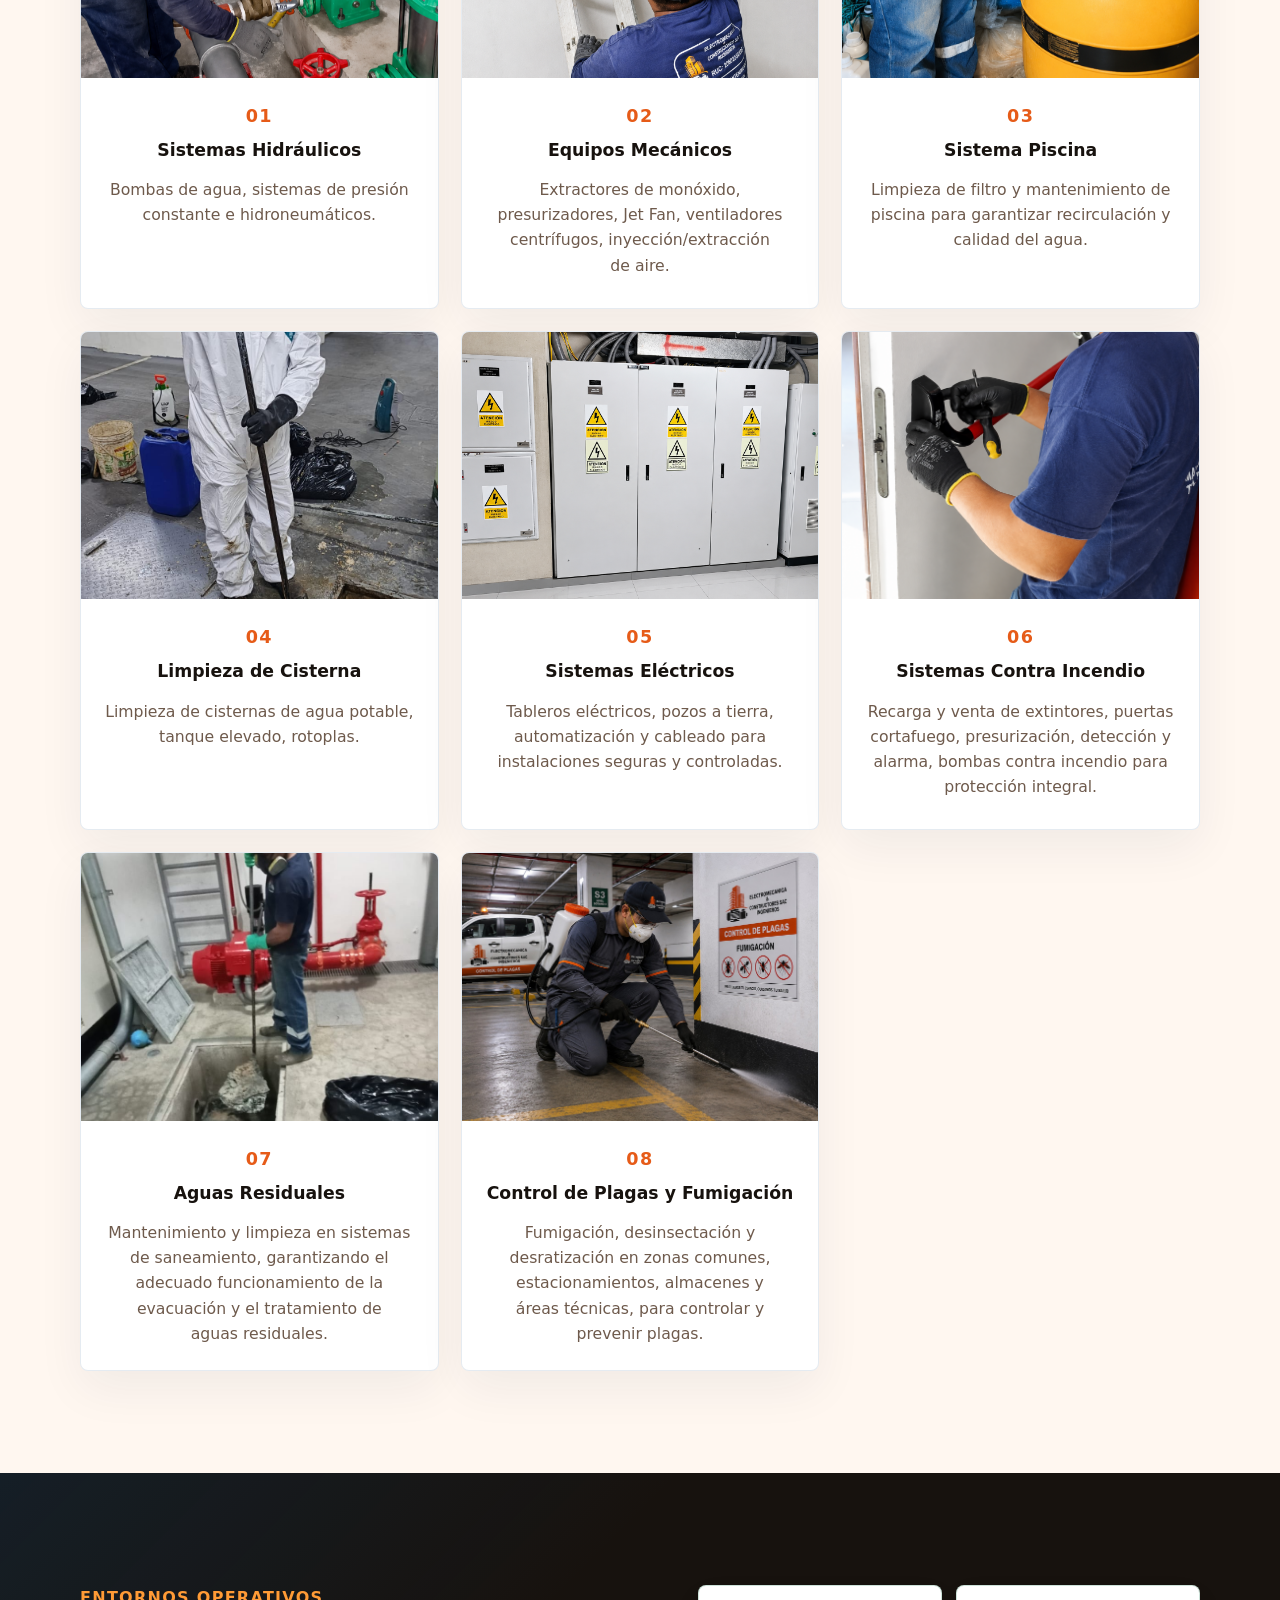
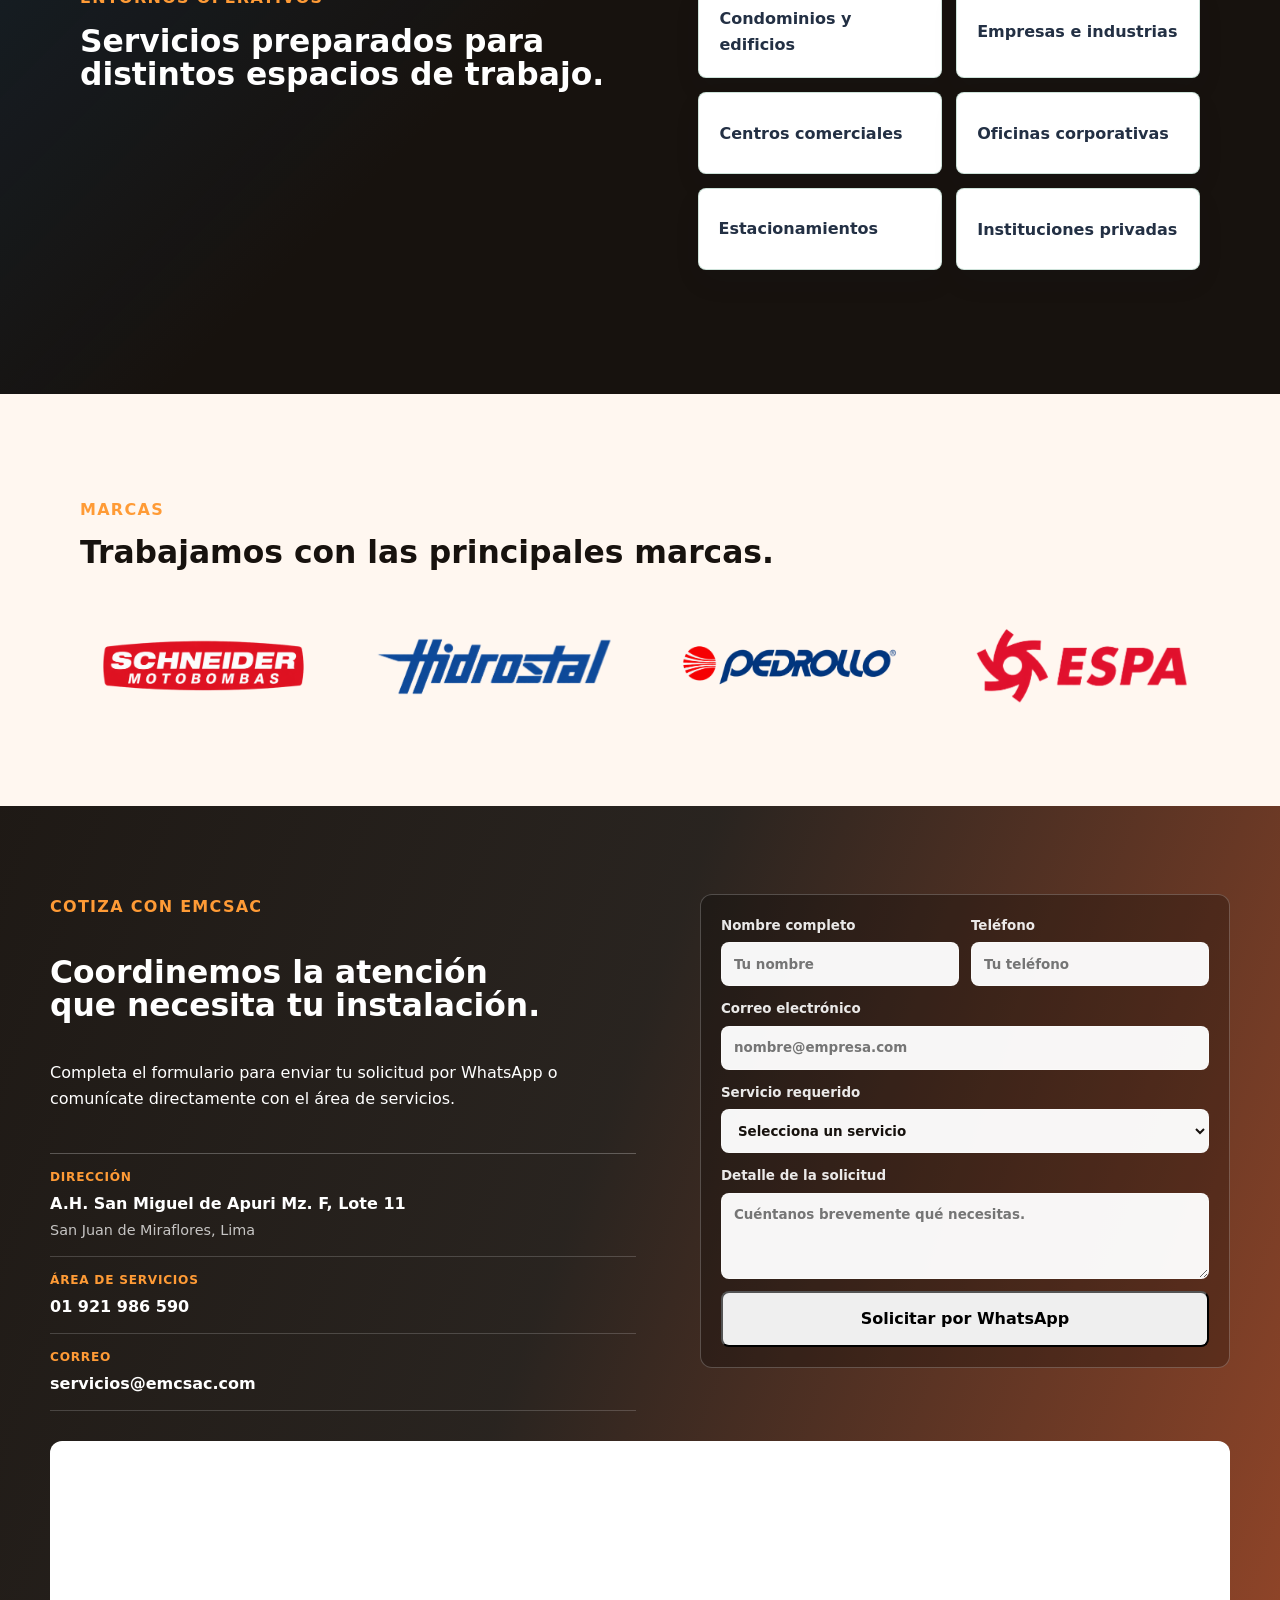
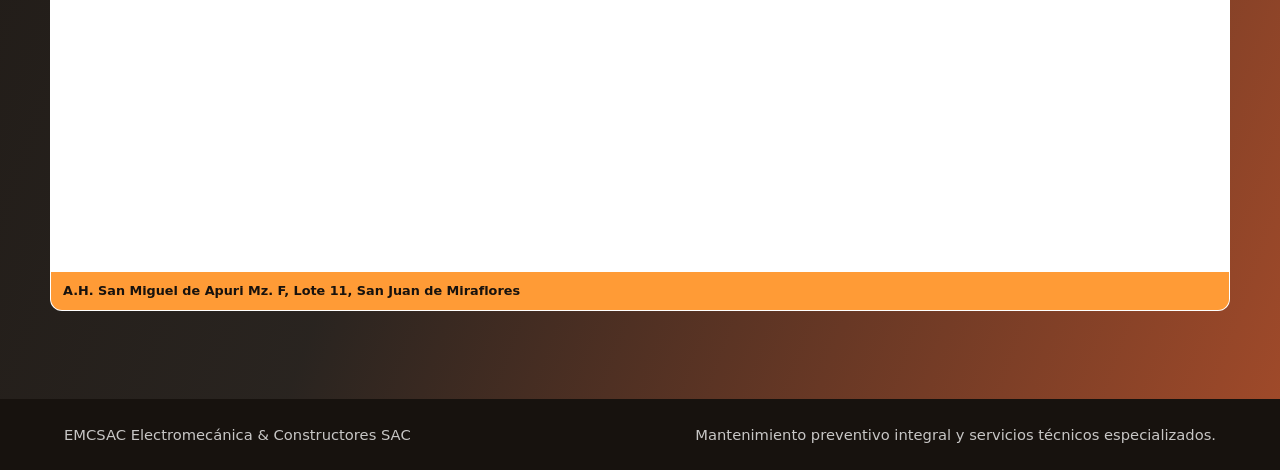
==== commit 7f00c95f: "Actualización 2511" ====
--- a/index.html
+++ b/index.html
@@ -64,8 +64,8 @@
         <p class="eyebrow">EMCSAC Servicios</p>
         <h1>Electromecánica & Constructores SAC</h1>
         <p class="hero-copy">
-          Mantenimiento preventivo integral para edificios, condominios, empresas e industrias que necesitan continuidad
-          operativa y respuesta técnica confiable.
+          Mantenimiento preventivo e integral de sistemas hidráulicos, eléctricos y de seguridad para edificios, condominios,
+          empresas e industrias. Continuidad operativa con respuesta técnica confiable.
         </p>
         <div class="hero-actions">
           <a class="button primary" href="#contacto">Solicitar cotización</a>
@@ -124,7 +124,7 @@
             <div class="service-body">
               <span>01</span>
               <h3>Sistemas Hidráulicos</h3>
-              <p>Bombas de agua, sistemas de presión constante, tanques elevados e hidroneumáticos.</p>
+              <p>Bombas de agua, sistemas de presión constante e hidroneumáticos.</p>
             </div>
           </a>
         </article>
@@ -189,8 +189,8 @@
             <div class="service-body">
               <span>06</span>
               <h3>Sistemas Contra Incendio</h3>
-              <p>Puertas cortafuego, presurización, detección y alarma, y bombas contra incendio para protección
-                integral.</p>
+              <p>Recarga y venta de extintores, puertas cortafuego, presurización, detección y alarma, 
+                bombas contra incendio para protección integral.</p>
             </div>
           </a>
         </article>
@@ -203,7 +203,7 @@
             <div class="service-body">
               <span>07</span>
               <h3>Aguas Residuales</h3>
-              <p>Mantenimiento y limpieza en sistemas de saneamiento, garantizando el adecuado funcionamiento de los sistemas de evacuación y tratamiento de aguas residuales.</p>
+              <p>Mantenimiento y limpieza en sistemas de saneamiento, garantizando el adecuado funcionamiento de la evacuación y el tratamiento de aguas residuales.</p>
             </div>
           </a>
         </article>
@@ -216,7 +216,7 @@
             <div class="service-body">
               <span>08</span>
               <h3>Control de Plagas y Fumigación</h3>
-              <p>Servicio de fumigación, desinsectación y desratización en zonas comunes, áreas técnicas, estacionamientos, almacenes y espacios operativos, con el fin de controlar y prevenir la presencia de plagas.</p>
+              <p>Fumigación, desinsectación y desratización en zonas comunes, estacionamientos, almacenes y áreas técnicas, para controlar y prevenir plagas.</p>
             </div>
           </a>
         </article>
@@ -299,7 +299,7 @@
                 <option>Sistemas hidráulicos</option>
                 <option>Equipos mecánicos</option>
                 <option>Sistema piscina</option>
-                <option>Limpieza de cisterna y sumideros</option>
+                <option>Limpieza de cisterna de agua potable</option>
                 <option>Sistemas eléctricos</option>
                 <option>Sistemas contra incendio</option>
                 <option>Aguas residuales</option>
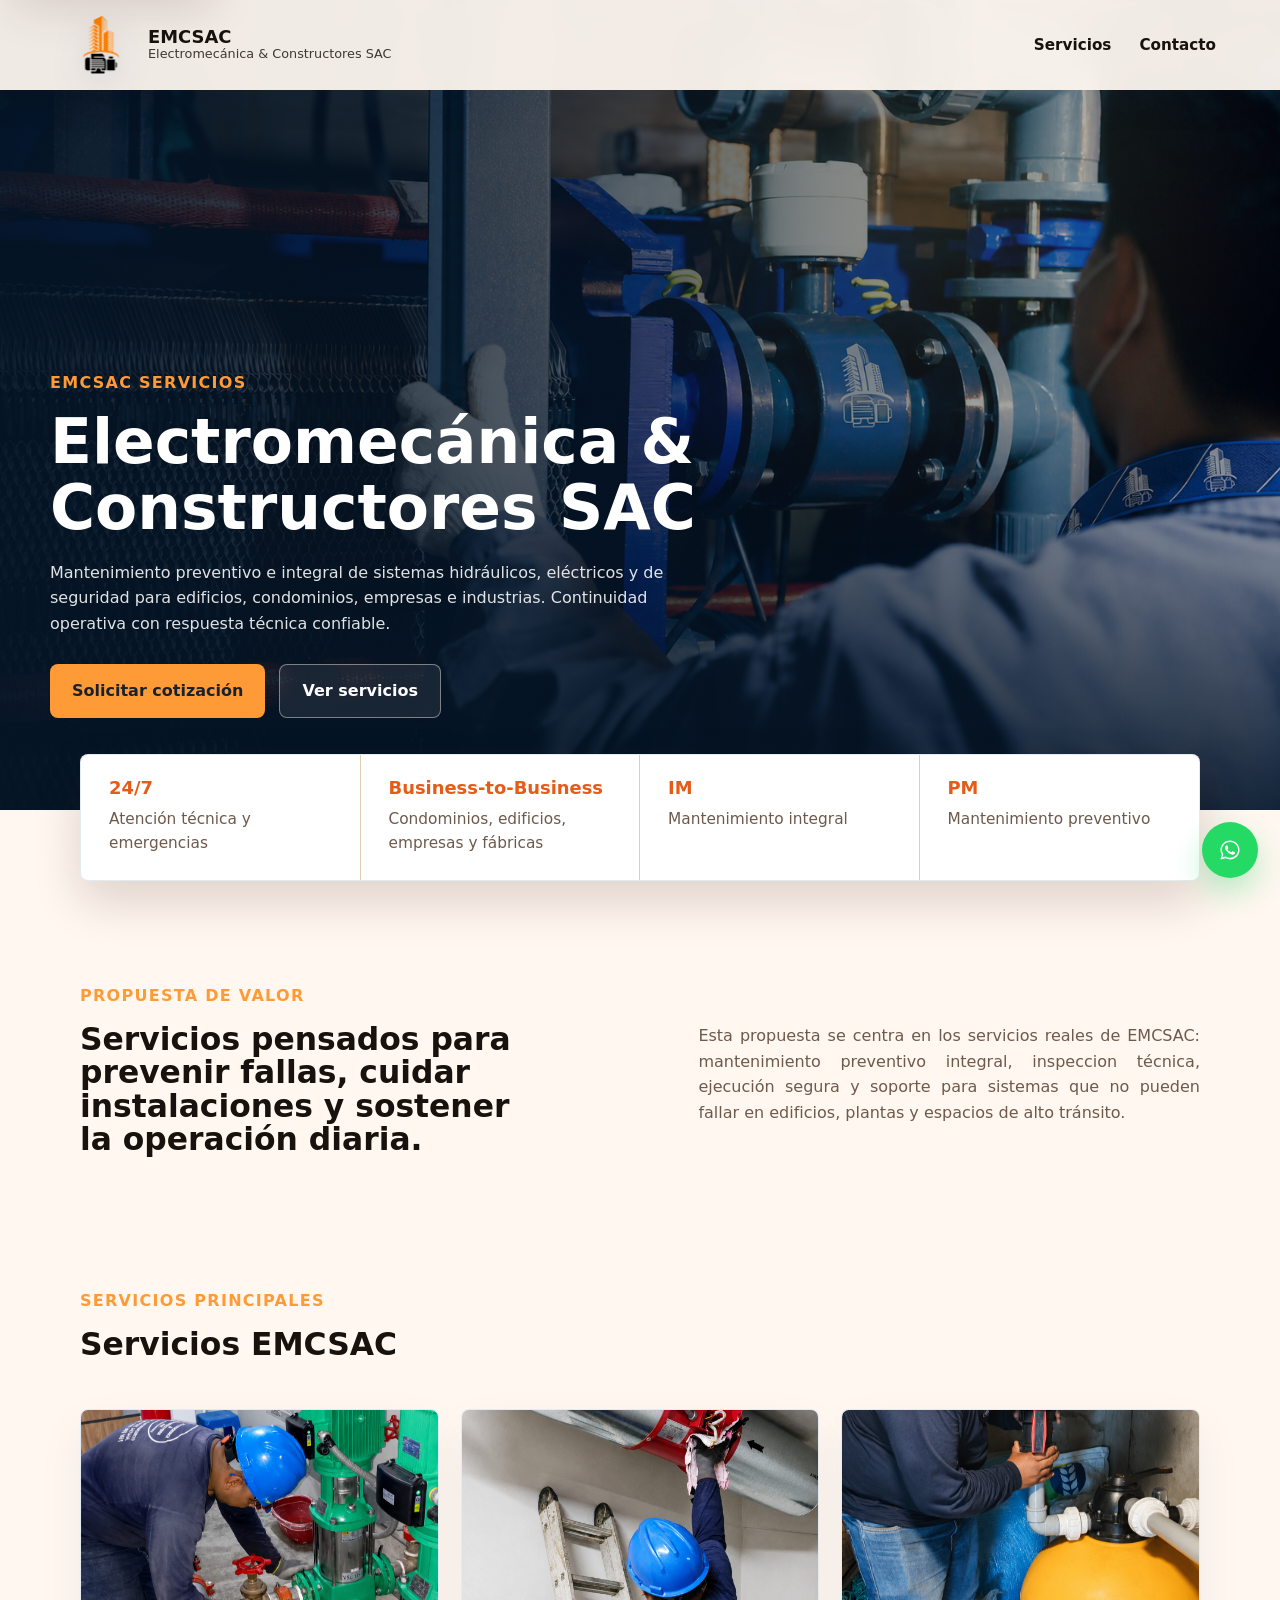
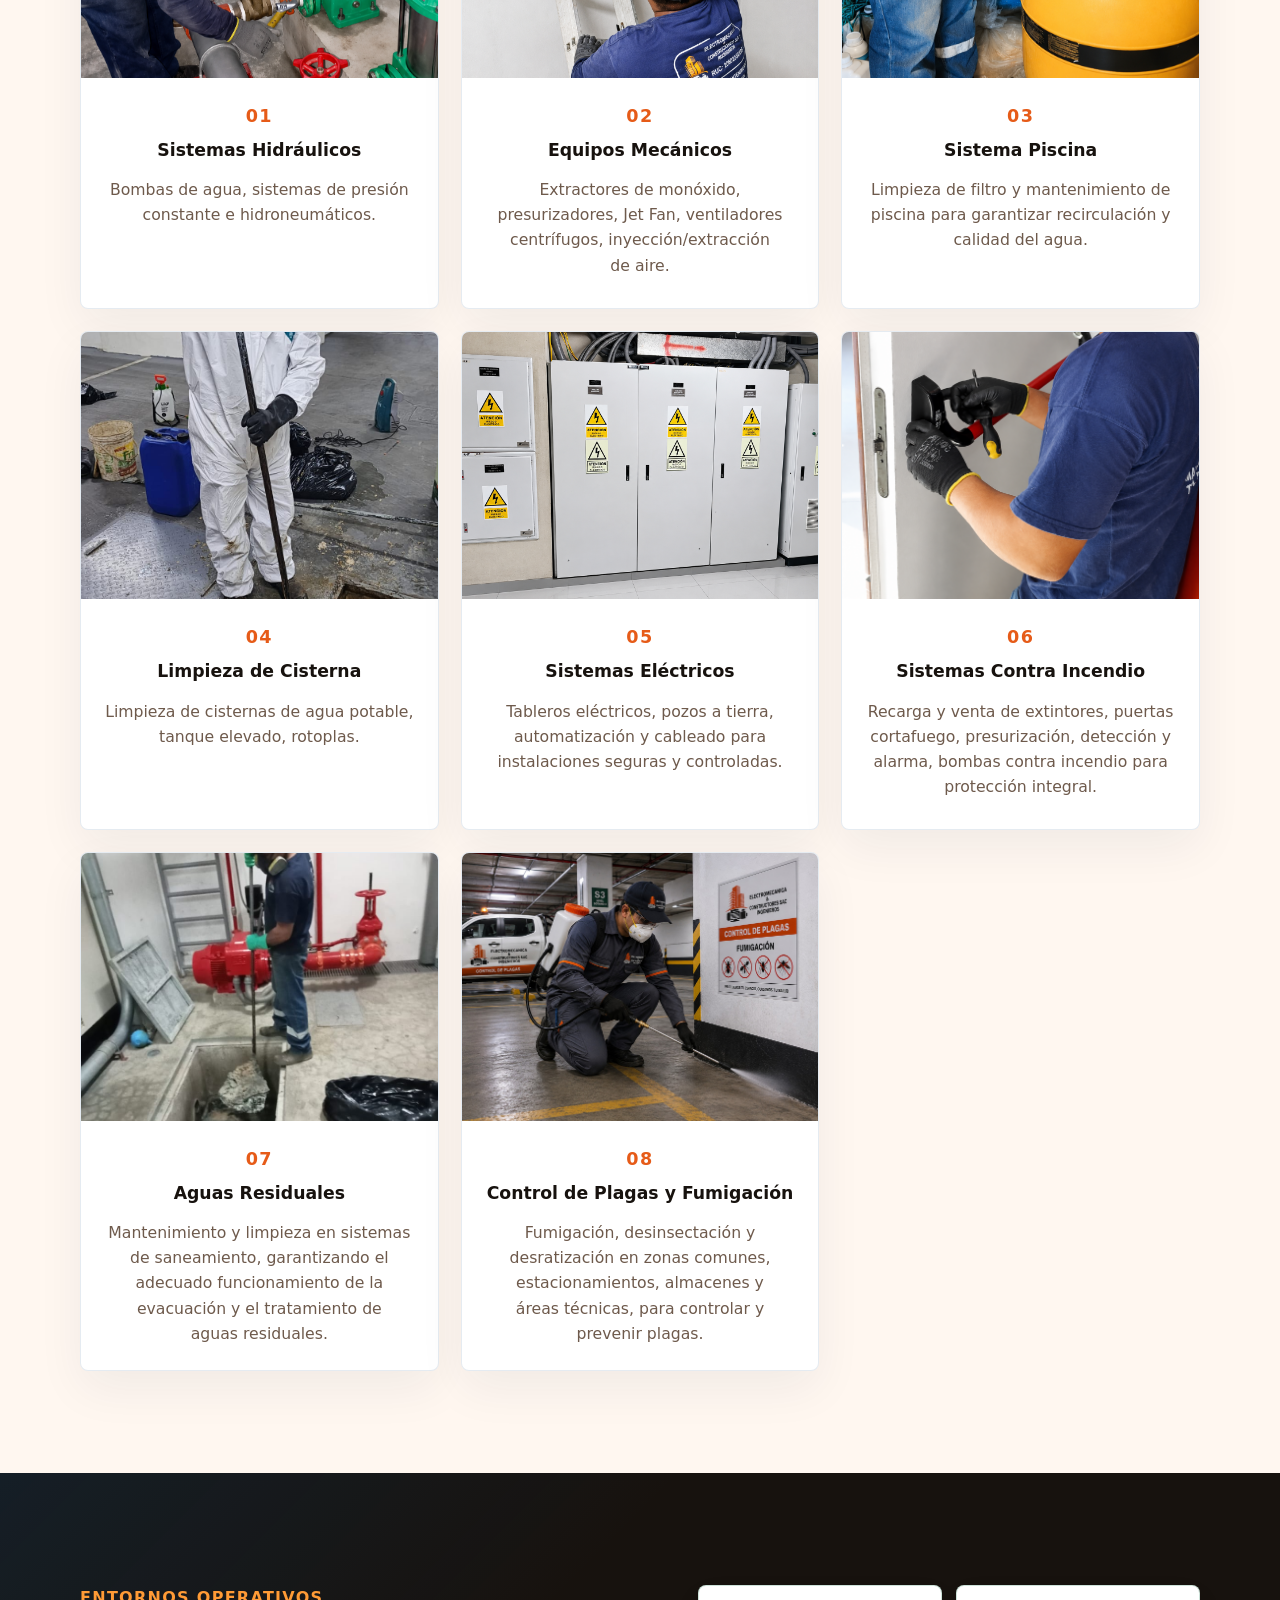
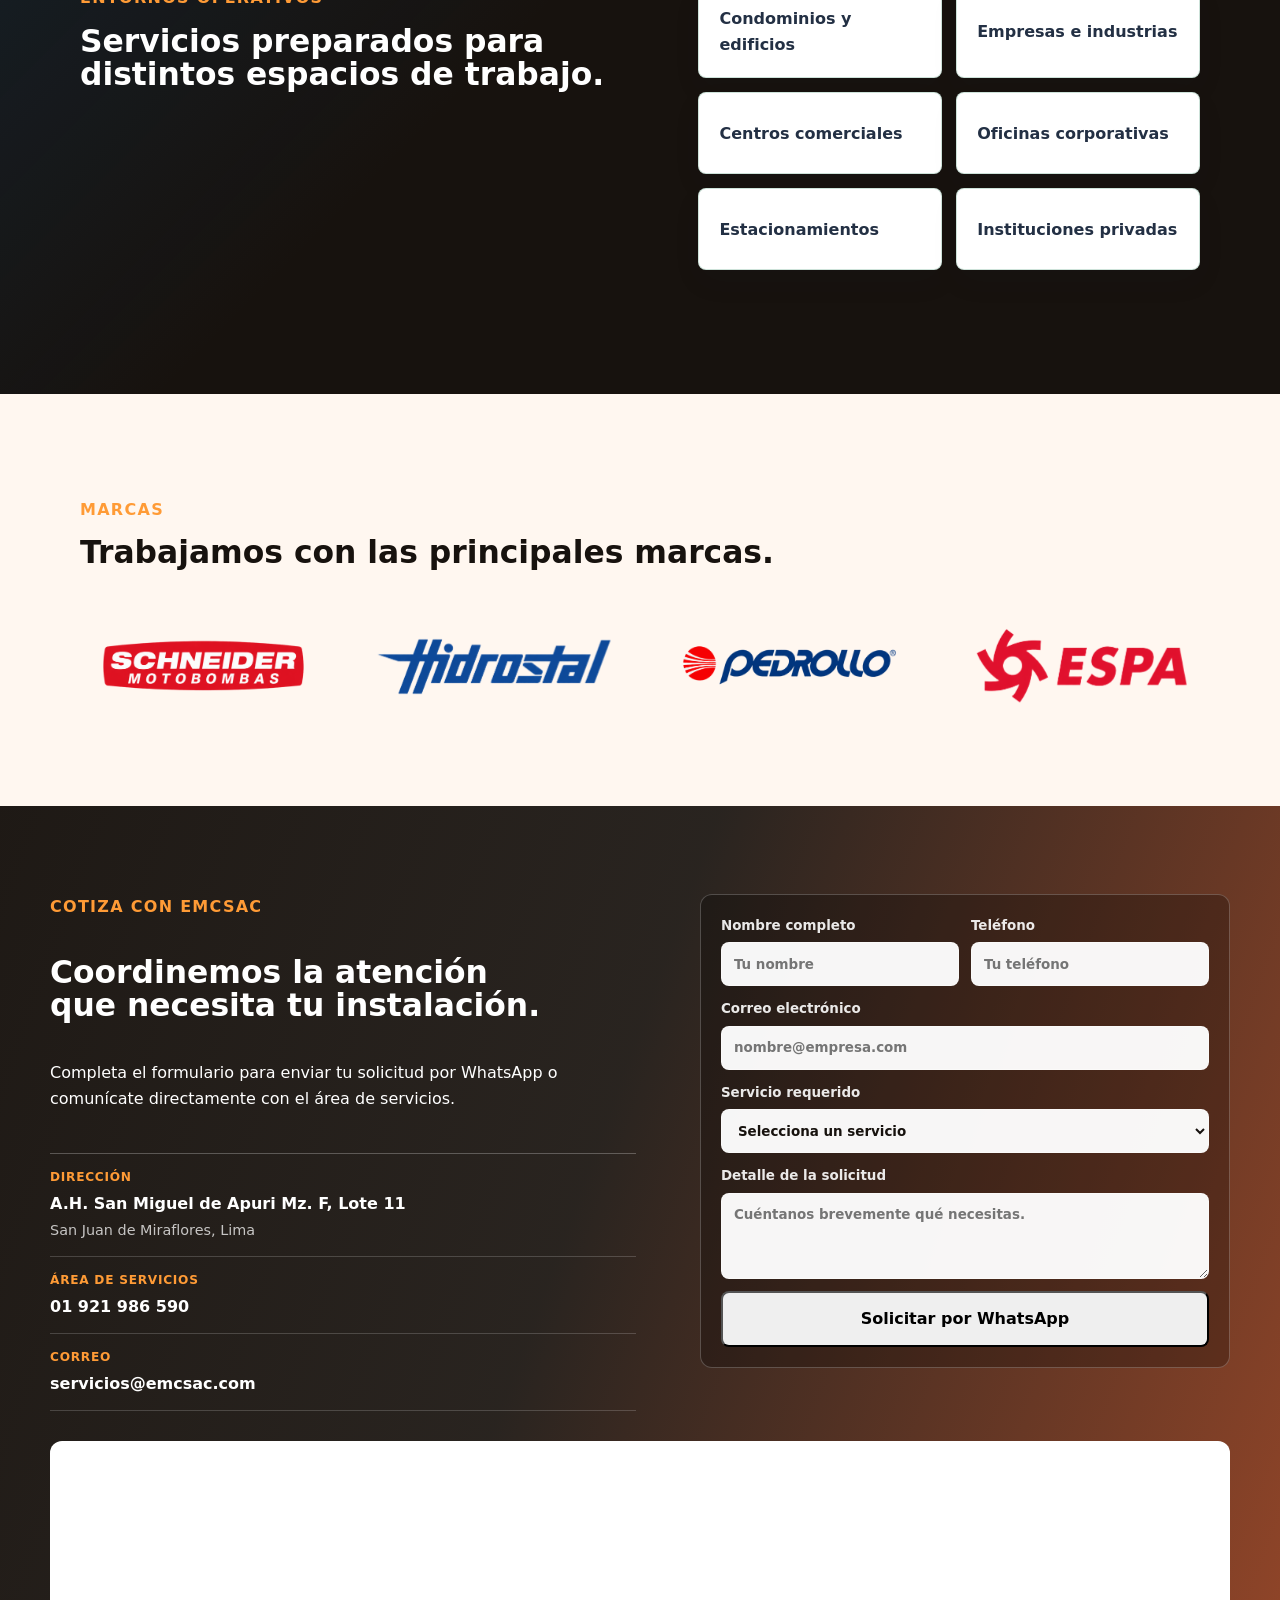
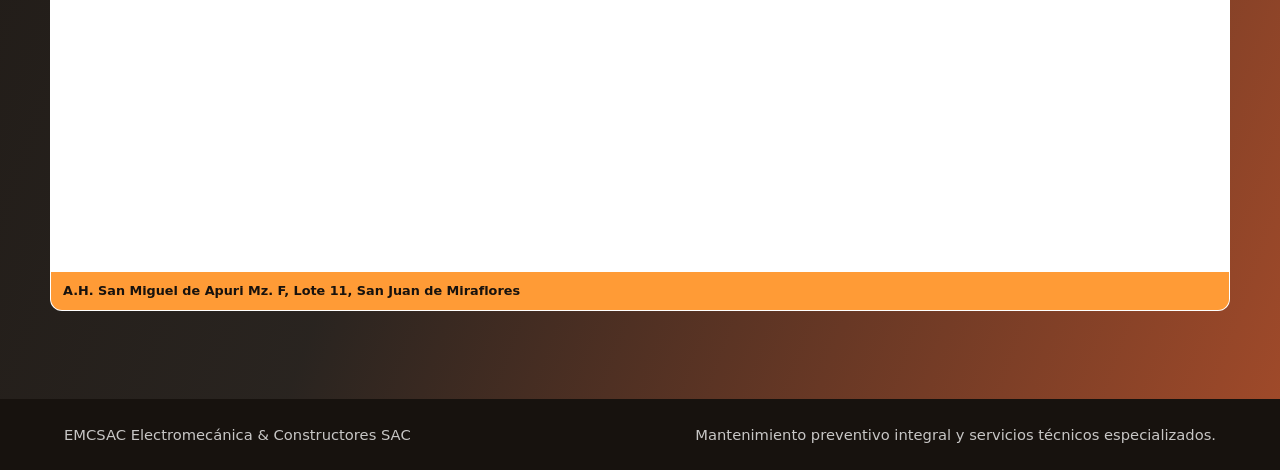
==== commit 62a91624: "Actualizacion Wapp 25/11" ====
--- a/index.html
+++ b/index.html
@@ -326,7 +326,7 @@
   </footer>
 
   <a class="whatsapp-float"
-    href="https://wa.me/51992779304?text=Hola%20EMCSAC%2C%20quisiera%20solicitar%20informacion%20sobre%20sus%20servicios."
+    href="https://wa.me/51921986590?text=Hola%20EMCSAC%2C%20quisiera%20solicitar%20informacion%20sobre%20sus%20servicios."
     target="_blank" rel="noreferrer" aria-label="Contactar por WhatsApp">
     <svg class="whatsapp-icon" aria-hidden="true" viewBox="0 0 32 32" focusable="false">
       <path
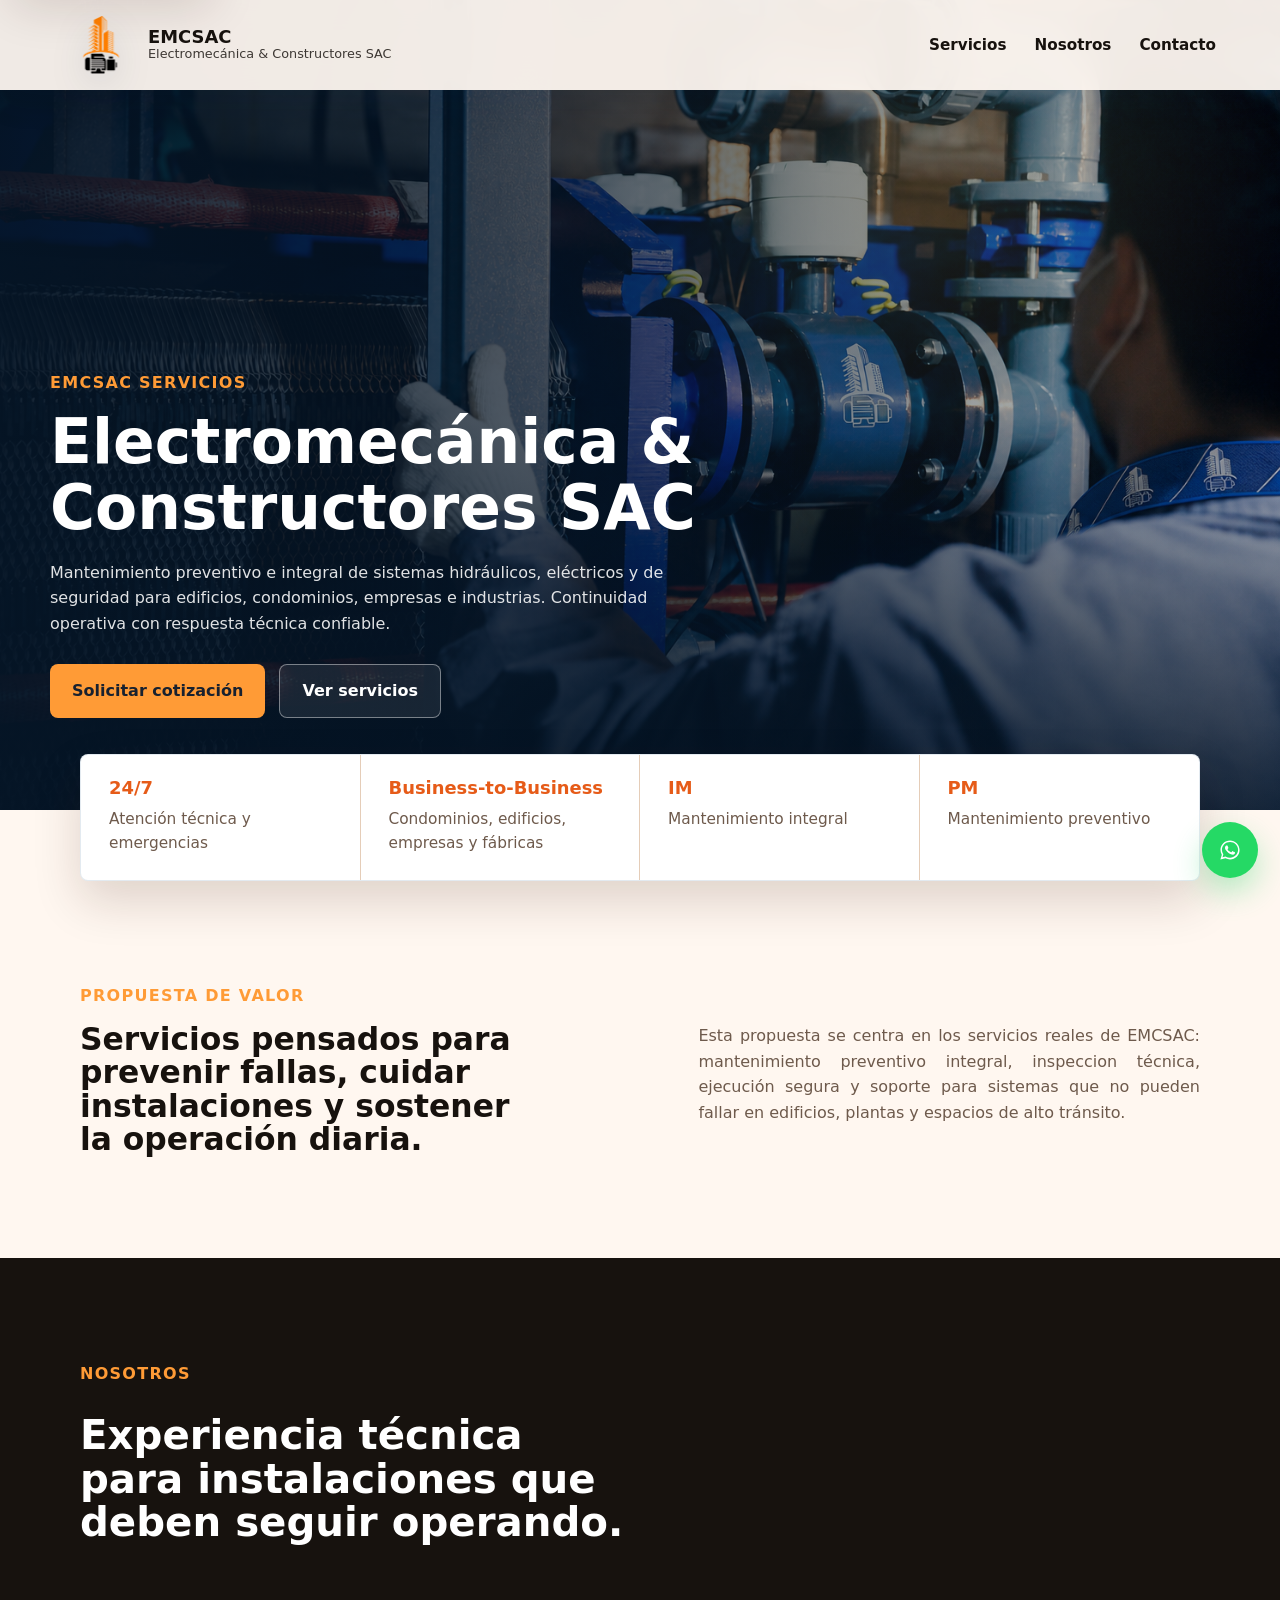
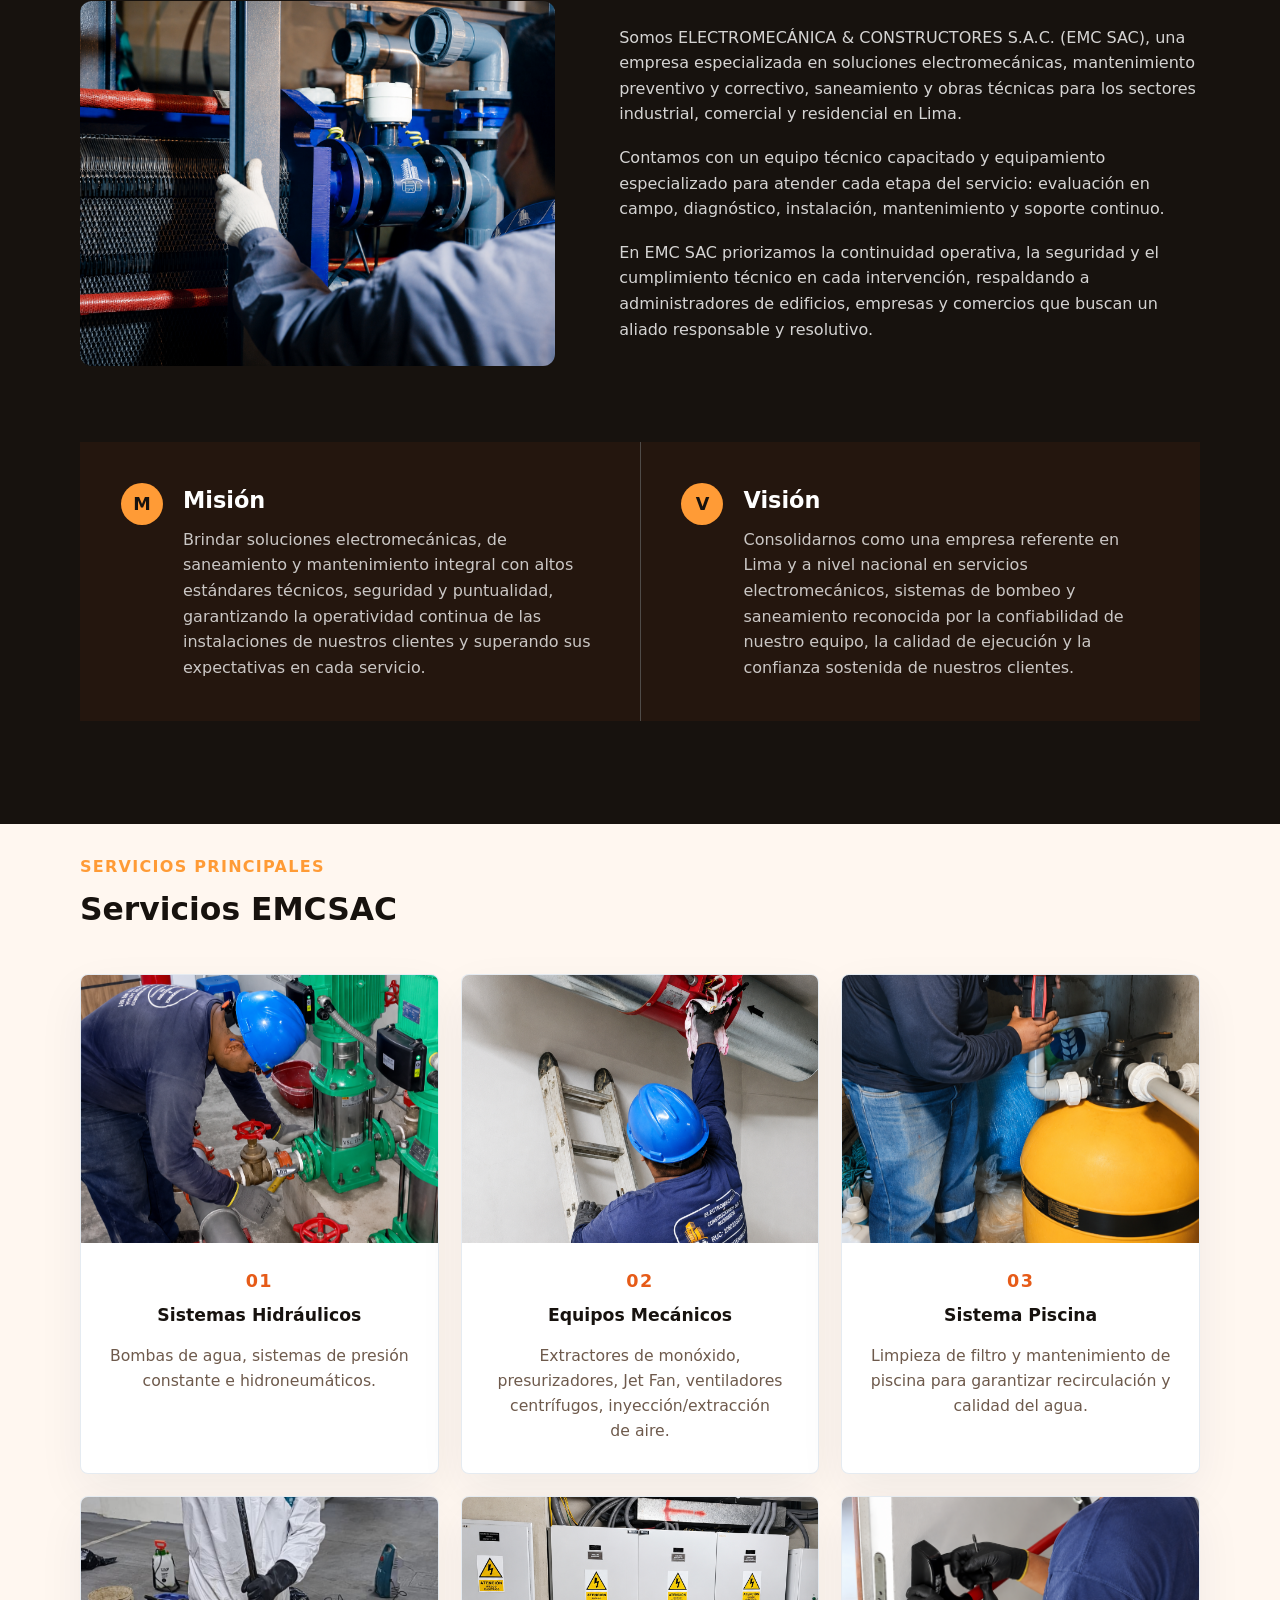
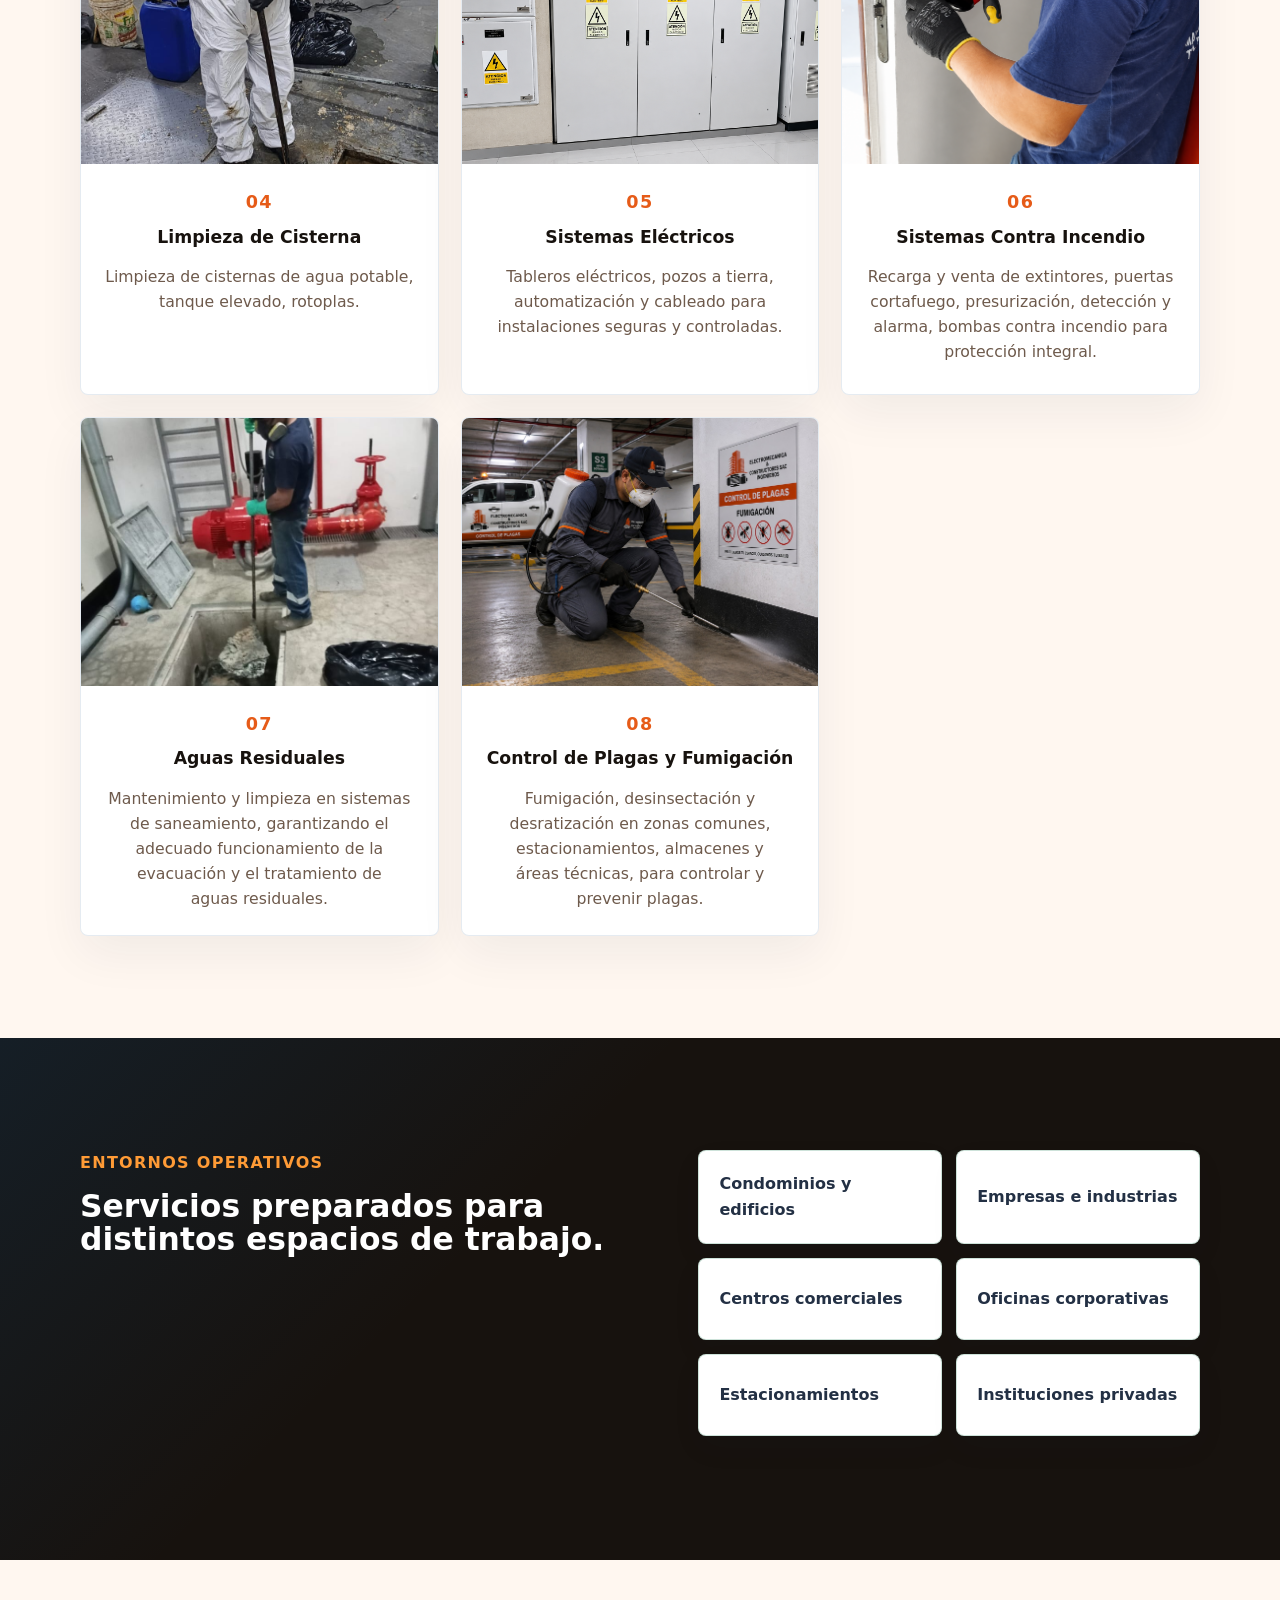
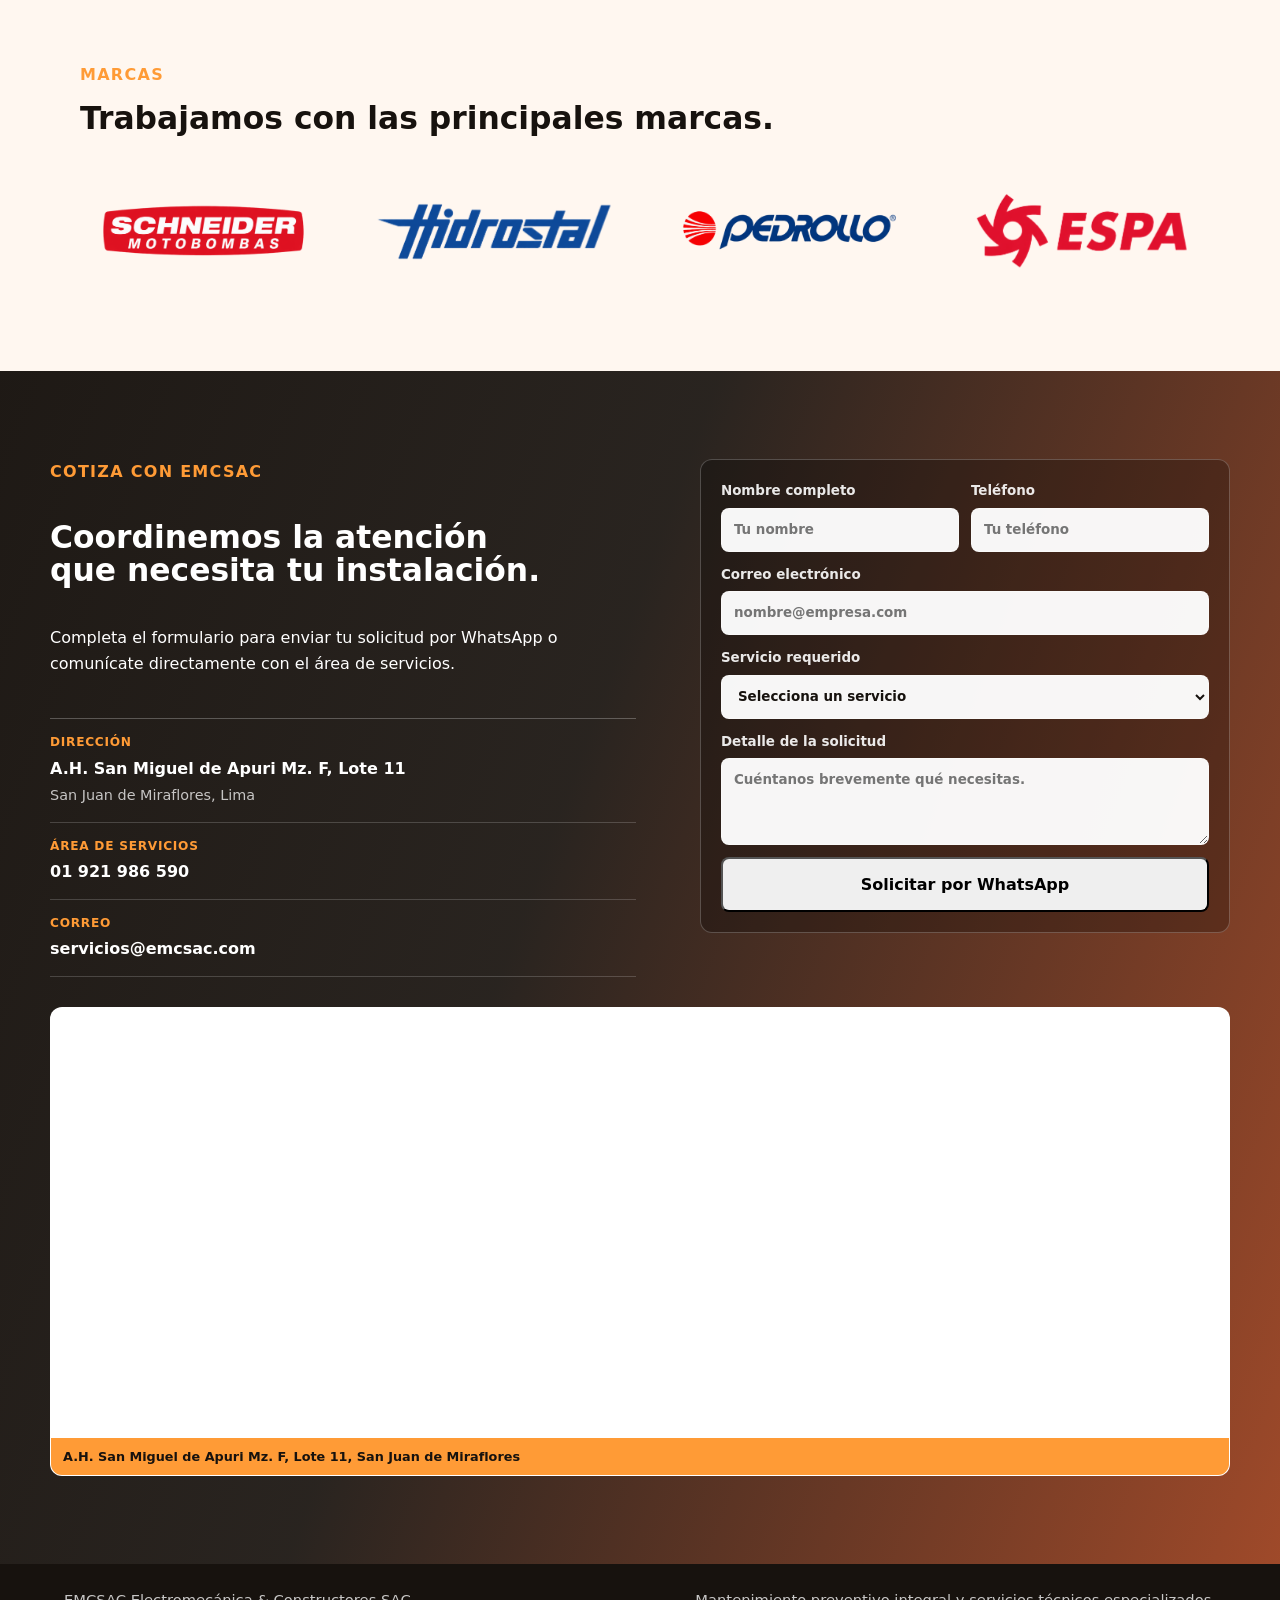
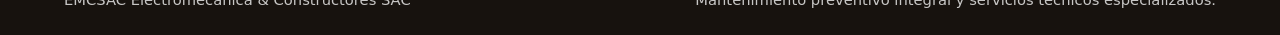
==== commit 6092f65b: "Actualizacion mision" ====
--- a/index.html
+++ b/index.html
@@ -15,7 +15,7 @@
   <meta name="twitter:image" content="assets/emc-logo.jpeg" />
   <link rel="preconnect" href="https://images.unsplash.com" />
   <link rel="icon" href="assets/emc-logo-transparent.png" />
-  <link rel="stylesheet" href="styles.css?v=services-grid-3" />
+  <link rel="stylesheet" href="styles.css?v=about-1" />
 </head>
 
 <body>
@@ -51,7 +51,7 @@
         </div>
       </div>
 
-
+      <a href="#nosotros">Nosotros</a>
       <a href="#contacto">Contacto</a>
     </nav>
   </header>
@@ -104,6 +104,41 @@
           integral, inspeccion técnica, ejecución segura y soporte para sistemas que no pueden
           fallar en edificios, plantas y espacios de alto tránsito.
         </p>
+      </div>
+    </section>
+
+    <section class="about-section" id="nosotros" aria-labelledby="nosotros-titulo">
+      <div class="about-wrap">
+        <div class="about-heading">
+          <div class="section-kicker">Nosotros</div>
+          <h2 id="nosotros-titulo">Experiencia técnica para instalaciones que deben seguir operando.</h2>
+        </div>
+        <div class="about-overview">
+          <div class="about-image">
+            <img src="assets/hero-industrial-pipes-emcsac.png" alt="Instalación industrial atendida por EMCSAC" />
+          </div>
+          <div class="about-copy">
+            <p>Somos ELECTROMECÁNICA &amp; CONSTRUCTORES S.A.C. (EMC SAC), una empresa especializada en soluciones electromecánicas, mantenimiento preventivo y correctivo, saneamiento y obras técnicas para los sectores industrial, comercial y residencial en Lima.</p>
+            <p>Contamos con un equipo técnico capacitado y equipamiento especializado para atender cada etapa del servicio: evaluación en campo, diagnóstico, instalación, mantenimiento y soporte continuo.</p>
+            <p>En EMC SAC priorizamos la continuidad operativa, la seguridad y el cumplimiento técnico en cada intervención, respaldando a administradores de edificios, empresas y comercios que buscan un aliado responsable y resolutivo.</p>
+          </div>
+        </div>
+        <div class="about-pillars">
+          <article class="about-pillar">
+            <span class="about-pillar-mark" aria-hidden="true">M</span>
+            <div>
+              <h3>Misión</h3>
+              <p>Brindar soluciones electromecánicas, de saneamiento y mantenimiento integral con altos estándares técnicos, seguridad y puntualidad, garantizando la operatividad continua de las instalaciones de nuestros clientes y superando sus expectativas en cada servicio.</p>
+            </div>
+          </article>
+          <article class="about-pillar">
+            <span class="about-pillar-mark" aria-hidden="true">V</span>
+            <div>
+              <h3>Visión</h3>
+              <p>Consolidarnos como una empresa referente en Lima y a nivel nacional en servicios electromecánicos, sistemas de bombeo y saneamiento reconocida por la confiabilidad de nuestro equipo, la calidad de ejecución y la confianza sostenida de nuestros clientes.</p>
+            </div>
+          </article>
+        </div>
       </div>
     </section>
 
--- a/styles.css
+++ b/styles.css
@@ -487,6 +487,101 @@
 
 .services {
   padding-top: 30px;
+}
+
+.about-section {
+  padding: clamp(72px, 8vw, 108px) 0;
+  background: var(--plant);
+  color: #fff;
+}
+
+.about-wrap {
+  width: min(1120px, calc(100% - 48px));
+  margin: 0 auto;
+}
+
+.about-heading {
+  display: grid;
+  gap: 14px;
+  max-width: 790px;
+  margin-bottom: clamp(34px, 5vw, 56px);
+}
+
+.about-heading h2 {
+  margin: 0;
+  font-size: clamp(1.75rem, 3.15vw, 3.2rem);
+  line-height: 1.08;
+  text-wrap: balance;
+}
+
+.about-overview {
+  display: grid;
+  grid-template-columns: minmax(0, 0.9fr) minmax(0, 1.1fr);
+  gap: clamp(28px, 5vw, 74px);
+  align-items: center;
+}
+
+.about-image {
+  min-height: 365px;
+  overflow: hidden;
+  border-radius: 12px;
+}
+
+.about-image img {
+  width: 100%;
+  height: 100%;
+  min-height: 365px;
+  object-fit: cover;
+}
+
+.about-copy {
+  display: grid;
+  gap: 18px;
+}
+
+.about-copy p {
+  margin: 0;
+  color: rgba(255, 255, 255, 0.82);
+  font-size: clamp(1rem, 1.2vw, 1.1rem);
+}
+
+.about-pillars {
+  display: grid;
+  grid-template-columns: repeat(2, minmax(0, 1fr));
+  gap: 1px;
+  margin-top: clamp(42px, 6vw, 76px);
+  background: rgba(255, 255, 255, 0.24);
+}
+
+.about-pillar {
+  display: grid;
+  grid-template-columns: auto minmax(0, 1fr);
+  gap: 20px;
+  padding: clamp(24px, 3.2vw, 42px);
+  background: #24160e;
+}
+
+.about-pillar-mark {
+  display: grid;
+  place-items: center;
+  width: 42px;
+  height: 42px;
+  border-radius: 50%;
+  background: var(--accent);
+  color: var(--plant);
+  font-size: 1.1rem;
+  font-weight: 900;
+}
+
+.about-pillar h3 {
+  margin: 0 0 8px;
+  color: #fff;
+  font-size: clamp(1.3rem, 1.75vw, 1.65rem);
+}
+
+.about-pillar p {
+  margin: 0;
+  color: rgba(255, 255, 255, 0.76);
 }
 
 .service-grid {
@@ -1488,6 +1583,15 @@
     grid-template-columns: 1fr;
   }
 
+  .about-overview {
+    grid-template-columns: 1fr;
+  }
+
+  .about-image,
+  .about-image img {
+    min-height: 300px;
+  }
+
   .contact-panel {
     justify-self: stretch;
     width: 100%;
@@ -1644,6 +1748,10 @@
     grid-template-columns: 1fr;
   }
 
+  .about-pillars {
+    grid-template-columns: 1fr;
+  }
+
   .brand-carousel {
     --brand-gap: 28px;
   }
